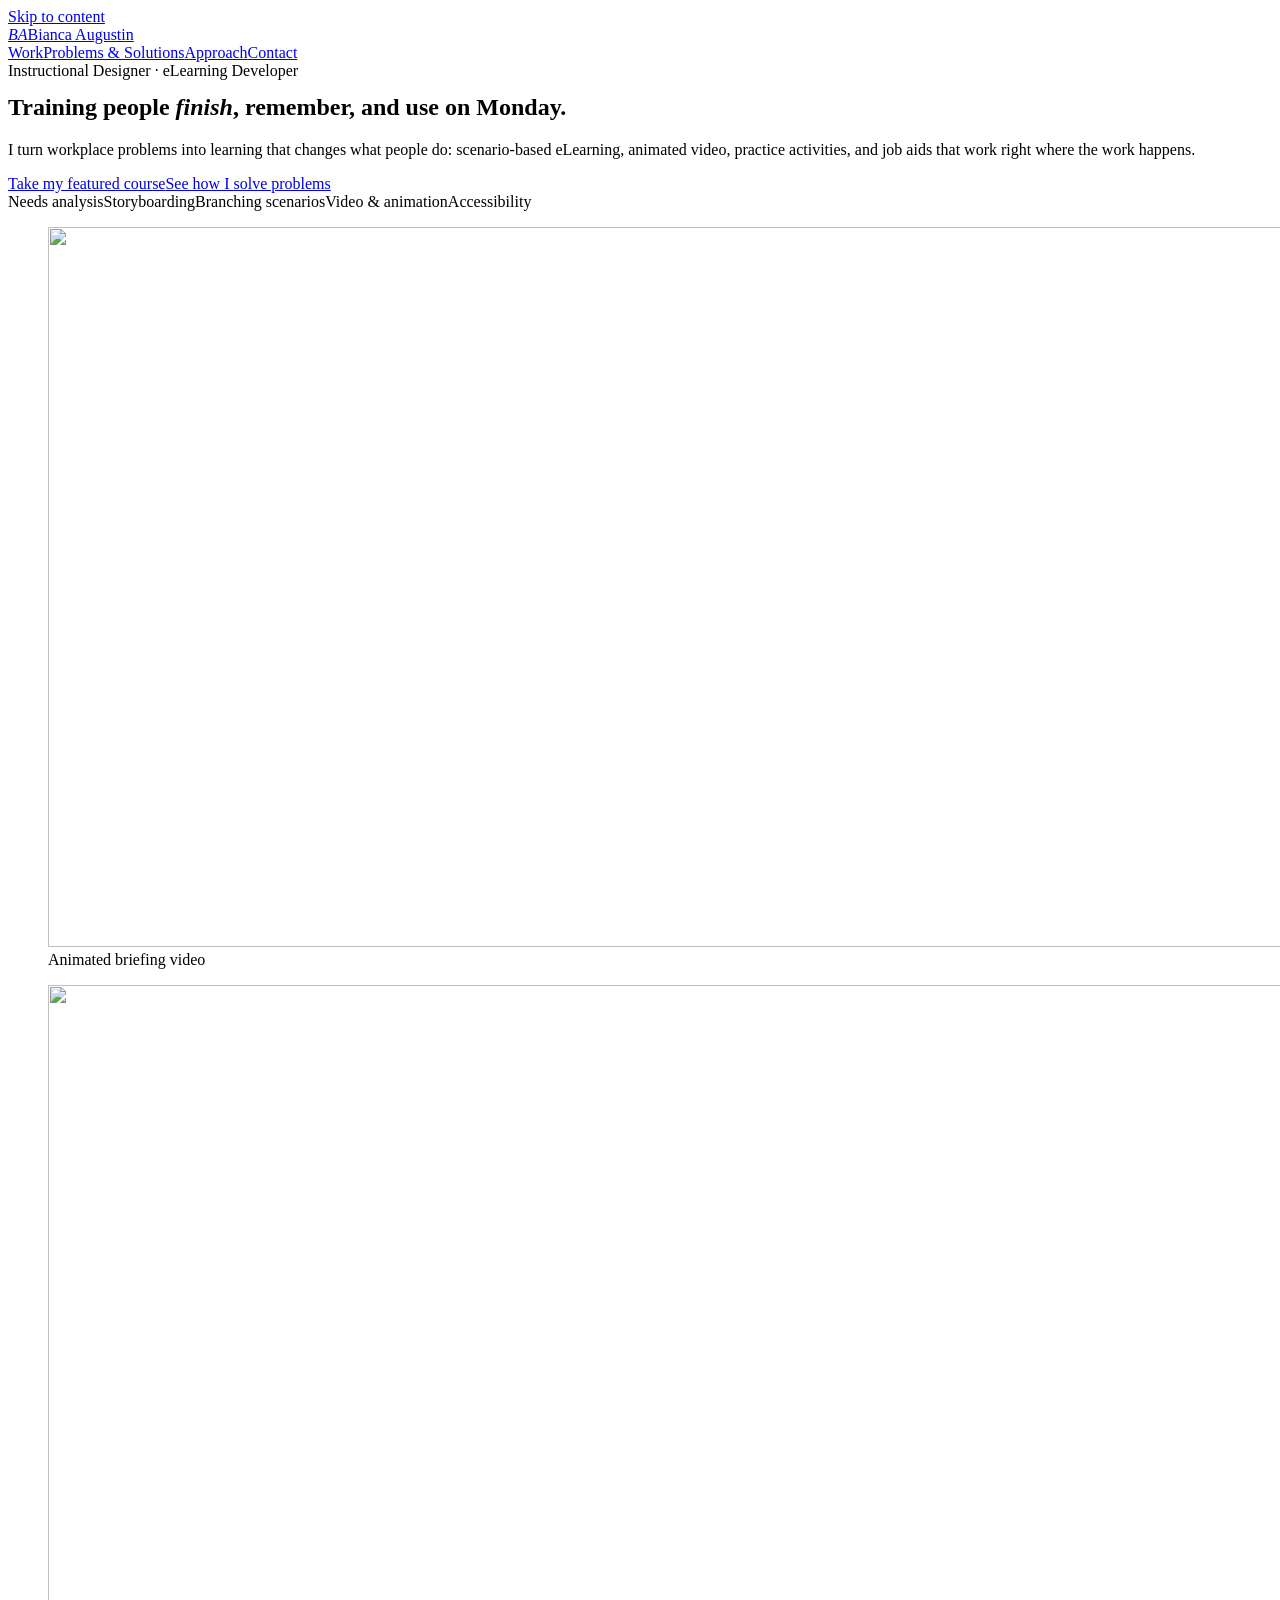
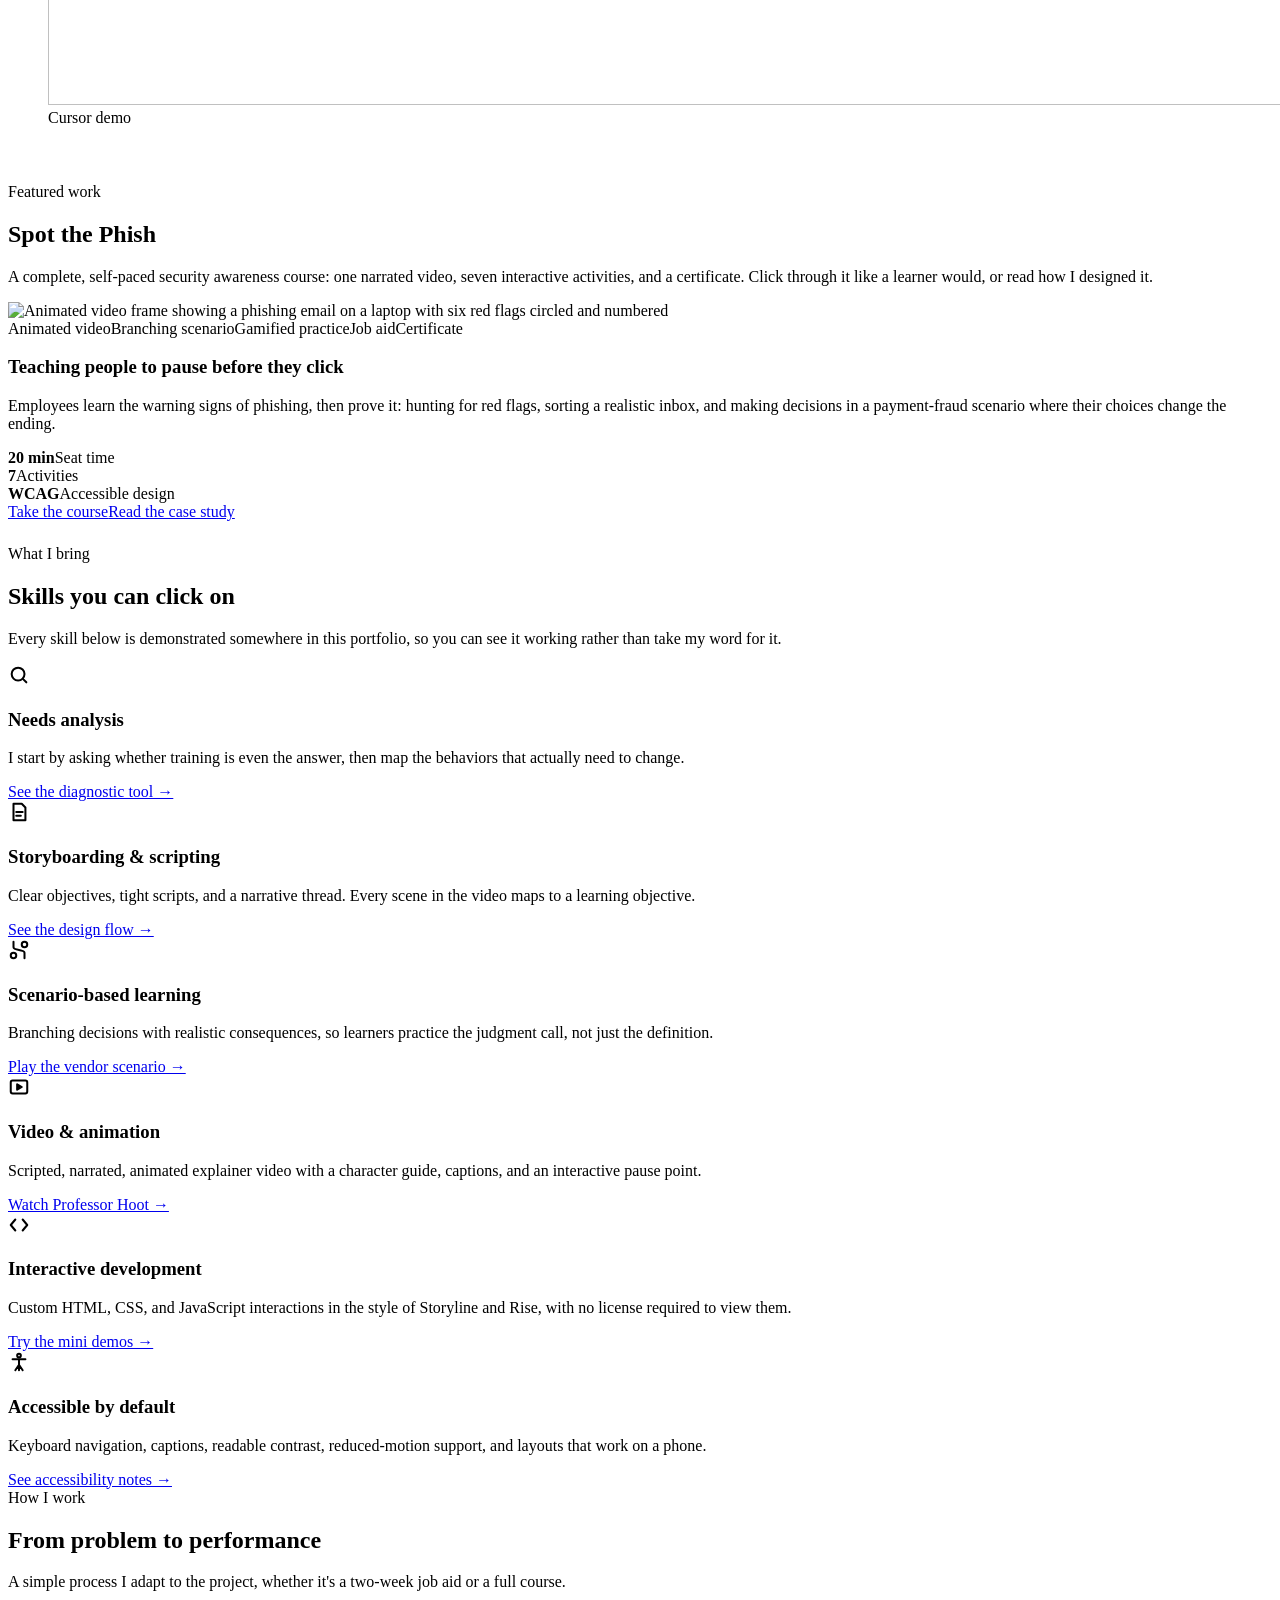
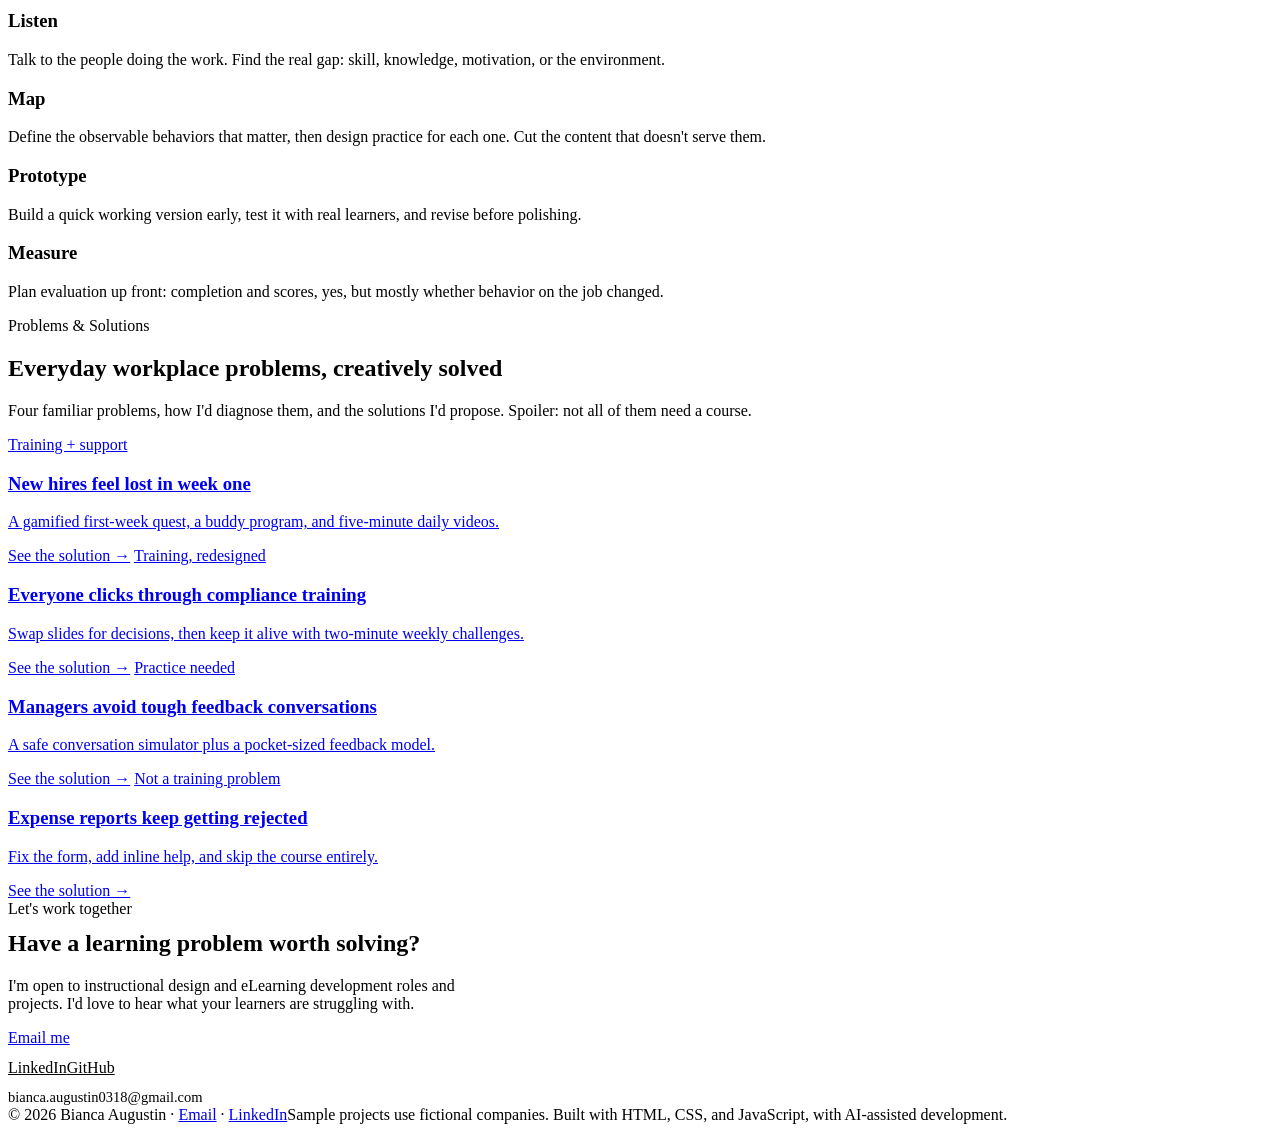
==== index.html @ 1ce639c1 "Add portfolio home page" ====
<!doctype html>
<html lang="en">
<head>
<meta charset="utf-8">
<meta name="viewport" content="width=device-width,initial-scale=1,viewport-fit=cover">
<title>Bianca Augustin · Instructional Designer</title>
<meta name="description" content="Instructional design portfolio of Bianca Augustin: scenario-based eLearning, animated video, job aids, and practical solutions to everyday workplace problems.">
<meta property="og:title" content="Bianca Augustin · Instructional Designer">
<meta property="og:description" content="Scenario-based eLearning, animated video, and practical solutions to everyday workplace problems.">
<meta property="og:image" content="https://bianca-augustin.github.io/assets/phish-title.jpg">
<link rel="preconnect" href="https://fonts.googleapis.com">
<link rel="stylesheet" href="https://fonts.googleapis.com/css2?family=Bitter:wght@500;600;700&family=Figtree:wght@400;500;600;700&family=IBM+Plex+Mono:wght@500&display=swap">
<link rel="stylesheet" href="assets/style.css">
</head>
<body>
<a class="skip" href="#main">Skip to content</a>
<header class="site-head"><div class="wrap">
  <a class="logo" href="./"><i>BA</i>Bianca Augustin</a>
  <nav class="nav" aria-label="Main">
    <a href="#work">Work</a><a href="solutions/">Problems &amp; Solutions</a><a href="#approach">Approach</a><a href="#contact">Contact</a>
  </nav>
</div></header>

<main id="main">
<section class="hero"><div class="wrap">
  <div>
    <span class="eyebrow">Instructional Designer · eLearning Developer</span>
    <h1 style="margin-top:14px">Training people <em>finish</em>, remember, and use on Monday.</h1>
    <p class="lede">I turn workplace problems into learning that changes what people do: scenario-based eLearning, animated video, practice activities, and job aids that work right where the work happens.</p>
    <div class="btns"><a class="btn" href="lessons/spot-the-phish/">Take my featured course</a><a class="btn ghost" href="solutions/">See how I solve problems</a></div>
    <div class="hero-meta"><span class="pill">Needs analysis</span><span class="pill">Storyboarding</span><span class="pill">Branching scenarios</span><span class="pill">Video &amp; animation</span><span class="pill">Accessibility</span></div>
  </div>
  <div class="stack" aria-hidden="true">
    <figure class="s1"><img src="assets/phish-title.jpg" alt="" width="1280" height="720"><figcaption>Animated briefing video</figcaption></figure>
    <figure class="s2"><img src="assets/phish-hover.jpg" alt="" width="1280" height="720"><figcaption>Cursor demo</figcaption></figure>
  </div>
</div></section>

<section class="section" id="work" style="padding-top:40px"><div class="wrap">
  <div class="section-head"><span class="eyebrow">Featured work</span><h2>Spot the Phish</h2><p>A complete, self-paced security awareness course: one narrated video, seven interactive activities, and a certificate. Click through it like a learner would, or read how I designed it.</p></div>
  <article class="feature">
    <div class="media"><img src="assets/phish-overview.jpg" alt="Animated video frame showing a phishing email on a laptop with six red flags circled and numbered" width="1280" height="720"></div>
    <div class="body">
      <div class="tags"><span class="tag">Animated video</span><span class="tag">Branching scenario</span><span class="tag">Gamified practice</span><span class="tag">Job aid</span><span class="tag">Certificate</span></div>
      <h3>Teaching people to pause before they click</h3>
      <p class="muted">Employees learn the warning signs of phishing, then prove it: hunting for red flags, sorting a realistic inbox, and making decisions in a payment-fraud scenario where their choices change the ending.</p>
      <div class="facts"><div><b>20 min</b><span>Seat time</span></div><div><b>7</b><span>Activities</span></div><div><b>WCAG</b><span>Accessible design</span></div></div>
      <div class="btns"><a class="btn" href="lessons/spot-the-phish/">Take the course</a><a class="btn ghost" href="work/spot-the-phish.html">Read the case study</a></div>
    </div>
  </article>
</div></section>

<section class="section" style="padding-top:24px"><div class="wrap">
  <div class="section-head"><span class="eyebrow">What I bring</span><h2>Skills you can click on</h2><p>Every skill below is demonstrated somewhere in this portfolio, so you can see it working rather than take my word for it.</p></div>
  <div class="grid3">
    <div class="skill"><span class="ic"><svg width="22" height="22" viewBox="0 0 24 24" fill="none" stroke="currentColor" stroke-width="2.2" stroke-linecap="round"><circle cx="11" cy="11" r="7"/><path d="m20 20-3.5-3.5"/></svg></span><h3>Needs analysis</h3><p>I start by asking whether training is even the answer, then map the behaviors that actually need to change.</p><a class="where" href="solutions/#diagnose">See the diagnostic tool →</a></div>
    <div class="skill"><span class="ic"><svg width="22" height="22" viewBox="0 0 24 24" fill="none" stroke="currentColor" stroke-width="2.2" stroke-linecap="round" stroke-linejoin="round"><path d="M6 3h9l4 4v14H6z"/><path d="M9 12h7M9 16h5"/></svg></span><h3>Storyboarding &amp; scripting</h3><p>Clear objectives, tight scripts, and a narrative thread. Every scene in the video maps to a learning objective.</p><a class="where" href="work/spot-the-phish.html#design">See the design flow →</a></div>
    <div class="skill"><span class="ic"><svg width="22" height="22" viewBox="0 0 24 24" fill="none" stroke="currentColor" stroke-width="2.2" stroke-linecap="round" stroke-linejoin="round"><path d="M6 3v6M18 15v6M6 15a3 3 0 1 0 0 6 3 3 0 0 0 0-6zM18 3a3 3 0 1 0 0 6 3 3 0 0 0 0-6zM6 9c0 4 12 2 12 6"/></svg></span><h3>Scenario-based learning</h3><p>Branching decisions with realistic consequences, so learners practice the judgment call, not just the definition.</p><a class="where" href="lessons/spot-the-phish/">Play the vendor scenario →</a></div>
    <div class="skill"><span class="ic"><svg width="22" height="22" viewBox="0 0 24 24" fill="none" stroke="currentColor" stroke-width="2.2" stroke-linejoin="round"><rect x="3" y="5" width="18" height="14" rx="2"/><path d="m10 9 5 3-5 3z" fill="currentColor"/></svg></span><h3>Video &amp; animation</h3><p>Scripted, narrated, animated explainer video with a character guide, captions, and an interactive pause point.</p><a class="where" href="lessons/spot-the-phish/">Watch Professor Hoot →</a></div>
    <div class="skill"><span class="ic"><svg width="22" height="22" viewBox="0 0 24 24" fill="none" stroke="currentColor" stroke-width="2.2" stroke-linecap="round" stroke-linejoin="round"><path d="m8 6-5 6 5 6M16 6l5 6-5 6"/></svg></span><h3>Interactive development</h3><p>Custom HTML, CSS, and JavaScript interactions in the style of Storyline and Rise, with no license required to view them.</p><a class="where" href="solutions/">Try the mini demos →</a></div>
    <div class="skill"><span class="ic"><svg width="22" height="22" viewBox="0 0 24 24" fill="none" stroke="currentColor" stroke-width="2.2" stroke-linecap="round"><circle cx="12" cy="5" r="2"/><path d="M5 9h14M12 9v12M8 21l4-6 4 6"/></svg></span><h3>Accessible by default</h3><p>Keyboard navigation, captions, readable contrast, reduced-motion support, and layouts that work on a phone.</p><a class="where" href="work/spot-the-phish.html#access">See accessibility notes →</a></div>
  </div>
</div></section>

<section class="section band" id="approach"><div class="wrap">
  <div class="section-head"><span class="eyebrow">How I work</span><h2>From problem to performance</h2><p>A simple process I adapt to the project, whether it's a two-week job aid or a full course.</p></div>
  <div class="steps">
    <div class="step"><h3>Listen</h3><p>Talk to the people doing the work. Find the real gap: skill, knowledge, motivation, or the environment.</p></div>
    <div class="step"><h3>Map</h3><p>Define the observable behaviors that matter, then design practice for each one. Cut the content that doesn't serve them.</p></div>
    <div class="step"><h3>Prototype</h3><p>Build a quick working version early, test it with real learners, and revise before polishing.</p></div>
    <div class="step"><h3>Measure</h3><p>Plan evaluation up front: completion and scores, yes, but mostly whether behavior on the job changed.</p></div>
  </div>
</div></section>

<section class="section"><div class="wrap">
  <div class="section-head"><span class="eyebrow">Problems &amp; Solutions</span><h2>Everyday workplace problems, creatively solved</h2><p>Four familiar problems, how I'd diagnose them, and the solutions I'd propose. Spoiler: not all of them need a course.</p></div>
  <div class="grid2">
    <a class="pcard" href="solutions/#onboarding"><span class="verdict v-mix">Training + support</span><h3>New hires feel lost in week one</h3><p>A gamified first-week quest, a buddy program, and five-minute daily videos.</p><span class="more">See the solution →</span></a>
    <a class="pcard" href="solutions/#compliance"><span class="verdict v-train">Training, redesigned</span><h3>Everyone clicks through compliance training</h3><p>Swap slides for decisions, then keep it alive with two-minute weekly challenges.</p><span class="more">See the solution →</span></a>
    <a class="pcard" href="solutions/#feedback"><span class="verdict v-train">Practice needed</span><h3>Managers avoid tough feedback conversations</h3><p>A safe conversation simulator plus a pocket-sized feedback model.</p><span class="more">See the solution →</span></a>
    <a class="pcard" href="solutions/#expenses"><span class="verdict v-no">Not a training problem</span><h3>Expense reports keep getting rejected</h3><p>Fix the form, add inline help, and skip the course entirely.</p><span class="more">See the solution →</span></a>
  </div>
</div></section>

<section class="section band" id="contact"><div class="wrap contact">
  <div><span class="eyebrow">Let's work together</span><h2 style="margin-top:12px">Have a learning problem worth solving?</h2><p class="muted" style="margin-top:12px;max-width:56ch">I'm open to instructional design and eLearning development roles and projects. I'd love to hear what your learners are struggling with.</p></div>
  <div style="display:grid;gap:12px;justify-items:start">
    <a class="btn gold" href="mailto:bianca.augustin0318@gmail.com">Email me</a>
    <div class="btns"><a class="btn ghost" style="color:var(--band-fg);border-color:rgba(255,255,255,.35)" href="https://www.linkedin.com/in/bianca-augustin-6a15b3177/">LinkedIn</a><a class="btn ghost" style="color:var(--band-fg);border-color:rgba(255,255,255,.35)" href="https://github.com/bianca-augustin">GitHub</a></div>
    <span class="muted" style="font-size:14.5px">bianca.augustin0318@gmail.com</span>
  </div>
</div></section>
</main>

<footer class="site-foot"><div class="wrap"><span>© 2026 Bianca Augustin · <a href="mailto:bianca.augustin0318@gmail.com">Email</a> · <a href="https://www.linkedin.com/in/bianca-augustin-6a15b3177/">LinkedIn</a></span><span>Sample projects use fictional companies. Built with HTML, CSS, and JavaScript, with AI-assisted development.</span></div></footer>
</body>
</html>
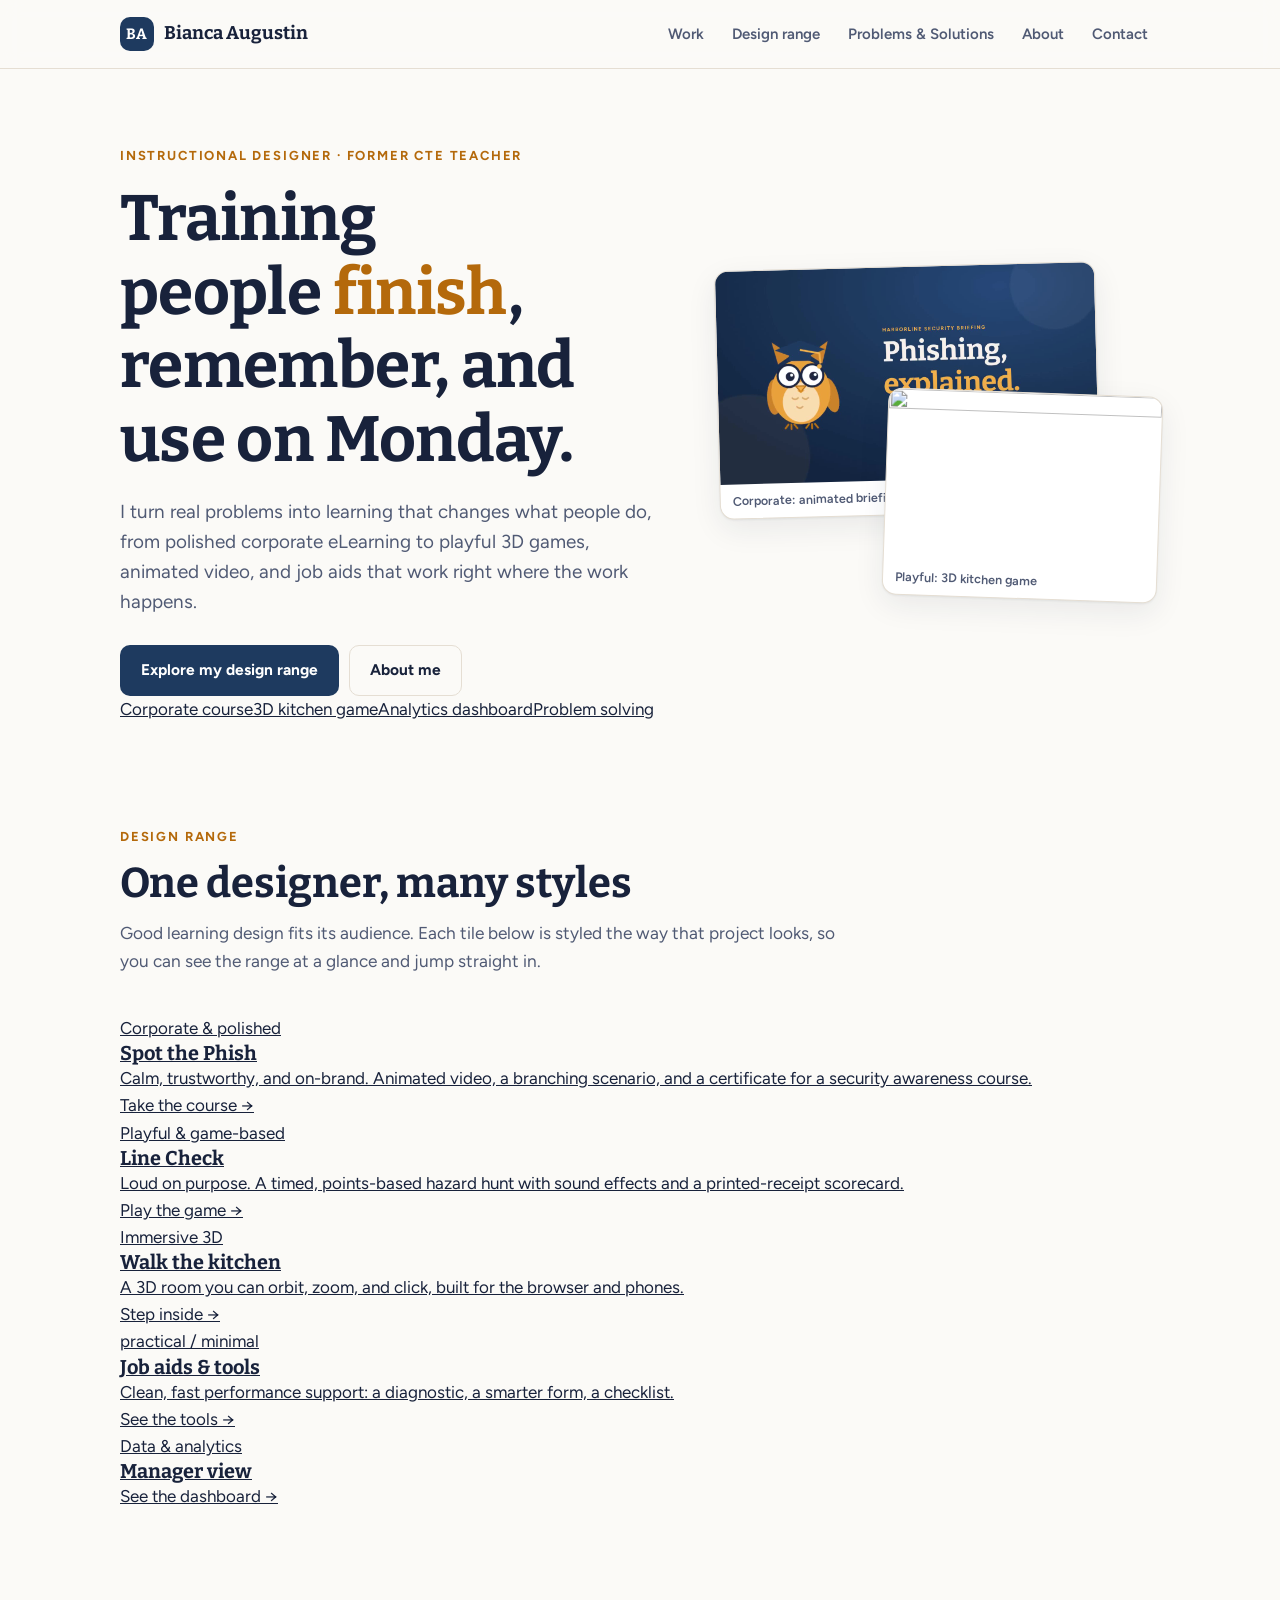
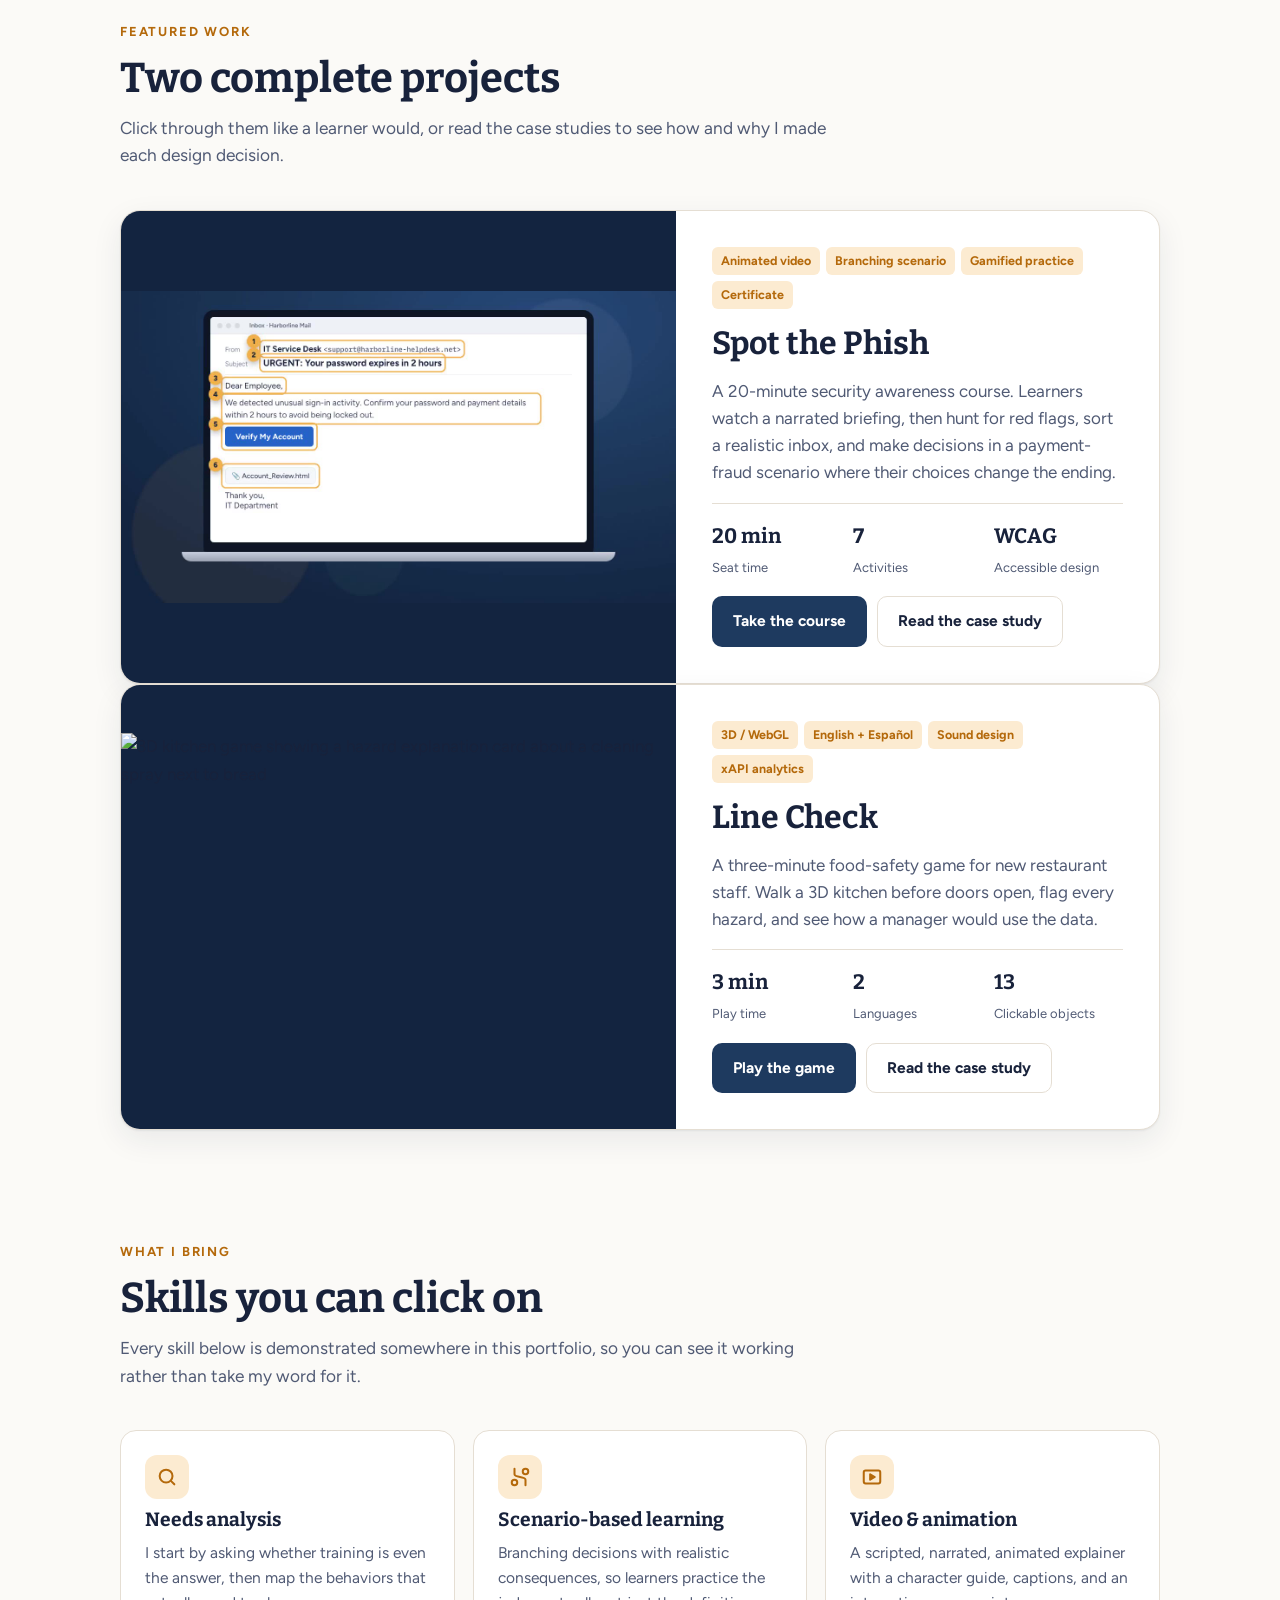
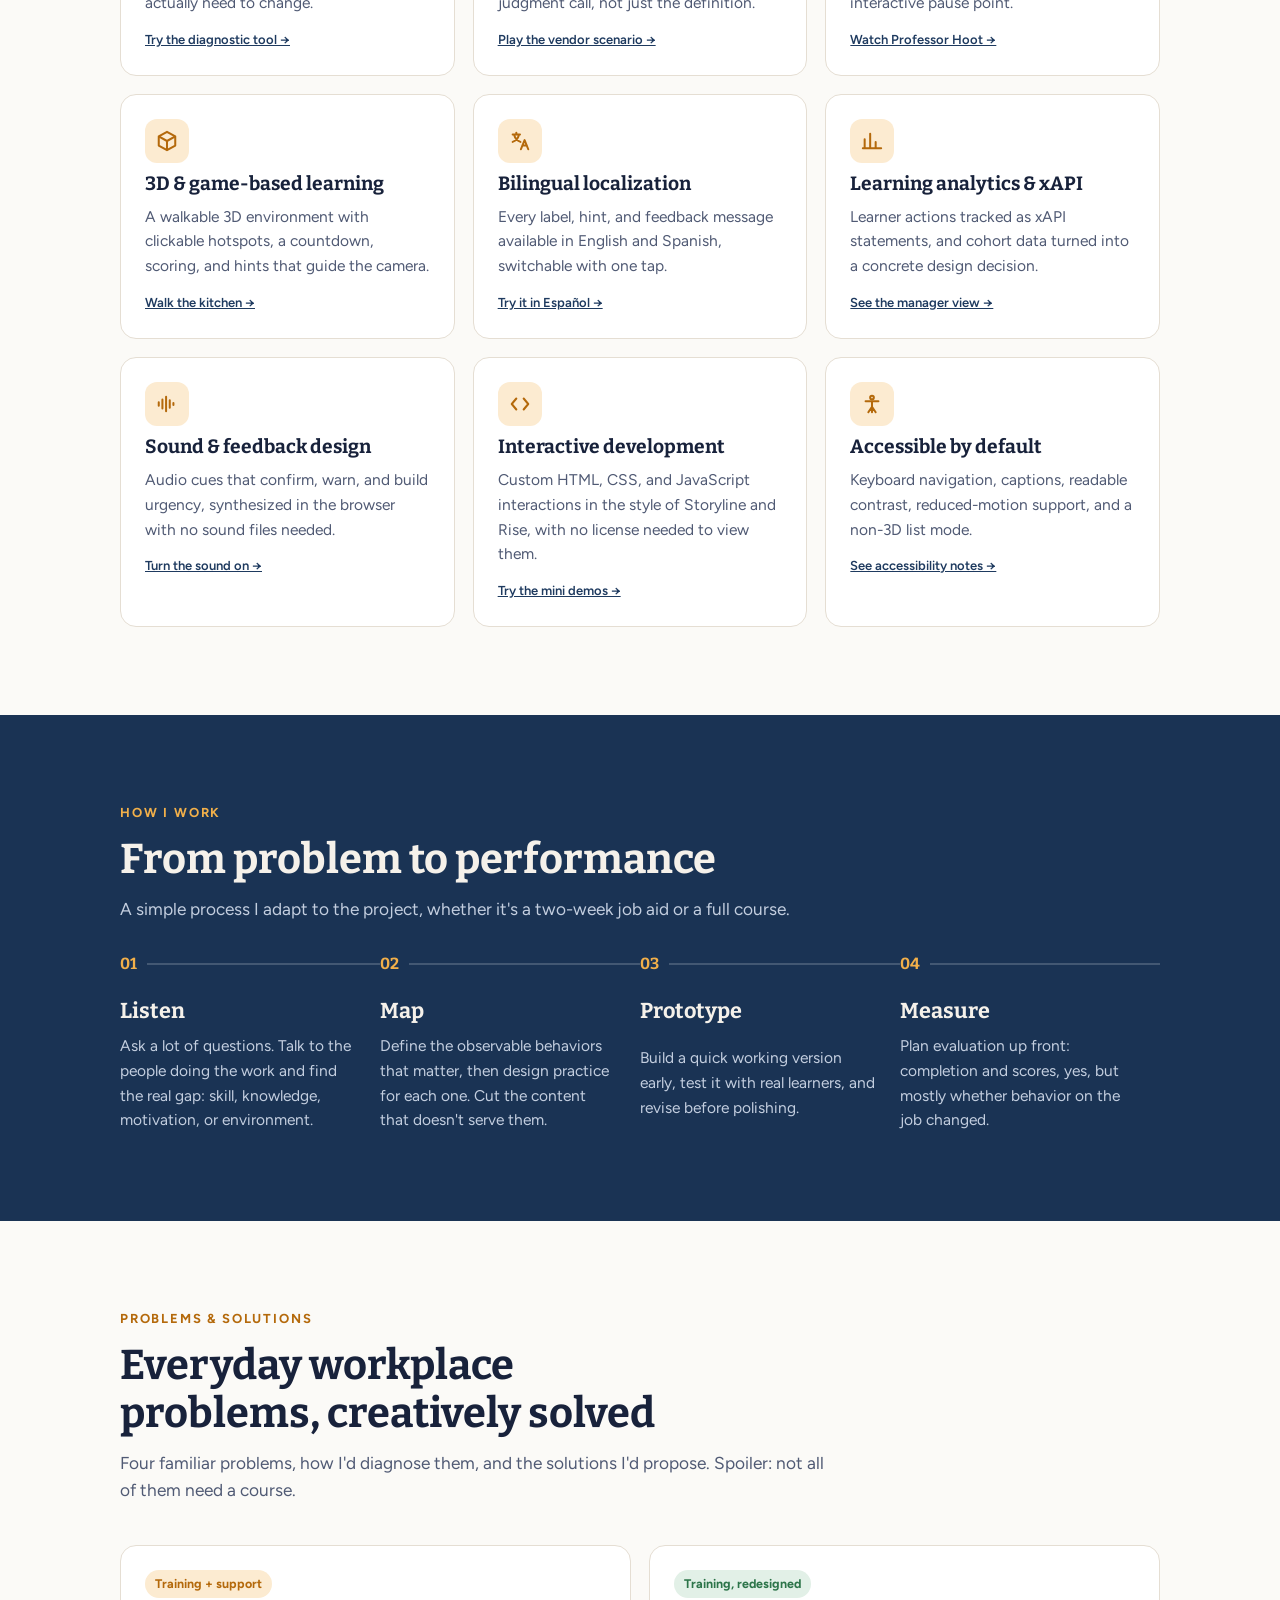
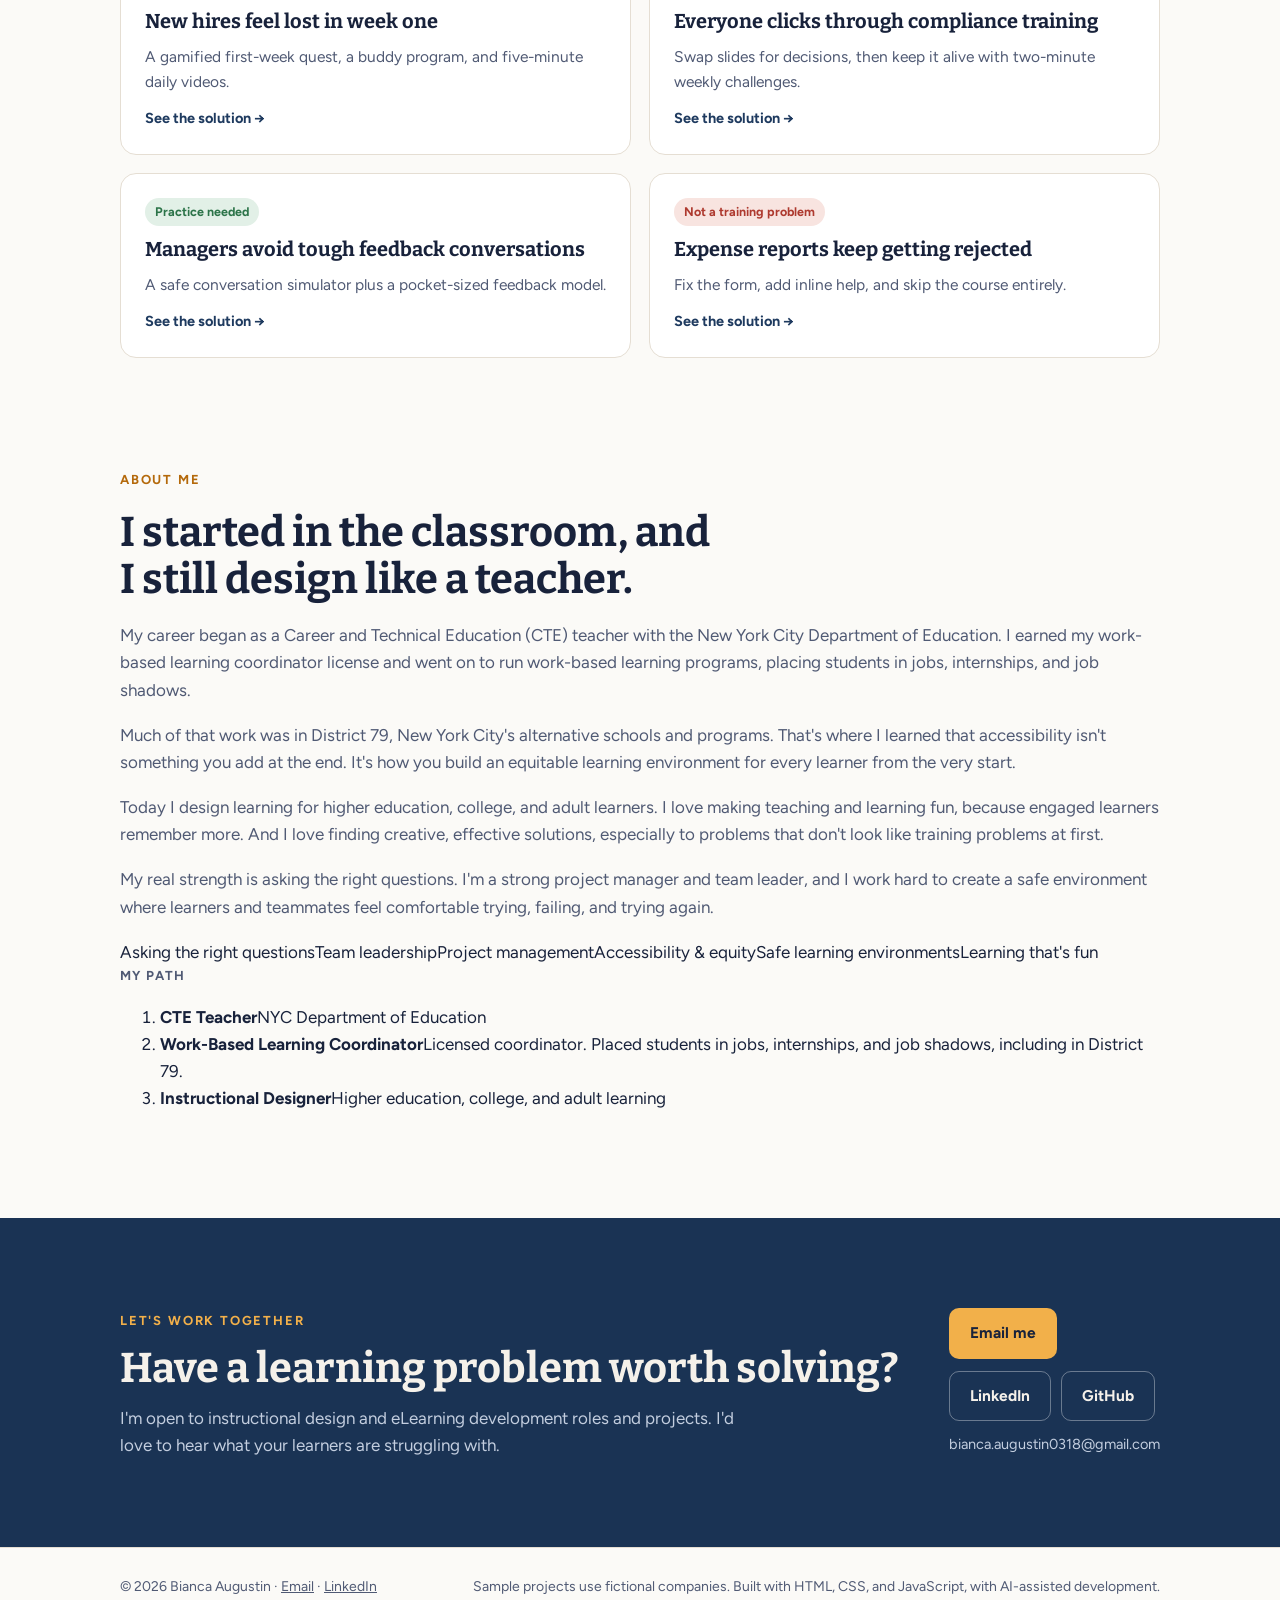
==== commit 7634dfb0: "Add design range, About section, and Line Check to home page" ====
--- a/index.html
+++ b/index.html
@@ -4,12 +4,12 @@
 <meta charset="utf-8">
 <meta name="viewport" content="width=device-width,initial-scale=1,viewport-fit=cover">
 <title>Bianca Augustin · Instructional Designer</title>
-<meta name="description" content="Instructional design portfolio of Bianca Augustin: scenario-based eLearning, animated video, job aids, and practical solutions to everyday workplace problems.">
+<meta name="description" content="Instructional design portfolio of Bianca Augustin: corporate eLearning, playful 3D games, animated video, learning analytics, and practical solutions to everyday workplace problems.">
 <meta property="og:title" content="Bianca Augustin · Instructional Designer">
-<meta property="og:description" content="Scenario-based eLearning, animated video, and practical solutions to everyday workplace problems.">
+<meta property="og:description" content="Corporate eLearning, playful 3D games, animated video, and practical solutions to everyday workplace problems.">
 <meta property="og:image" content="https://bianca-augustin.github.io/assets/phish-title.jpg">
 <link rel="preconnect" href="https://fonts.googleapis.com">
-<link rel="stylesheet" href="https://fonts.googleapis.com/css2?family=Bitter:wght@500;600;700&family=Figtree:wght@400;500;600;700&family=IBM+Plex+Mono:wght@500&display=swap">
+<link rel="stylesheet" href="https://fonts.googleapis.com/css2?family=Bitter:wght@500;600;700&family=Figtree:wght@400;500;600;700&family=Bagel+Fat+One&family=IBM+Plex+Mono:wght@500&display=swap">
 <link rel="stylesheet" href="assets/style.css">
 </head>
 <body>
@@ -17,55 +17,83 @@
 <header class="site-head"><div class="wrap">
   <a class="logo" href="./"><i>BA</i>Bianca Augustin</a>
   <nav class="nav" aria-label="Main">
-    <a href="#work">Work</a><a href="solutions/">Problems &amp; Solutions</a><a href="#approach">Approach</a><a href="#contact">Contact</a>
+    <a href="#work">Work</a><a href="#range">Design range</a><a href="solutions/">Problems &amp; Solutions</a><a href="#about">About</a><a href="#contact">Contact</a>
   </nav>
 </div></header>
 
 <main id="main">
 <section class="hero"><div class="wrap">
   <div>
-    <span class="eyebrow">Instructional Designer · eLearning Developer</span>
+    <span class="eyebrow">Instructional Designer · Former CTE Teacher</span>
     <h1 style="margin-top:14px">Training people <em>finish</em>, remember, and use on Monday.</h1>
-    <p class="lede">I turn workplace problems into learning that changes what people do: scenario-based eLearning, animated video, practice activities, and job aids that work right where the work happens.</p>
-    <div class="btns"><a class="btn" href="lessons/spot-the-phish/">Take my featured course</a><a class="btn ghost" href="solutions/">See how I solve problems</a></div>
-    <div class="hero-meta"><span class="pill">Needs analysis</span><span class="pill">Storyboarding</span><span class="pill">Branching scenarios</span><span class="pill">Video &amp; animation</span><span class="pill">Accessibility</span></div>
+    <p class="lede">I turn real problems into learning that changes what people do, from polished corporate eLearning to playful 3D games, animated video, and job aids that work right where the work happens.</p>
+    <div class="btns"><a class="btn" href="#range">Explore my design range</a><a class="btn ghost" href="#about">About me</a></div>
+    <nav class="quickjump" aria-label="Jump to a project">
+      <a href="lessons/spot-the-phish/">Corporate course</a><a href="lessons/line-check/">3D kitchen game</a><a href="lessons/line-check/#manager">Analytics dashboard</a><a href="solutions/">Problem solving</a>
+    </nav>
   </div>
   <div class="stack" aria-hidden="true">
-    <figure class="s1"><img src="assets/phish-title.jpg" alt="" width="1280" height="720"><figcaption>Animated briefing video</figcaption></figure>
-    <figure class="s2"><img src="assets/phish-hover.jpg" alt="" width="1280" height="720"><figcaption>Cursor demo</figcaption></figure>
+    <figure class="s1"><img src="assets/phish-title.jpg" alt="" width="1280" height="720"><figcaption>Corporate: animated briefing video</figcaption></figure>
+    <figure class="s2"><img src="assets/linecheck-kitchen.jpg" alt="" width="922" height="577"><figcaption>Playful: 3D kitchen game</figcaption></figure>
   </div>
 </div></section>
 
-<section class="section" id="work" style="padding-top:40px"><div class="wrap">
-  <div class="section-head"><span class="eyebrow">Featured work</span><h2>Spot the Phish</h2><p>A complete, self-paced security awareness course: one narrated video, seven interactive activities, and a certificate. Click through it like a learner would, or read how I designed it.</p></div>
-  <article class="feature">
-    <div class="media"><img src="assets/phish-overview.jpg" alt="Animated video frame showing a phishing email on a laptop with six red flags circled and numbered" width="1280" height="720"></div>
-    <div class="body">
-      <div class="tags"><span class="tag">Animated video</span><span class="tag">Branching scenario</span><span class="tag">Gamified practice</span><span class="tag">Job aid</span><span class="tag">Certificate</span></div>
-      <h3>Teaching people to pause before they click</h3>
-      <p class="muted">Employees learn the warning signs of phishing, then prove it: hunting for red flags, sorting a realistic inbox, and making decisions in a payment-fraud scenario where their choices change the ending.</p>
-      <div class="facts"><div><b>20 min</b><span>Seat time</span></div><div><b>7</b><span>Activities</span></div><div><b>WCAG</b><span>Accessible design</span></div></div>
-      <div class="btns"><a class="btn" href="lessons/spot-the-phish/">Take the course</a><a class="btn ghost" href="work/spot-the-phish.html">Read the case study</a></div>
-    </div>
-  </article>
+<section class="section" id="range" style="padding-top:40px"><div class="wrap">
+  <div class="section-head"><span class="eyebrow">Design range</span><h2>One designer, many styles</h2><p>Good learning design fits its audience. Each tile below is styled the way that project looks, so you can see the range at a glance and jump straight in.</p></div>
+  <div class="range">
+    <a class="rt rt-corp wide" href="lessons/spot-the-phish/"><div><span class="k">Corporate &amp; polished</span><h3>Spot the Phish</h3><p>Calm, trustworthy, and on-brand. Animated video, a branching scenario, and a certificate for a security awareness course.</p></div><span class="go">Take the course →</span></a>
+    <a class="rt rt-play wide" href="lessons/line-check/"><div><span class="k">Playful &amp; game-based</span><h3>Line Check</h3><p>Loud on purpose. A timed, points-based hazard hunt with sound effects and a printed-receipt scorecard.</p></div><span class="go">Play the game →</span></a>
+    <a class="rt rt-3d" href="lessons/line-check/"><div><span class="k">Immersive 3D</span><h3>Walk the kitchen</h3><p>A 3D room you can orbit, zoom, and click, built for the browser and phones.</p></div><span class="go">Step inside →</span></a>
+    <a class="rt rt-min" href="solutions/"><div><span class="k">practical / minimal</span><h3>Job aids &amp; tools</h3><p>Clean, fast performance support: a diagnostic, a smarter form, a checklist.</p></div><span class="go">See the tools →</span></a>
+    <a class="rt rt-data" href="lessons/line-check/#manager"><div><span class="k">Data &amp; analytics</span><h3>Manager view</h3><div class="mini" aria-hidden="true"><i style="height:38%"></i><i style="height:46%"></i><i style="height:54%"></i><i style="height:71%"></i><i style="height:79%"></i><i style="height:88%"></i><i style="height:96%"></i></div></div><span class="go">See the dashboard →</span></a>
+  </div>
+</div></section>
+
+<section class="section" id="work" style="padding-top:24px"><div class="wrap">
+  <div class="section-head"><span class="eyebrow">Featured work</span><h2>Two complete projects</h2><p>Click through them like a learner would, or read the case studies to see how and why I made each design decision.</p></div>
+  <div class="stack-feat">
+    <article class="feature">
+      <div class="media"><img src="assets/phish-overview.jpg" alt="Animated video frame: a phishing email on a laptop with six red flags circled and numbered" width="1280" height="720"></div>
+      <div class="body">
+        <div class="tags"><span class="tag">Animated video</span><span class="tag">Branching scenario</span><span class="tag">Gamified practice</span><span class="tag">Certificate</span></div>
+        <h3>Spot the Phish</h3>
+        <p class="muted">A 20-minute security awareness course. Learners watch a narrated briefing, then hunt for red flags, sort a realistic inbox, and make decisions in a payment-fraud scenario where their choices change the ending.</p>
+        <div class="facts"><div><b>20 min</b><span>Seat time</span></div><div><b>7</b><span>Activities</span></div><div><b>WCAG</b><span>Accessible design</span></div></div>
+        <div class="btns"><a class="btn" href="lessons/spot-the-phish/">Take the course</a><a class="btn ghost" href="work/spot-the-phish.html">Read the case study</a></div>
+      </div>
+    </article>
+    <article class="feature alt">
+      <div class="media"><img src="assets/linecheck-hazard.jpg" alt="3D kitchen game showing a hazard explanation card about a cleaning spray next to bread" width="922" height="577"></div>
+      <div class="body">
+        <div class="tags"><span class="tag">3D / WebGL</span><span class="tag">English + Español</span><span class="tag">Sound design</span><span class="tag">xAPI analytics</span></div>
+        <h3>Line Check</h3>
+        <p class="muted">A three-minute food-safety game for new restaurant staff. Walk a 3D kitchen before doors open, flag every hazard, and see how a manager would use the data.</p>
+        <div class="facts"><div><b>3 min</b><span>Play time</span></div><div><b>2</b><span>Languages</span></div><div><b>13</b><span>Clickable objects</span></div></div>
+        <div class="btns"><a class="btn" href="lessons/line-check/">Play the game</a><a class="btn ghost" href="work/line-check.html">Read the case study</a></div>
+      </div>
+    </article>
+  </div>
 </div></section>
 
 <section class="section" style="padding-top:24px"><div class="wrap">
   <div class="section-head"><span class="eyebrow">What I bring</span><h2>Skills you can click on</h2><p>Every skill below is demonstrated somewhere in this portfolio, so you can see it working rather than take my word for it.</p></div>
   <div class="grid3">
-    <div class="skill"><span class="ic"><svg width="22" height="22" viewBox="0 0 24 24" fill="none" stroke="currentColor" stroke-width="2.2" stroke-linecap="round"><circle cx="11" cy="11" r="7"/><path d="m20 20-3.5-3.5"/></svg></span><h3>Needs analysis</h3><p>I start by asking whether training is even the answer, then map the behaviors that actually need to change.</p><a class="where" href="solutions/#diagnose">See the diagnostic tool →</a></div>
-    <div class="skill"><span class="ic"><svg width="22" height="22" viewBox="0 0 24 24" fill="none" stroke="currentColor" stroke-width="2.2" stroke-linecap="round" stroke-linejoin="round"><path d="M6 3h9l4 4v14H6z"/><path d="M9 12h7M9 16h5"/></svg></span><h3>Storyboarding &amp; scripting</h3><p>Clear objectives, tight scripts, and a narrative thread. Every scene in the video maps to a learning objective.</p><a class="where" href="work/spot-the-phish.html#design">See the design flow →</a></div>
+    <div class="skill"><span class="ic"><svg width="22" height="22" viewBox="0 0 24 24" fill="none" stroke="currentColor" stroke-width="2.2" stroke-linecap="round"><circle cx="11" cy="11" r="7"/><path d="m20 20-3.5-3.5"/></svg></span><h3>Needs analysis</h3><p>I start by asking whether training is even the answer, then map the behaviors that actually need to change.</p><a class="where" href="solutions/#diagnose">Try the diagnostic tool →</a></div>
     <div class="skill"><span class="ic"><svg width="22" height="22" viewBox="0 0 24 24" fill="none" stroke="currentColor" stroke-width="2.2" stroke-linecap="round" stroke-linejoin="round"><path d="M6 3v6M18 15v6M6 15a3 3 0 1 0 0 6 3 3 0 0 0 0-6zM18 3a3 3 0 1 0 0 6 3 3 0 0 0 0-6zM6 9c0 4 12 2 12 6"/></svg></span><h3>Scenario-based learning</h3><p>Branching decisions with realistic consequences, so learners practice the judgment call, not just the definition.</p><a class="where" href="lessons/spot-the-phish/">Play the vendor scenario →</a></div>
-    <div class="skill"><span class="ic"><svg width="22" height="22" viewBox="0 0 24 24" fill="none" stroke="currentColor" stroke-width="2.2" stroke-linejoin="round"><rect x="3" y="5" width="18" height="14" rx="2"/><path d="m10 9 5 3-5 3z" fill="currentColor"/></svg></span><h3>Video &amp; animation</h3><p>Scripted, narrated, animated explainer video with a character guide, captions, and an interactive pause point.</p><a class="where" href="lessons/spot-the-phish/">Watch Professor Hoot →</a></div>
-    <div class="skill"><span class="ic"><svg width="22" height="22" viewBox="0 0 24 24" fill="none" stroke="currentColor" stroke-width="2.2" stroke-linecap="round" stroke-linejoin="round"><path d="m8 6-5 6 5 6M16 6l5 6-5 6"/></svg></span><h3>Interactive development</h3><p>Custom HTML, CSS, and JavaScript interactions in the style of Storyline and Rise, with no license required to view them.</p><a class="where" href="solutions/">Try the mini demos →</a></div>
-    <div class="skill"><span class="ic"><svg width="22" height="22" viewBox="0 0 24 24" fill="none" stroke="currentColor" stroke-width="2.2" stroke-linecap="round"><circle cx="12" cy="5" r="2"/><path d="M5 9h14M12 9v12M8 21l4-6 4 6"/></svg></span><h3>Accessible by default</h3><p>Keyboard navigation, captions, readable contrast, reduced-motion support, and layouts that work on a phone.</p><a class="where" href="work/spot-the-phish.html#access">See accessibility notes →</a></div>
+    <div class="skill"><span class="ic"><svg width="22" height="22" viewBox="0 0 24 24" fill="none" stroke="currentColor" stroke-width="2.2" stroke-linejoin="round"><rect x="3" y="5" width="18" height="14" rx="2"/><path d="m10 9 5 3-5 3z" fill="currentColor"/></svg></span><h3>Video &amp; animation</h3><p>A scripted, narrated, animated explainer with a character guide, captions, and an interactive pause point.</p><a class="where" href="lessons/spot-the-phish/">Watch Professor Hoot →</a></div>
+    <div class="skill"><span class="ic"><svg width="22" height="22" viewBox="0 0 24 24" fill="none" stroke="currentColor" stroke-width="2.2" stroke-linejoin="round"><path d="M12 2 3 7v10l9 5 9-5V7z"/><path d="m3 7 9 5 9-5M12 12v10"/></svg></span><h3>3D &amp; game-based learning</h3><p>A walkable 3D environment with clickable hotspots, a countdown, scoring, and hints that guide the camera.</p><a class="where" href="lessons/line-check/">Walk the kitchen →</a></div>
+    <div class="skill"><span class="ic"><svg width="22" height="22" viewBox="0 0 24 24" fill="none" stroke="currentColor" stroke-width="2.2" stroke-linecap="round" stroke-linejoin="round"><path d="M4 5h8M8 3v2M5.5 5c1 4 4 7 7 8M11 5c-1 4-4 7-7 8"/><path d="m13 21 4-10 4 10M14.5 17h5"/></svg></span><h3>Bilingual localization</h3><p>Every label, hint, and feedback message available in English and Spanish, switchable with one tap.</p><a class="where" href="lessons/line-check/">Try it in Español →</a></div>
+    <div class="skill"><span class="ic"><svg width="22" height="22" viewBox="0 0 24 24" fill="none" stroke="currentColor" stroke-width="2.2" stroke-linecap="round"><path d="M4 20V10M10 20V4M16 20v-7M22 20H2"/></svg></span><h3>Learning analytics &amp; xAPI</h3><p>Learner actions tracked as xAPI statements, and cohort data turned into a concrete design decision.</p><a class="where" href="lessons/line-check/#manager">See the manager view →</a></div>
+    <div class="skill"><span class="ic"><svg width="22" height="22" viewBox="0 0 24 24" fill="none" stroke="currentColor" stroke-width="2.2" stroke-linecap="round"><path d="M3 10v4M7 7v10M11 4v16M15 8v8M19 11v2"/></svg></span><h3>Sound &amp; feedback design</h3><p>Audio cues that confirm, warn, and build urgency, synthesized in the browser with no sound files needed.</p><a class="where" href="lessons/line-check/">Turn the sound on →</a></div>
+    <div class="skill"><span class="ic"><svg width="22" height="22" viewBox="0 0 24 24" fill="none" stroke="currentColor" stroke-width="2.2" stroke-linecap="round" stroke-linejoin="round"><path d="m8 6-5 6 5 6M16 6l5 6-5 6"/></svg></span><h3>Interactive development</h3><p>Custom HTML, CSS, and JavaScript interactions in the style of Storyline and Rise, with no license needed to view them.</p><a class="where" href="solutions/">Try the mini demos →</a></div>
+    <div class="skill"><span class="ic"><svg width="22" height="22" viewBox="0 0 24 24" fill="none" stroke="currentColor" stroke-width="2.2" stroke-linecap="round"><circle cx="12" cy="5" r="2"/><path d="M5 9h14M12 9v12M8 21l4-6 4 6"/></svg></span><h3>Accessible by default</h3><p>Keyboard navigation, captions, readable contrast, reduced-motion support, and a non-3D list mode.</p><a class="where" href="work/spot-the-phish.html#access">See accessibility notes →</a></div>
   </div>
 </div></section>
 
 <section class="section band" id="approach"><div class="wrap">
   <div class="section-head"><span class="eyebrow">How I work</span><h2>From problem to performance</h2><p>A simple process I adapt to the project, whether it's a two-week job aid or a full course.</p></div>
   <div class="steps">
-    <div class="step"><h3>Listen</h3><p>Talk to the people doing the work. Find the real gap: skill, knowledge, motivation, or the environment.</p></div>
+    <div class="step"><h3>Listen</h3><p>Ask a lot of questions. Talk to the people doing the work and find the real gap: skill, knowledge, motivation, or environment.</p></div>
     <div class="step"><h3>Map</h3><p>Define the observable behaviors that matter, then design practice for each one. Cut the content that doesn't serve them.</p></div>
     <div class="step"><h3>Prototype</h3><p>Build a quick working version early, test it with real learners, and revise before polishing.</p></div>
     <div class="step"><h3>Measure</h3><p>Plan evaluation up front: completion and scores, yes, but mostly whether behavior on the job changed.</p></div>
@@ -82,6 +110,26 @@
   </div>
 </div></section>
 
+<section class="section" id="about" style="padding-top:24px"><div class="wrap about">
+  <div class="prose" style="max-width:none">
+    <span class="eyebrow">About me</span>
+    <h2 style="margin-top:0;font-size:clamp(1.9rem,4vw,2.6rem)">I started in the classroom, and I still design like a teacher.</h2>
+    <p>My career began as a Career and Technical Education (CTE) teacher with the New York City Department of Education. I earned my work-based learning coordinator license and went on to run work-based learning programs, placing students in jobs, internships, and job shadows.</p>
+    <p>Much of that work was in District 79, New York City's alternative schools and programs. That's where I learned that accessibility isn't something you add at the end. It's how you build an equitable learning environment for every learner from the very start.</p>
+    <p>Today I design learning for higher education, college, and adult learners. I love making teaching and learning fun, because engaged learners remember more. And I love finding creative, effective solutions, especially to problems that don't look like training problems at first.</p>
+    <p>My real strength is asking the right questions. I'm a strong project manager and team leader, and I work hard to create a safe environment where learners and teammates feel comfortable trying, failing, and trying again.</p>
+    <div class="strengths"><span>Asking the right questions</span><span>Team leadership</span><span>Project management</span><span>Accessibility &amp; equity</span><span>Safe learning environments</span><span>Learning that's fun</span></div>
+  </div>
+  <div>
+    <p style="font-size:13px;font-weight:700;letter-spacing:.1em;text-transform:uppercase;color:var(--ink-soft);margin-bottom:16px">My path</p>
+    <ol class="path">
+      <li><b>CTE Teacher</b><span>NYC Department of Education</span></li>
+      <li><b>Work-Based Learning Coordinator</b><span>Licensed coordinator. Placed students in jobs, internships, and job shadows, including in District 79.</span></li>
+      <li><b>Instructional Designer</b><span>Higher education, college, and adult learning</span></li>
+    </ol>
+  </div>
+</div></section>
+
 <section class="section band" id="contact"><div class="wrap contact">
   <div><span class="eyebrow">Let's work together</span><h2 style="margin-top:12px">Have a learning problem worth solving?</h2><p class="muted" style="margin-top:12px;max-width:56ch">I'm open to instructional design and eLearning development roles and projects. I'd love to hear what your learners are struggling with.</p></div>
   <div style="display:grid;gap:12px;justify-items:start">
--- a/assets/style.css
+++ b/assets/style.css
@@ -0,0 +1,233 @@
+/* Bianca Augustin · Instructional Design Portfolio
+   Layout: single centered column (1080px) with full-bleed bands; editorial type, navy + amber */
+:root{
+  --bg:#FBFAF7; --surface:#FFFFFF; --sand:#F3EDE4; --ink:#18223B; --ink-soft:#505A74; --line:#E5DED3;
+  --navy:#1E3A5F; --on-navy:#FFFFFF; --amber:#B4690B; --amber-soft:#FCEBD1; --gold:#F2B04A;
+  --good:#2C7449; --good-soft:#E2F0E7; --bad:#AE3A2F; --bad-soft:#F8E4E0;
+  --band:#1A3354; --band-fg:#F5F1EA; --band-soft:#C3CEDF;
+  --shadow:0 1px 2px rgba(24,34,59,.06),0 10px 30px rgba(24,34,59,.08);
+  --f-display:"Bitter",Georgia,"Times New Roman",serif;
+  --f-body:"Figtree",system-ui,-apple-system,"Segoe UI",sans-serif;
+  --f-mono:"IBM Plex Mono",ui-monospace,Menlo,Consolas,monospace;
+}
+@media (prefers-color-scheme:dark){:root{
+  --bg:#10161F; --surface:#18202D; --sand:#202A3A; --ink:#ECEFF5; --ink-soft:#A8B1C5; --line:#2C3649;
+  --navy:#A9C2E6; --on-navy:#10161F; --amber:#F0A93B; --amber-soft:#3A2C13; --gold:#F2B04A;
+  --good:#6FC597; --good-soft:#15301F; --bad:#F2918A; --bad-soft:#3B1D1A;
+  --band:#152238; --band-fg:#F2EEE6; --band-soft:#AAB5CA;
+  --shadow:0 1px 2px rgba(0,0,0,.3),0 10px 30px rgba(0,0,0,.3); color-scheme:dark}}
+*{box-sizing:border-box}
+[hidden]{display:none!important}
+html{scroll-behavior:smooth}
+@media (prefers-reduced-motion:reduce){html{scroll-behavior:auto}*{transition:none!important;animation:none!important}}
+body{margin:0;background:var(--bg);color:var(--ink);font-family:var(--f-body);font-size:17px;line-height:1.6}
+img{max-width:100%;display:block}
+a{color:inherit}
+h1,h2,h3,h4{font-family:var(--f-display);line-height:1.15;margin:0;text-wrap:balance}
+p{margin:0}
+:focus-visible{outline:3px solid var(--gold);outline-offset:3px;border-radius:6px}
+.wrap{max-width:1080px;margin:0 auto;padding-left:max(20px,env(safe-area-inset-left,0px));padding-right:max(20px,env(safe-area-inset-right,0px))}
+.narrow{max-width:760px}
+.eyebrow{font-size:13px;font-weight:700;letter-spacing:.14em;text-transform:uppercase;color:var(--amber)}
+.muted{color:var(--ink-soft)}
+.skip{position:absolute;left:-9999px}.skip:focus{left:16px;top:16px;z-index:99;background:var(--surface);padding:8px 14px;border-radius:8px}
+
+/* header */
+.site-head{position:sticky;top:0;z-index:20;background:color-mix(in srgb,var(--bg) 88%,transparent);backdrop-filter:blur(10px);border-bottom:1px solid var(--line)}
+.site-head .wrap{display:flex;align-items:center;justify-content:space-between;gap:16px;padding-block:14px;flex-wrap:wrap}
+.logo{display:flex;align-items:center;gap:10px;text-decoration:none;font-family:var(--f-display);font-weight:700;font-size:1.15rem}
+.logo i{width:34px;height:34px;border-radius:10px;background:var(--navy);color:var(--on-navy);display:grid;place-items:center;font-style:normal;font-size:15px;letter-spacing:.02em}
+.nav{display:flex;gap:4px;flex-wrap:wrap}
+.nav a{text-decoration:none;font-weight:600;font-size:15px;padding:8px 12px;border-radius:8px;color:var(--ink-soft)}
+.nav a:hover,.nav a[aria-current="page"]{color:var(--ink);background:var(--sand)}
+
+/* buttons */
+.btn{display:inline-flex;align-items:center;gap:8px;text-decoration:none;font-weight:700;font-size:15.5px;padding:12px 20px;border-radius:10px;border:1.5px solid transparent;background:var(--navy);color:var(--on-navy);cursor:pointer;font-family:inherit}
+.btn:hover{filter:brightness(1.08)}
+.btn.ghost{background:transparent;color:var(--ink);border-color:var(--line)}
+.btn.ghost:hover{background:var(--sand)}
+.btn.gold{background:var(--gold);color:#18223B}
+.btns{display:flex;gap:10px;flex-wrap:wrap}
+
+/* sections */
+.section{padding-block:88px}
+.section-head{display:grid;gap:12px;margin-bottom:40px;max-width:720px}
+.section-head h2{font-size:clamp(1.9rem,4vw,2.6rem)}
+.section-head p{color:var(--ink-soft);font-size:1.08rem}
+.band{background:var(--band);color:var(--band-fg)}
+.band .eyebrow{color:var(--gold)}
+.band .muted,.band .section-head p{color:var(--band-soft)}
+
+/* hero */
+.hero{padding-block:72px 64px}
+.hero .wrap{display:grid;grid-template-columns:minmax(0,1.1fr) minmax(0,.9fr);gap:56px;align-items:center}
+.hero h1{font-size:clamp(2.4rem,5.6vw,4rem);font-weight:700;letter-spacing:-.01em}
+.hero h1 em{font-style:normal;color:var(--amber)}
+.hero .lede{font-size:1.18rem;color:var(--ink-soft);max-width:54ch;margin-top:20px}
+.hero .btns{margin-top:28px}
+.hero-meta{display:flex;flex-wrap:wrap;gap:8px;margin-top:28px}
+.pill{font-size:13.5px;font-weight:600;background:var(--surface);border:1px solid var(--line);border-radius:99px;padding:6px 12px;color:var(--ink-soft)}
+.stack{position:relative;aspect-ratio:4/3}
+.stack figure{position:absolute;margin:0;border-radius:14px;overflow:hidden;box-shadow:var(--shadow);border:1px solid var(--line);background:var(--surface)}
+.stack figure img{width:100%;height:auto}
+.stack .s1{left:0;top:0;width:86%;transform:rotate(-1.5deg)}
+.stack .s2{right:0;bottom:0;width:62%;transform:rotate(2deg)}
+.stack figcaption{font-size:12.5px;font-weight:600;padding:7px 12px;color:var(--ink-soft)}
+
+/* featured */
+.feature{display:grid;grid-template-columns:minmax(0,1.15fr) minmax(0,1fr);gap:0;background:var(--surface);border:1px solid var(--line);border-radius:20px;overflow:hidden;box-shadow:var(--shadow)}
+.feature .media{background:#132440;display:grid;place-items:center}
+.feature .media img{width:100%;height:auto}
+.feature .body{padding:36px;display:grid;gap:16px;align-content:center}
+.feature h3{font-size:2rem}
+.tags{display:flex;flex-wrap:wrap;gap:6px}
+.tag{font-size:12.5px;font-weight:700;background:var(--amber-soft);color:var(--amber);border-radius:6px;padding:4px 9px}
+.facts{display:grid;grid-template-columns:repeat(3,1fr);gap:12px;border-top:1px solid var(--line);padding-top:16px}
+.facts b{display:block;font-family:var(--f-display);font-size:1.3rem}
+.facts span{font-size:13px;color:var(--ink-soft)}
+
+/* skills */
+.grid3{display:grid;grid-template-columns:repeat(3,minmax(0,1fr));gap:18px}
+.grid2{display:grid;grid-template-columns:repeat(2,minmax(0,1fr));gap:18px}
+.skill{background:var(--surface);border:1px solid var(--line);border-radius:16px;padding:24px;display:grid;gap:10px;align-content:start}
+.skill .ic{width:44px;height:44px;border-radius:12px;background:var(--amber-soft);color:var(--amber);display:grid;place-items:center}
+.skill h3{font-size:1.2rem}
+.skill p{color:var(--ink-soft);font-size:15.5px}
+.skill .where{font-size:13px;font-weight:600;color:var(--navy);margin-top:4px}
+
+/* process */
+.steps{display:grid;grid-template-columns:repeat(4,minmax(0,1fr));gap:0;counter-reset:s;border-top:2px solid rgba(255,255,255,.18)}
+.step{padding:26px 24px 0 0;display:grid;gap:10px;position:relative}
+.step::before{counter-increment:s;content:counter(s,decimal-leading-zero);font-family:var(--f-display);font-weight:700;font-size:1rem;color:var(--gold);position:absolute;top:-14px;left:0;background:var(--band);padding-right:10px}
+.step h3{font-size:1.35rem;margin-top:8px}
+.step p{color:var(--band-soft);font-size:15.5px}
+
+/* problem cards */
+.pcard{display:grid;gap:12px;background:var(--surface);border:1px solid var(--line);border-radius:16px;padding:24px;text-decoration:none;transition:transform .15s,box-shadow .15s}
+.pcard:hover{transform:translateY(-3px);box-shadow:var(--shadow)}
+.pcard h3{font-size:1.25rem}
+.pcard p{color:var(--ink-soft);font-size:15.5px}
+.verdict{justify-self:start;font-size:12.5px;font-weight:700;border-radius:99px;padding:4px 10px}
+.v-train{background:var(--good-soft);color:var(--good)}
+.v-mix{background:var(--amber-soft);color:var(--amber)}
+.v-no{background:var(--bad-soft);color:var(--bad)}
+.more{font-weight:700;font-size:14.5px;color:var(--navy)}
+
+/* contact */
+.contact{display:grid;grid-template-columns:minmax(0,1fr) auto;gap:32px;align-items:center}
+.contact h2{font-size:clamp(1.9rem,4vw,2.6rem)}
+.site-foot{border-top:1px solid var(--line);padding-block:28px;font-size:14px;color:var(--ink-soft)}
+.site-foot .wrap{display:flex;justify-content:space-between;gap:12px;flex-wrap:wrap}
+
+/* case study */
+.cs-hero{padding-block:64px 40px;display:grid;gap:18px}
+.cs-hero h1{font-size:clamp(2.3rem,5vw,3.6rem)}
+.cs-hero .lede{font-size:1.18rem;color:var(--ink-soft);max-width:62ch}
+.cs-shot{border-radius:18px;overflow:hidden;border:1px solid var(--line);box-shadow:var(--shadow)}
+.meta-grid{display:grid;grid-template-columns:repeat(4,minmax(0,1fr));gap:18px;padding-block:28px;border-block:1px solid var(--line);margin-block:40px}
+.meta-grid b{display:block;font-size:13px;letter-spacing:.1em;text-transform:uppercase;color:var(--amber);margin-bottom:4px}
+.meta-grid span{font-size:15.5px}
+.prose{display:grid;gap:18px;max-width:700px}
+.prose h2{font-size:clamp(1.6rem,3.4vw,2.1rem);margin-top:28px}
+.prose h3{font-size:1.25rem;margin-top:10px}
+.prose p,.prose li{color:var(--ink-soft)}
+.prose strong{color:var(--ink)}
+.prose ul{margin:0;padding-left:1.2em;display:grid;gap:8px}
+.callout{background:var(--amber-soft);border-radius:14px;padding:20px 22px;color:var(--ink)}
+.callout b{font-family:var(--f-display)}
+.flow{display:flex;flex-wrap:wrap;gap:8px;align-items:center}
+.flow span{background:var(--surface);border:1px solid var(--line);border-radius:10px;padding:8px 12px;font-size:14px;font-weight:600}
+.flow i{font-style:normal;color:var(--amber);font-weight:700}
+.decision{display:grid;grid-template-columns:200px minmax(0,1fr);gap:20px;padding:22px 0;border-top:1px solid var(--line)}
+.decision h3{font-size:1.15rem;margin:0}
+.decision p{color:var(--ink-soft)}
+.decision .why{color:var(--ink);font-weight:600;font-size:14px;margin-top:6px}
+.kirk{display:grid;gap:10px}
+.kirk div{display:grid;grid-template-columns:110px minmax(0,1fr);gap:16px;background:var(--surface);border:1px solid var(--line);border-radius:12px;padding:14px 18px}
+.kirk b{font-family:var(--f-display);color:var(--amber)}
+.kirk span{color:var(--ink-soft);font-size:15.5px}
+.shots{display:grid;grid-template-columns:repeat(2,minmax(0,1fr));gap:16px;margin-block:12px}
+.shots figure{margin:0;border-radius:12px;overflow:hidden;border:1px solid var(--line)}
+.shots figcaption{font-size:13px;color:var(--ink-soft);padding:8px 12px;background:var(--surface)}
+
+/* problems & solutions */
+.ps-hero{padding-block:64px 24px;display:grid;gap:16px;max-width:780px}
+.ps-hero h1{font-size:clamp(2.3rem,5vw,3.6rem)}
+.ps-hero p{font-size:1.15rem;color:var(--ink-soft)}
+.toc{display:flex;flex-wrap:wrap;gap:8px;margin-top:10px}
+.toc a{text-decoration:none;font-weight:600;font-size:14.5px;border:1px solid var(--line);border-radius:99px;padding:7px 14px;background:var(--surface)}
+.toc a:hover{background:var(--sand)}
+.case{padding-block:72px;border-top:1px solid var(--line);scroll-margin-top:70px}
+.case-head{display:grid;gap:12px;max-width:760px;margin-bottom:32px}
+.case-head h2{font-size:clamp(1.8rem,4vw,2.5rem)}
+.case-num{font-family:var(--f-display);font-weight:700;color:var(--amber);font-size:1rem}
+.scenario-box{background:var(--surface);border:1px solid var(--line);border-left:4px solid var(--amber);border-radius:12px;padding:18px 22px;font-size:1.05rem}
+.scenario-box b{display:block;font-size:13px;letter-spacing:.1em;text-transform:uppercase;color:var(--amber);margin-bottom:4px}
+.cols{display:grid;grid-template-columns:minmax(0,1fr) minmax(0,1.3fr);gap:32px;align-items:start}
+.causes{display:grid;gap:10px;margin:0;padding:0;list-style:none}
+.causes li{display:flex;gap:12px;align-items:flex-start;color:var(--ink-soft);font-size:15.5px}
+.causes li::before{content:"";flex:none;width:8px;height:8px;border-radius:2px;background:var(--amber);margin-top:9px}
+.sol{display:grid;gap:12px}
+.sol-item{background:var(--surface);border:1px solid var(--line);border-radius:14px;padding:18px 20px;display:grid;grid-template-columns:44px minmax(0,1fr);gap:14px}
+.sol-item .ic{width:44px;height:44px;border-radius:12px;background:var(--navy);color:var(--on-navy);display:grid;place-items:center}
+.sol-item h4{font-size:1.08rem;margin-bottom:4px}
+.sol-item p{color:var(--ink-soft);font-size:15px}
+.sol-item .fmt{font-size:12.5px;font-weight:700;color:var(--amber);margin-top:6px;letter-spacing:.04em}
+.measure{display:flex;flex-wrap:wrap;gap:8px;margin-top:20px}
+.measure span{font-size:13.5px;background:var(--good-soft);color:var(--good);font-weight:600;border-radius:8px;padding:6px 10px}
+.label{font-size:13px;font-weight:700;letter-spacing:.1em;text-transform:uppercase;color:var(--ink-soft);margin-bottom:10px}
+.demo{margin-top:28px;background:var(--band);color:var(--band-fg);border-radius:18px;padding:28px;display:grid;gap:16px}
+.demo .eyebrow{color:var(--gold)}
+.demo h3{font-size:1.4rem}
+.demo .muted{color:var(--band-soft)}
+.demo-card{background:var(--surface);color:var(--ink);border-radius:14px;padding:22px;display:grid;gap:14px}
+.choice{display:flex;gap:12px;align-items:center;text-align:left;width:100%;padding:13px 16px;border-radius:10px;border:1.5px solid var(--line);background:var(--bg);cursor:pointer;font:inherit;color:inherit;font-weight:500}
+.choice:hover{border-color:var(--navy)}
+.choice:disabled{cursor:default}
+.choice.right{border-color:var(--good);background:var(--good-soft)}
+.choice.wrong{border-color:var(--bad);background:var(--bad-soft)}
+.fb{border-radius:10px;padding:12px 16px;font-size:15.5px}
+.fb.good{background:var(--good-soft)}.fb.bad{background:var(--bad-soft)}.fb.mid{background:var(--amber-soft)}
+.bubble-row{display:flex;gap:12px;align-items:flex-start}
+.avatar{flex:none;width:40px;height:40px;border-radius:50%;display:grid;place-items:center;font-weight:700;font-size:14px;color:#fff}
+.bubble{background:var(--sand);border-radius:4px 14px 14px 14px;padding:12px 14px;font-size:15.5px}
+.bubble.me{background:var(--amber-soft)}
+.quest{display:grid;gap:8px}
+.qrow{display:flex;gap:12px;align-items:center;padding:12px 14px;border:1.5px solid var(--line);border-radius:10px;background:var(--bg);cursor:pointer}
+.qrow input{width:18px;height:18px;accent-color:var(--amber);flex:none}
+.qrow .xp{margin-left:auto;font-size:13px;font-weight:700;color:var(--amber);white-space:nowrap}
+.qrow.done{background:var(--good-soft);border-color:var(--good)}
+.xpbar{height:10px;border-radius:99px;background:var(--sand);overflow:hidden}
+.xpbar i{display:block;height:100%;width:0;background:var(--gold);transition:width .4s}
+.xprow{display:flex;justify-content:space-between;font-weight:700;font-size:14px}
+.diag{display:grid;gap:14px}
+.diag-q{font-family:var(--f-display);font-size:1.25rem;font-weight:600}
+.diag-btns{display:flex;gap:10px;flex-wrap:wrap}
+.diag-path{display:flex;flex-wrap:wrap;gap:6px;font-size:13px}
+.diag-path span{background:var(--sand);border-radius:99px;padding:3px 10px;color:var(--ink-soft)}
+.result{border-radius:12px;padding:16px 18px;display:grid;gap:6px}
+.result b{font-family:var(--f-display);font-size:1.15rem}
+.form-mock{display:grid;gap:10px;font-size:15px}
+.form-mock .frow{display:grid;grid-template-columns:150px minmax(0,1fr);gap:12px;align-items:center}
+.form-mock .field{border:1.5px solid var(--line);border-radius:8px;padding:8px 12px;background:var(--bg);min-height:40px;display:flex;align-items:center;gap:8px}
+.hintchip{font-size:12.5px;background:var(--amber-soft);color:var(--amber);font-weight:700;border-radius:6px;padding:3px 8px}
+.ok{color:var(--good);font-weight:700}
+
+@media (max-width:860px){
+  .hero .wrap,.feature,.cols,.contact{grid-template-columns:1fr}
+  .grid3{grid-template-columns:1fr 1fr}
+  .steps{grid-template-columns:1fr 1fr;row-gap:36px}
+  .meta-grid{grid-template-columns:1fr 1fr}
+  .decision{grid-template-columns:1fr;gap:6px}
+  .stack{max-width:520px}
+}
+@media (max-width:560px){
+  .section{padding-block:64px}
+  .grid3,.grid2,.shots{grid-template-columns:1fr}
+  .steps{grid-template-columns:1fr}
+  .facts{grid-template-columns:1fr 1fr 1fr}
+  .feature .body{padding:24px}
+  .kirk div{grid-template-columns:1fr;gap:4px}
+  .form-mock .frow{grid-template-columns:1fr;gap:4px}
+  .nav a{padding:6px 9px;font-size:14px}
+}
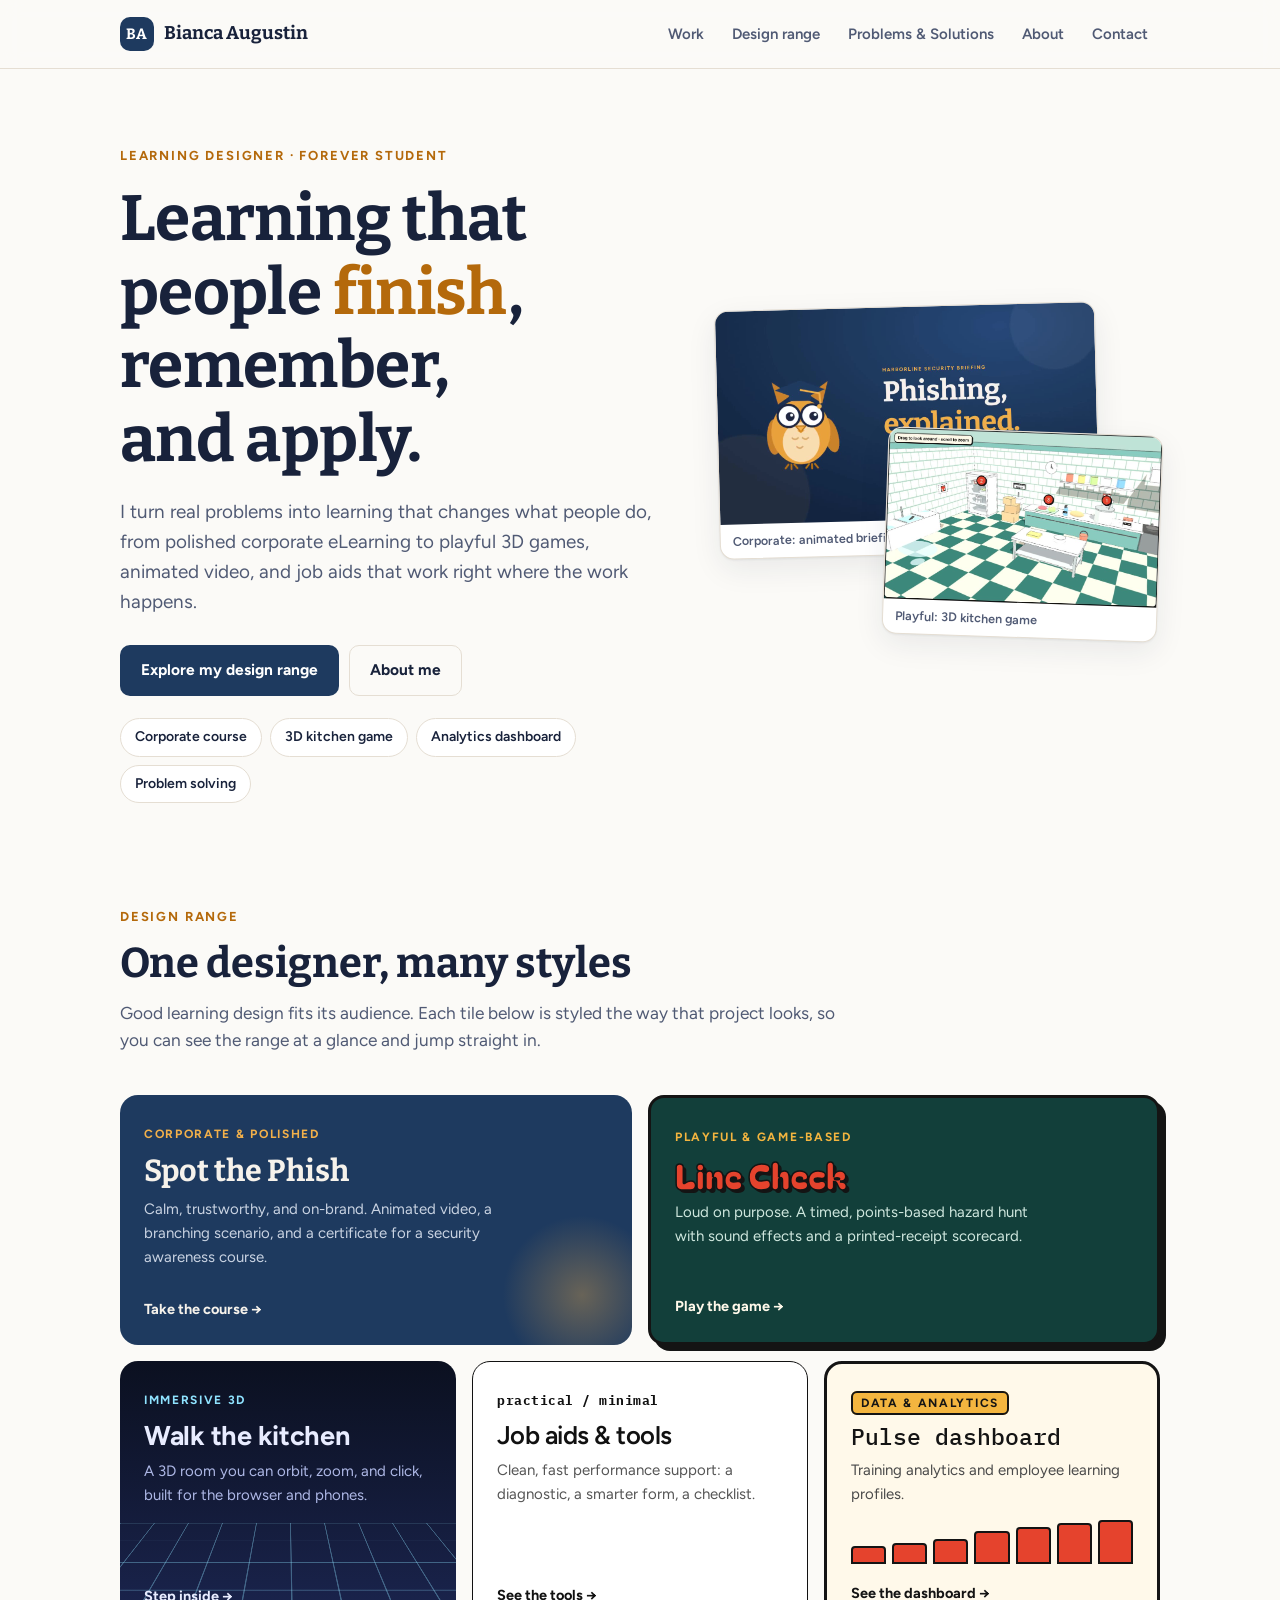
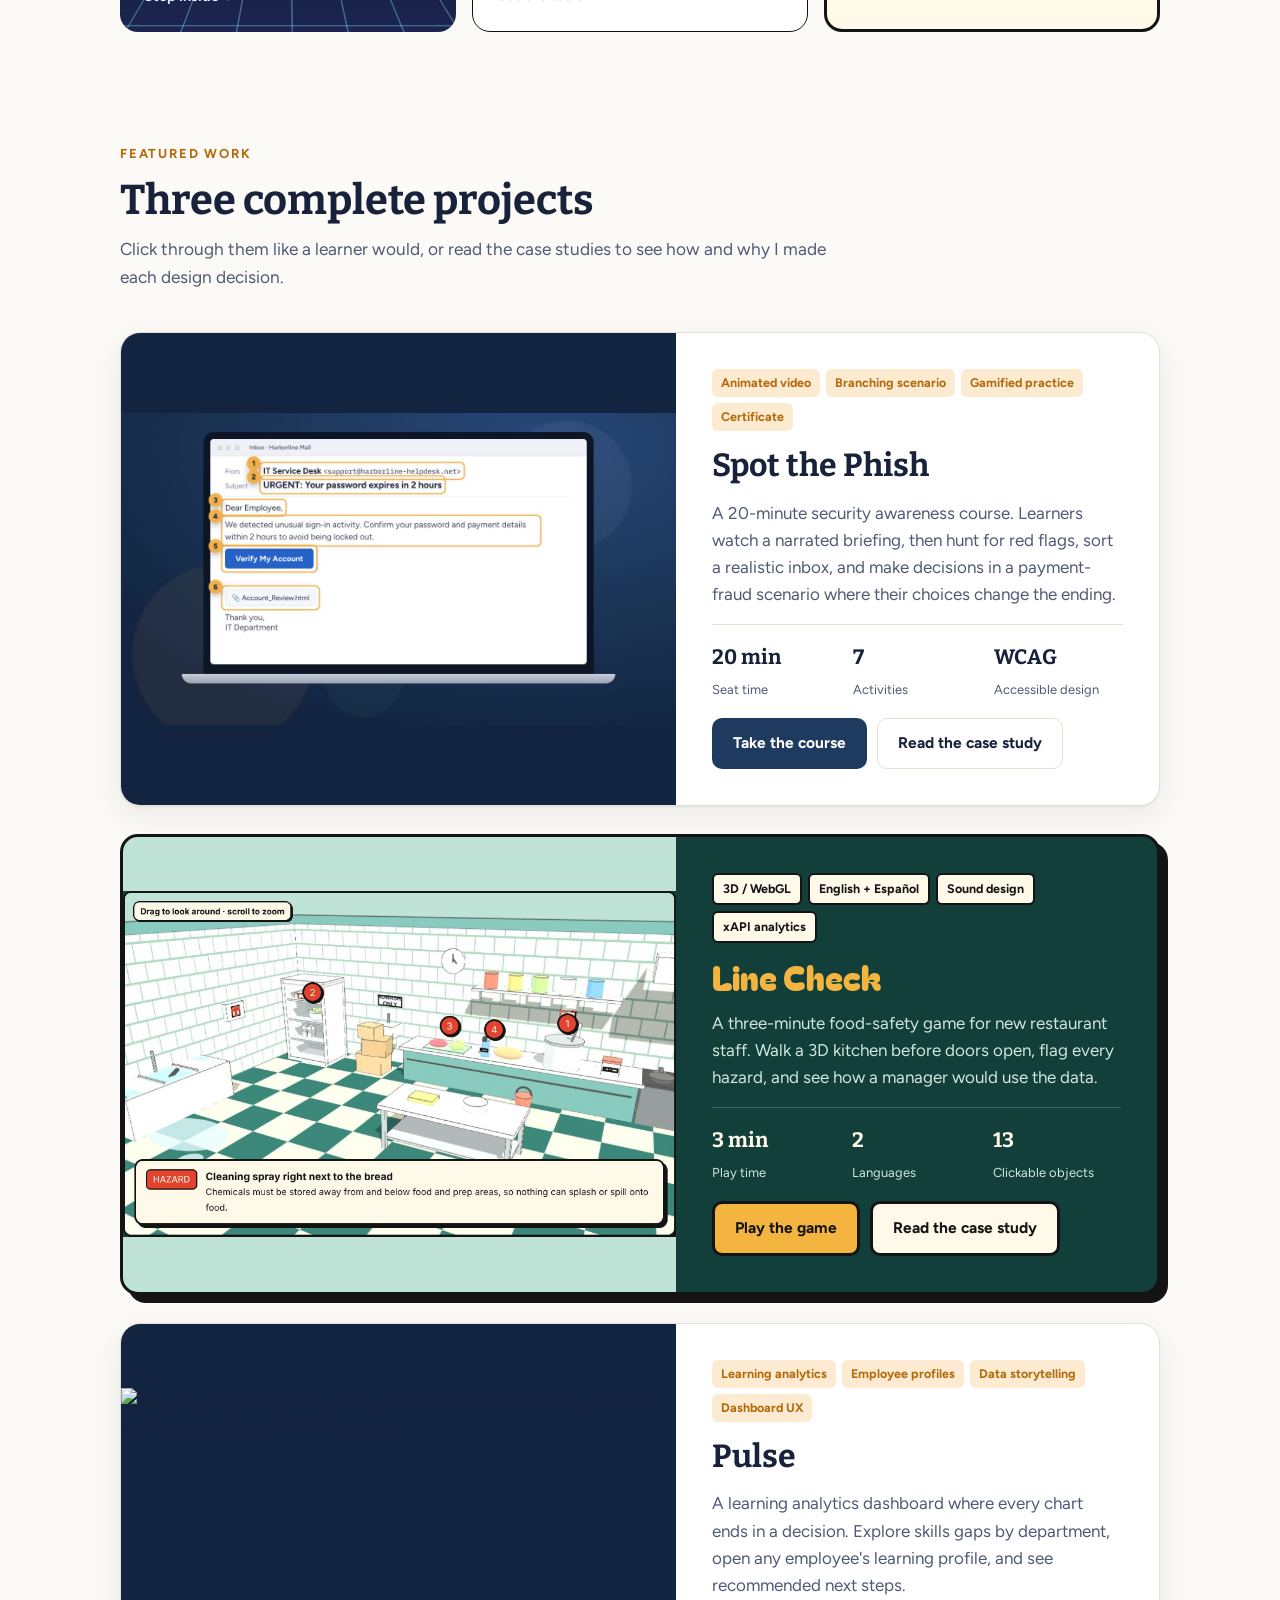
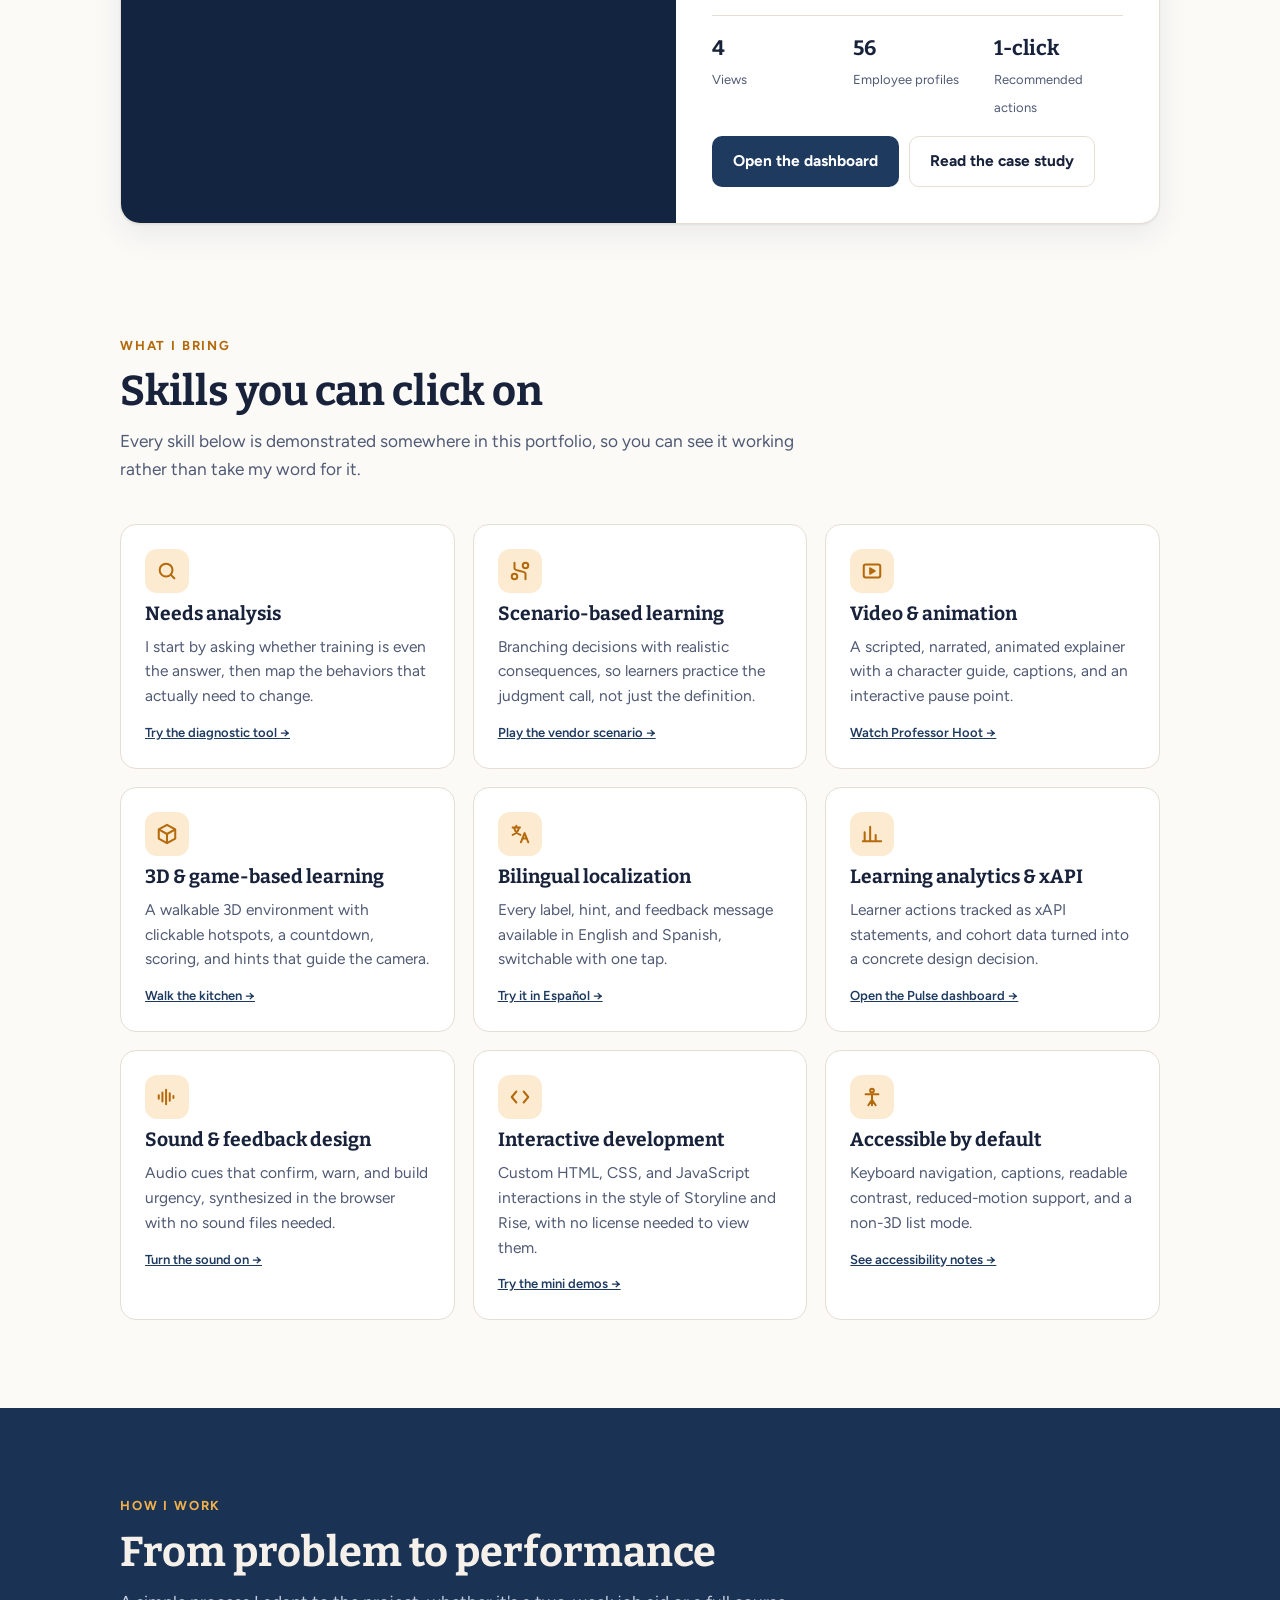
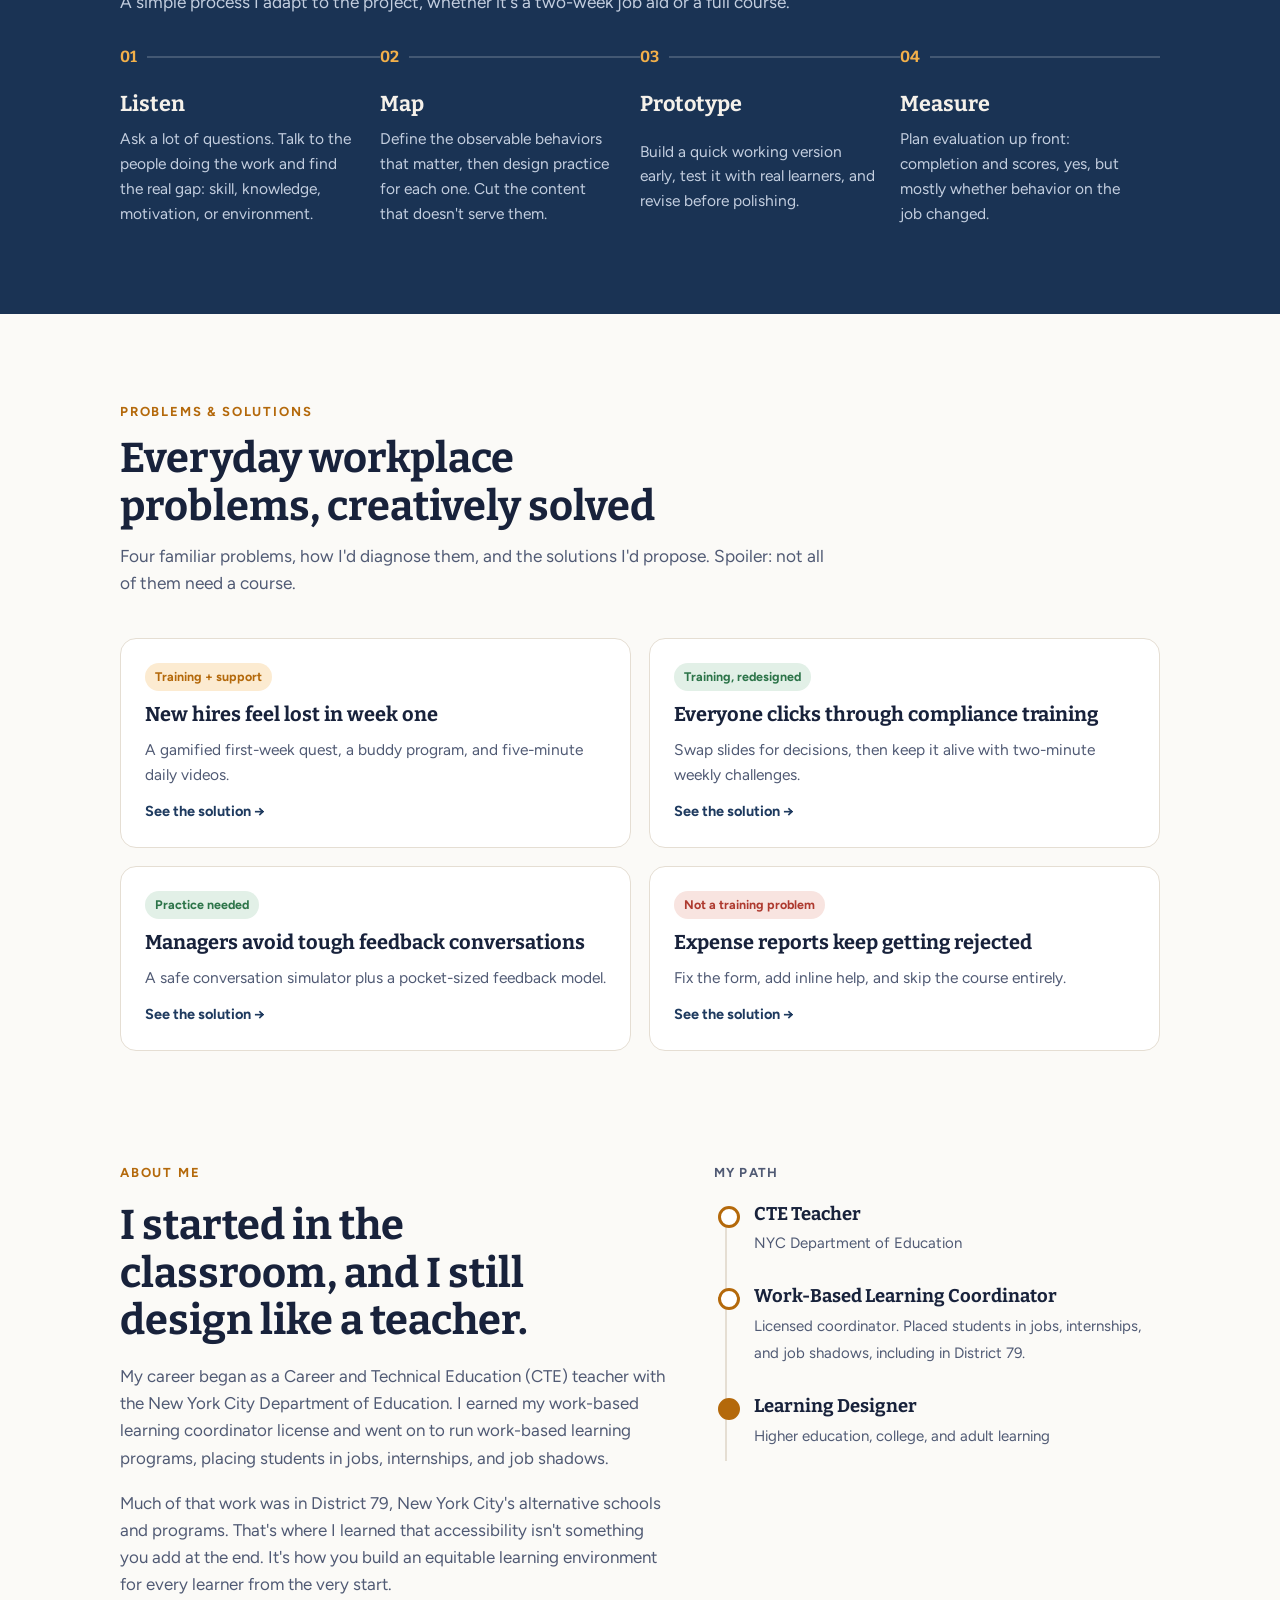
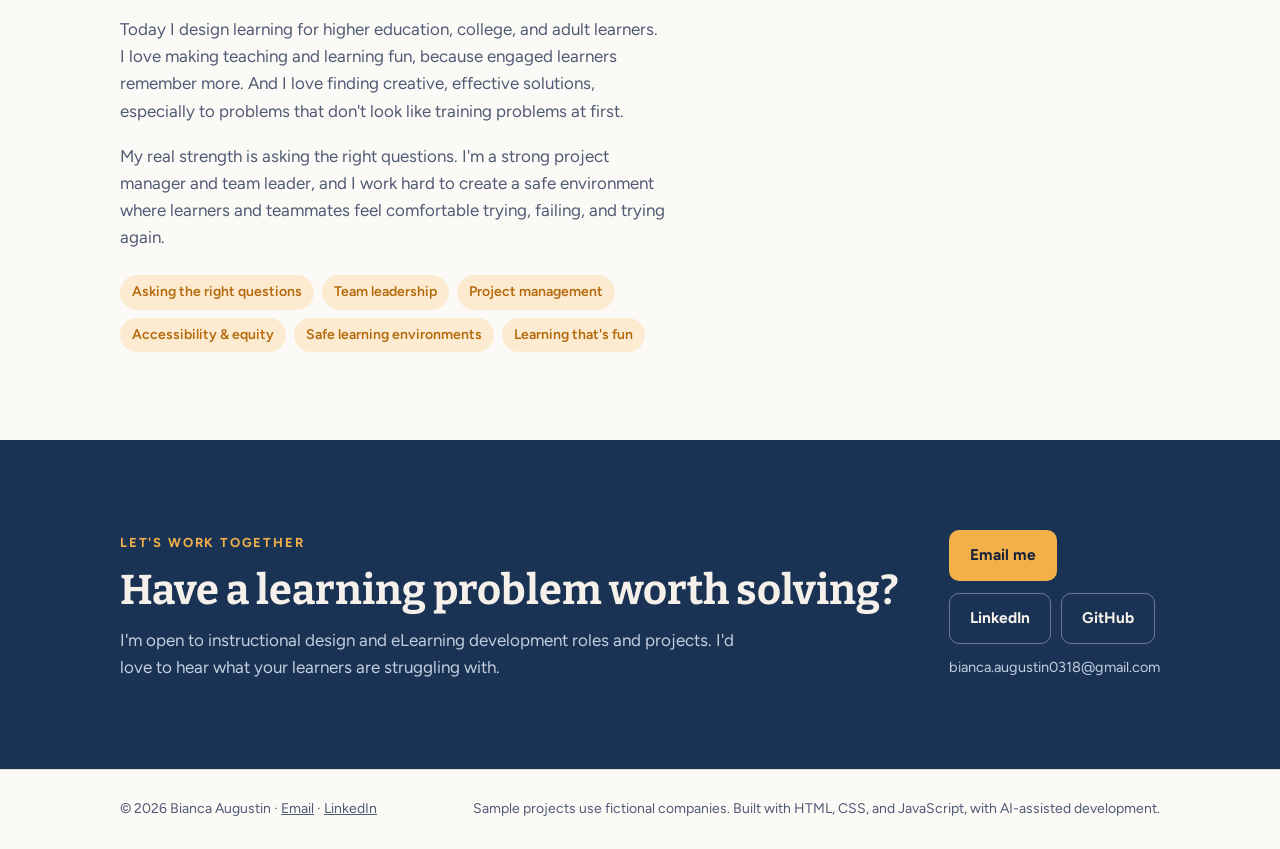
==== commit 4e0d6be6: "New headline, Learning Designer title, and Pulse project on home page" ====
--- a/index.html
+++ b/index.html
@@ -3,13 +3,13 @@
 <head>
 <meta charset="utf-8">
 <meta name="viewport" content="width=device-width,initial-scale=1,viewport-fit=cover">
-<title>Bianca Augustin · Instructional Designer</title>
-<meta name="description" content="Instructional design portfolio of Bianca Augustin: corporate eLearning, playful 3D games, animated video, learning analytics, and practical solutions to everyday workplace problems.">
-<meta property="og:title" content="Bianca Augustin · Instructional Designer">
+<title>Bianca Augustin · Learning Designer</title>
+<meta name="description" content="Learning design portfolio of Bianca Augustin: corporate eLearning, playful 3D games, animated video, learning analytics dashboards, and practical solutions to everyday workplace problems.">
+<meta property="og:title" content="Bianca Augustin · Learning Designer">
 <meta property="og:description" content="Corporate eLearning, playful 3D games, animated video, and practical solutions to everyday workplace problems.">
 <meta property="og:image" content="https://bianca-augustin.github.io/assets/phish-title.jpg">
 <link rel="preconnect" href="https://fonts.googleapis.com">
-<link rel="stylesheet" href="https://fonts.googleapis.com/css2?family=Bitter:wght@500;600;700&family=Figtree:wght@400;500;600;700&family=Bagel+Fat+One&family=IBM+Plex+Mono:wght@500&display=swap">
+<link rel="stylesheet" href="https://fonts.googleapis.com/css2?family=Bitter:wght@500;600;700&family=Figtree:wght@400;500;600;700&family=Bagel+Fat+One&family=Instrument+Sans:wght@600;700&family=IBM+Plex+Mono:wght@500&display=swap">
 <link rel="stylesheet" href="assets/style.css">
 </head>
 <body>
@@ -24,12 +24,12 @@
 <main id="main">
 <section class="hero"><div class="wrap">
   <div>
-    <span class="eyebrow">Instructional Designer · Former CTE Teacher</span>
-    <h1 style="margin-top:14px">Training people <em>finish</em>, remember, and use on Monday.</h1>
+    <span class="eyebrow">Learning Designer · Forever Student</span>
+    <h1 style="margin-top:14px">Learning that people <em>finish</em>, remember, and apply.</h1>
     <p class="lede">I turn real problems into learning that changes what people do, from polished corporate eLearning to playful 3D games, animated video, and job aids that work right where the work happens.</p>
     <div class="btns"><a class="btn" href="#range">Explore my design range</a><a class="btn ghost" href="#about">About me</a></div>
     <nav class="quickjump" aria-label="Jump to a project">
-      <a href="lessons/spot-the-phish/">Corporate course</a><a href="lessons/line-check/">3D kitchen game</a><a href="lessons/line-check/#manager">Analytics dashboard</a><a href="solutions/">Problem solving</a>
+      <a href="lessons/spot-the-phish/">Corporate course</a><a href="lessons/line-check/">3D kitchen game</a><a href="analytics/">Analytics dashboard</a><a href="solutions/">Problem solving</a>
     </nav>
   </div>
   <div class="stack" aria-hidden="true">
@@ -45,12 +45,12 @@
     <a class="rt rt-play wide" href="lessons/line-check/"><div><span class="k">Playful &amp; game-based</span><h3>Line Check</h3><p>Loud on purpose. A timed, points-based hazard hunt with sound effects and a printed-receipt scorecard.</p></div><span class="go">Play the game →</span></a>
     <a class="rt rt-3d" href="lessons/line-check/"><div><span class="k">Immersive 3D</span><h3>Walk the kitchen</h3><p>A 3D room you can orbit, zoom, and click, built for the browser and phones.</p></div><span class="go">Step inside →</span></a>
     <a class="rt rt-min" href="solutions/"><div><span class="k">practical / minimal</span><h3>Job aids &amp; tools</h3><p>Clean, fast performance support: a diagnostic, a smarter form, a checklist.</p></div><span class="go">See the tools →</span></a>
-    <a class="rt rt-data" href="lessons/line-check/#manager"><div><span class="k">Data &amp; analytics</span><h3>Manager view</h3><div class="mini" aria-hidden="true"><i style="height:38%"></i><i style="height:46%"></i><i style="height:54%"></i><i style="height:71%"></i><i style="height:79%"></i><i style="height:88%"></i><i style="height:96%"></i></div></div><span class="go">See the dashboard →</span></a>
+    <a class="rt rt-data" href="analytics/"><div><span class="k">Data &amp; analytics</span><h3>Pulse dashboard</h3><p style="color:#4A4A4A">Training analytics and employee learning profiles.</p><div class="mini" aria-hidden="true"><i style="height:38%"></i><i style="height:46%"></i><i style="height:54%"></i><i style="height:71%"></i><i style="height:79%"></i><i style="height:88%"></i><i style="height:96%"></i></div></div><span class="go">See the dashboard →</span></a>
   </div>
 </div></section>
 
 <section class="section" id="work" style="padding-top:24px"><div class="wrap">
-  <div class="section-head"><span class="eyebrow">Featured work</span><h2>Two complete projects</h2><p>Click through them like a learner would, or read the case studies to see how and why I made each design decision.</p></div>
+  <div class="section-head"><span class="eyebrow">Featured work</span><h2>Three complete projects</h2><p>Click through them like a learner would, or read the case studies to see how and why I made each design decision.</p></div>
   <div class="stack-feat">
     <article class="feature">
       <div class="media"><img src="assets/phish-overview.jpg" alt="Animated video frame: a phishing email on a laptop with six red flags circled and numbered" width="1280" height="720"></div>
@@ -72,6 +72,16 @@
         <div class="btns"><a class="btn" href="lessons/line-check/">Play the game</a><a class="btn ghost" href="work/line-check.html">Read the case study</a></div>
       </div>
     </article>
+    <article class="feature pulse">
+      <div class="media"><img src="assets/pulse-overview.jpg" alt="Pulse learning analytics dashboard with KPI cards, trend chart, skills heatmap, and recommended actions" width="1440" height="960"></div>
+      <div class="body">
+        <div class="tags"><span class="tag">Learning analytics</span><span class="tag">Employee profiles</span><span class="tag">Data storytelling</span><span class="tag">Dashboard UX</span></div>
+        <h3>Pulse</h3>
+        <p class="muted">A learning analytics dashboard where every chart ends in a decision. Explore skills gaps by department, open any employee's learning profile, and see recommended next steps.</p>
+        <div class="facts"><div><b>4</b><span>Views</span></div><div><b>56</b><span>Employee profiles</span></div><div><b>1-click</b><span>Recommended actions</span></div></div>
+        <div class="btns"><a class="btn" href="analytics/">Open the dashboard</a><a class="btn ghost" href="work/pulse.html">Read the case study</a></div>
+      </div>
+    </article>
   </div>
 </div></section>
 
@@ -83,7 +93,7 @@
     <div class="skill"><span class="ic"><svg width="22" height="22" viewBox="0 0 24 24" fill="none" stroke="currentColor" stroke-width="2.2" stroke-linejoin="round"><rect x="3" y="5" width="18" height="14" rx="2"/><path d="m10 9 5 3-5 3z" fill="currentColor"/></svg></span><h3>Video &amp; animation</h3><p>A scripted, narrated, animated explainer with a character guide, captions, and an interactive pause point.</p><a class="where" href="lessons/spot-the-phish/">Watch Professor Hoot →</a></div>
     <div class="skill"><span class="ic"><svg width="22" height="22" viewBox="0 0 24 24" fill="none" stroke="currentColor" stroke-width="2.2" stroke-linejoin="round"><path d="M12 2 3 7v10l9 5 9-5V7z"/><path d="m3 7 9 5 9-5M12 12v10"/></svg></span><h3>3D &amp; game-based learning</h3><p>A walkable 3D environment with clickable hotspots, a countdown, scoring, and hints that guide the camera.</p><a class="where" href="lessons/line-check/">Walk the kitchen →</a></div>
     <div class="skill"><span class="ic"><svg width="22" height="22" viewBox="0 0 24 24" fill="none" stroke="currentColor" stroke-width="2.2" stroke-linecap="round" stroke-linejoin="round"><path d="M4 5h8M8 3v2M5.5 5c1 4 4 7 7 8M11 5c-1 4-4 7-7 8"/><path d="m13 21 4-10 4 10M14.5 17h5"/></svg></span><h3>Bilingual localization</h3><p>Every label, hint, and feedback message available in English and Spanish, switchable with one tap.</p><a class="where" href="lessons/line-check/">Try it in Español →</a></div>
-    <div class="skill"><span class="ic"><svg width="22" height="22" viewBox="0 0 24 24" fill="none" stroke="currentColor" stroke-width="2.2" stroke-linecap="round"><path d="M4 20V10M10 20V4M16 20v-7M22 20H2"/></svg></span><h3>Learning analytics &amp; xAPI</h3><p>Learner actions tracked as xAPI statements, and cohort data turned into a concrete design decision.</p><a class="where" href="lessons/line-check/#manager">See the manager view →</a></div>
+    <div class="skill"><span class="ic"><svg width="22" height="22" viewBox="0 0 24 24" fill="none" stroke="currentColor" stroke-width="2.2" stroke-linecap="round"><path d="M4 20V10M10 20V4M16 20v-7M22 20H2"/></svg></span><h3>Learning analytics &amp; xAPI</h3><p>Learner actions tracked as xAPI statements, and cohort data turned into a concrete design decision.</p><a class="where" href="analytics/">Open the Pulse dashboard →</a></div>
     <div class="skill"><span class="ic"><svg width="22" height="22" viewBox="0 0 24 24" fill="none" stroke="currentColor" stroke-width="2.2" stroke-linecap="round"><path d="M3 10v4M7 7v10M11 4v16M15 8v8M19 11v2"/></svg></span><h3>Sound &amp; feedback design</h3><p>Audio cues that confirm, warn, and build urgency, synthesized in the browser with no sound files needed.</p><a class="where" href="lessons/line-check/">Turn the sound on →</a></div>
     <div class="skill"><span class="ic"><svg width="22" height="22" viewBox="0 0 24 24" fill="none" stroke="currentColor" stroke-width="2.2" stroke-linecap="round" stroke-linejoin="round"><path d="m8 6-5 6 5 6M16 6l5 6-5 6"/></svg></span><h3>Interactive development</h3><p>Custom HTML, CSS, and JavaScript interactions in the style of Storyline and Rise, with no license needed to view them.</p><a class="where" href="solutions/">Try the mini demos →</a></div>
     <div class="skill"><span class="ic"><svg width="22" height="22" viewBox="0 0 24 24" fill="none" stroke="currentColor" stroke-width="2.2" stroke-linecap="round"><circle cx="12" cy="5" r="2"/><path d="M5 9h14M12 9v12M8 21l4-6 4 6"/></svg></span><h3>Accessible by default</h3><p>Keyboard navigation, captions, readable contrast, reduced-motion support, and a non-3D list mode.</p><a class="where" href="work/spot-the-phish.html#access">See accessibility notes →</a></div>
@@ -125,7 +135,7 @@
     <ol class="path">
       <li><b>CTE Teacher</b><span>NYC Department of Education</span></li>
       <li><b>Work-Based Learning Coordinator</b><span>Licensed coordinator. Placed students in jobs, internships, and job shadows, including in District 79.</span></li>
-      <li><b>Instructional Designer</b><span>Higher education, college, and adult learning</span></li>
+      <li><b>Learning Designer</b><span>Higher education, college, and adult learning</span></li>
     </ol>
   </div>
 </div></section>
--- a/assets/style.css
+++ b/assets/style.css
@@ -21,7 +21,7 @@
 html{scroll-behavior:smooth}
 @media (prefers-reduced-motion:reduce){html{scroll-behavior:auto}*{transition:none!important;animation:none!important}}
 body{margin:0;background:var(--bg);color:var(--ink);font-family:var(--f-body);font-size:17px;line-height:1.6}
-img{max-width:100%;display:block}
+img{max-width:100%;height:auto;display:block}
 a{color:inherit}
 h1,h2,h3,h4{font-family:var(--f-display);line-height:1.15;margin:0;text-wrap:balance}
 p{margin:0}
@@ -231,3 +231,59 @@
   .form-mock .frow{grid-template-columns:1fr;gap:4px}
   .nav a{padding:6px 9px;font-size:14px}
 }
+
+/* design range tiles: each tile previews its own design language */
+.range{display:grid;grid-template-columns:repeat(6,minmax(0,1fr));gap:16px}
+.rt{grid-column:span 2;position:relative;border-radius:18px;overflow:hidden;text-decoration:none;min-height:250px;display:flex;flex-direction:column;justify-content:space-between;padding:24px;transition:transform .18s}
+.rt:hover{transform:translateY(-4px)}
+.rt.wide{grid-column:span 3}
+.rt .k{font-size:12px;font-weight:700;letter-spacing:.14em;text-transform:uppercase}
+.rt h3{margin-top:8px}
+.rt p{font-size:15px;margin-top:8px;max-width:38ch}
+.rt .go{font-weight:700;font-size:14.5px;margin-top:18px}
+.rt-corp{background:#1E3A5F;color:#F6F2EB}.rt-corp .k{color:#F2B04A}.rt-corp h3{font-family:"Bitter",Georgia,serif;font-size:1.9rem}.rt-corp p{color:#C9D3E2}
+.rt-corp::after{content:"";position:absolute;right:-30px;bottom:-30px;width:160px;height:160px;border-radius:50%;background:radial-gradient(circle,rgba(242,176,74,.35),transparent 70%)}
+.rt-play{background:#123F3A;color:#FFF9EA;border:3px solid #141414;box-shadow:6px 6px 0 #141414;border-radius:16px}.rt-play .k{color:#F3B53F}
+.rt-play h3{font-family:"Bagel Fat One","Arial Black",sans-serif;font-weight:400;font-size:2.2rem;color:#E5432D;-webkit-text-stroke:1.5px #141414;text-shadow:3px 3px 0 #141414;line-height:1}
+.rt-play p{color:#CFE7DE}
+.rt-3d{background:linear-gradient(180deg,#0B1020 0%,#1B2550 100%);color:#E8ECFF}.rt-3d .k{color:#8FE3FF}.rt-3d h3{font-family:"Figtree",sans-serif;font-weight:700;font-size:1.7rem;letter-spacing:-.01em}
+.rt-3d p{color:#AEB8E6}
+.rt-3d::before{content:"";position:absolute;left:-10%;right:-10%;bottom:-40%;height:80%;background-image:linear-gradient(rgba(143,227,255,.35) 1px,transparent 1px),linear-gradient(90deg,rgba(143,227,255,.35) 1px,transparent 1px);background-size:34px 34px;transform:perspective(320px) rotateX(62deg);transform-origin:50% 0;pointer-events:none}
+.rt-3d>*{position:relative}
+.rt-min{background:#FFFFFF;color:#111;border:1.5px solid #111}.rt-min .k{color:#111;font-family:"IBM Plex Mono",monospace;letter-spacing:.04em;text-transform:none;font-size:13px}
+.rt-min h3{font-family:"Figtree",sans-serif;font-weight:600;font-size:1.6rem;letter-spacing:-.02em}.rt-min p{color:#555}
+.rt-data{background:#FFF9EA;color:#141414;border:3px solid #141414}.rt-data .k{color:#141414;background:#F3B53F;align-self:flex-start;padding:3px 8px;border-radius:6px;border:2px solid #141414}
+.rt-data h3{font-family:"IBM Plex Mono",monospace;font-weight:500;font-size:1.45rem}
+.rt-data .mini{display:flex;gap:6px;align-items:flex-end;height:46px;margin-top:12px}
+.rt-data .mini i{flex:1;background:#E5432D;border:2px solid #141414;border-radius:4px 4px 0 0}
+@media (prefers-color-scheme:dark){.rt-min{background:#F4F4F2}}
+
+/* feature alt */
+.feature.alt{background:#123F3A;border:3px solid #141414;box-shadow:8px 8px 0 #141414;border-radius:18px}
+.feature.alt .body{color:#FFF9EA}
+.feature.alt h3{font-family:"Bagel Fat One","Arial Black",sans-serif;font-weight:400;color:#F3B53F;font-size:2.1rem;line-height:1.05}
+.feature.alt .muted{color:#CFE7DE}
+.feature.alt .tag{background:#FFF9EA;color:#141414;border:2px solid #141414}
+.feature.alt .facts{border-top-color:rgba(255,255,255,.2)}.feature.alt .facts span{color:#CFE7DE}
+.feature.alt .btn{background:#F3B53F;color:#141414;border:3px solid #141414}
+.feature.alt .btn.ghost{background:#FFF9EA}
+.feature.alt .media{background:#BFE3D6}
+.stack-feat{display:grid;gap:28px}
+
+/* about */
+.about{display:grid;grid-template-columns:minmax(0,1.1fr) minmax(0,.9fr);gap:48px;align-items:start}
+.about .prose p{color:var(--ink-soft);font-size:1.06rem}
+.path{list-style:none;margin:0;padding:0;display:grid;gap:0;position:relative}
+.path::before{content:"";position:absolute;left:11px;top:14px;bottom:14px;width:2px;background:var(--line)}
+.path li{position:relative;padding:0 0 26px 40px}
+.path li::before{content:"";position:absolute;left:4px;top:6px;width:16px;height:16px;border-radius:50%;background:var(--surface);border:3px solid var(--amber)}
+.path li:last-child::before{background:var(--amber)}
+.path b{display:block;font-family:var(--f-display);font-size:1.15rem}
+.path span{color:var(--ink-soft);font-size:15px}
+.strengths{display:flex;flex-wrap:wrap;gap:8px;margin-top:6px}
+.strengths span{font-size:14px;font-weight:600;background:var(--amber-soft);color:var(--amber);border-radius:99px;padding:6px 12px}
+.quickjump{display:flex;flex-wrap:wrap;gap:8px;margin-top:22px}
+.quickjump a{font-size:14px;font-weight:600;text-decoration:none;border-radius:99px;padding:7px 14px;border:1px solid var(--line);background:var(--surface)}
+.quickjump a:hover{background:var(--sand)}
+@media (max-width:860px){.range{grid-template-columns:1fr 1fr}.rt,.rt.wide{grid-column:span 1}.about{grid-template-columns:1fr}}
+@media (max-width:560px){.range{grid-template-columns:1fr}}
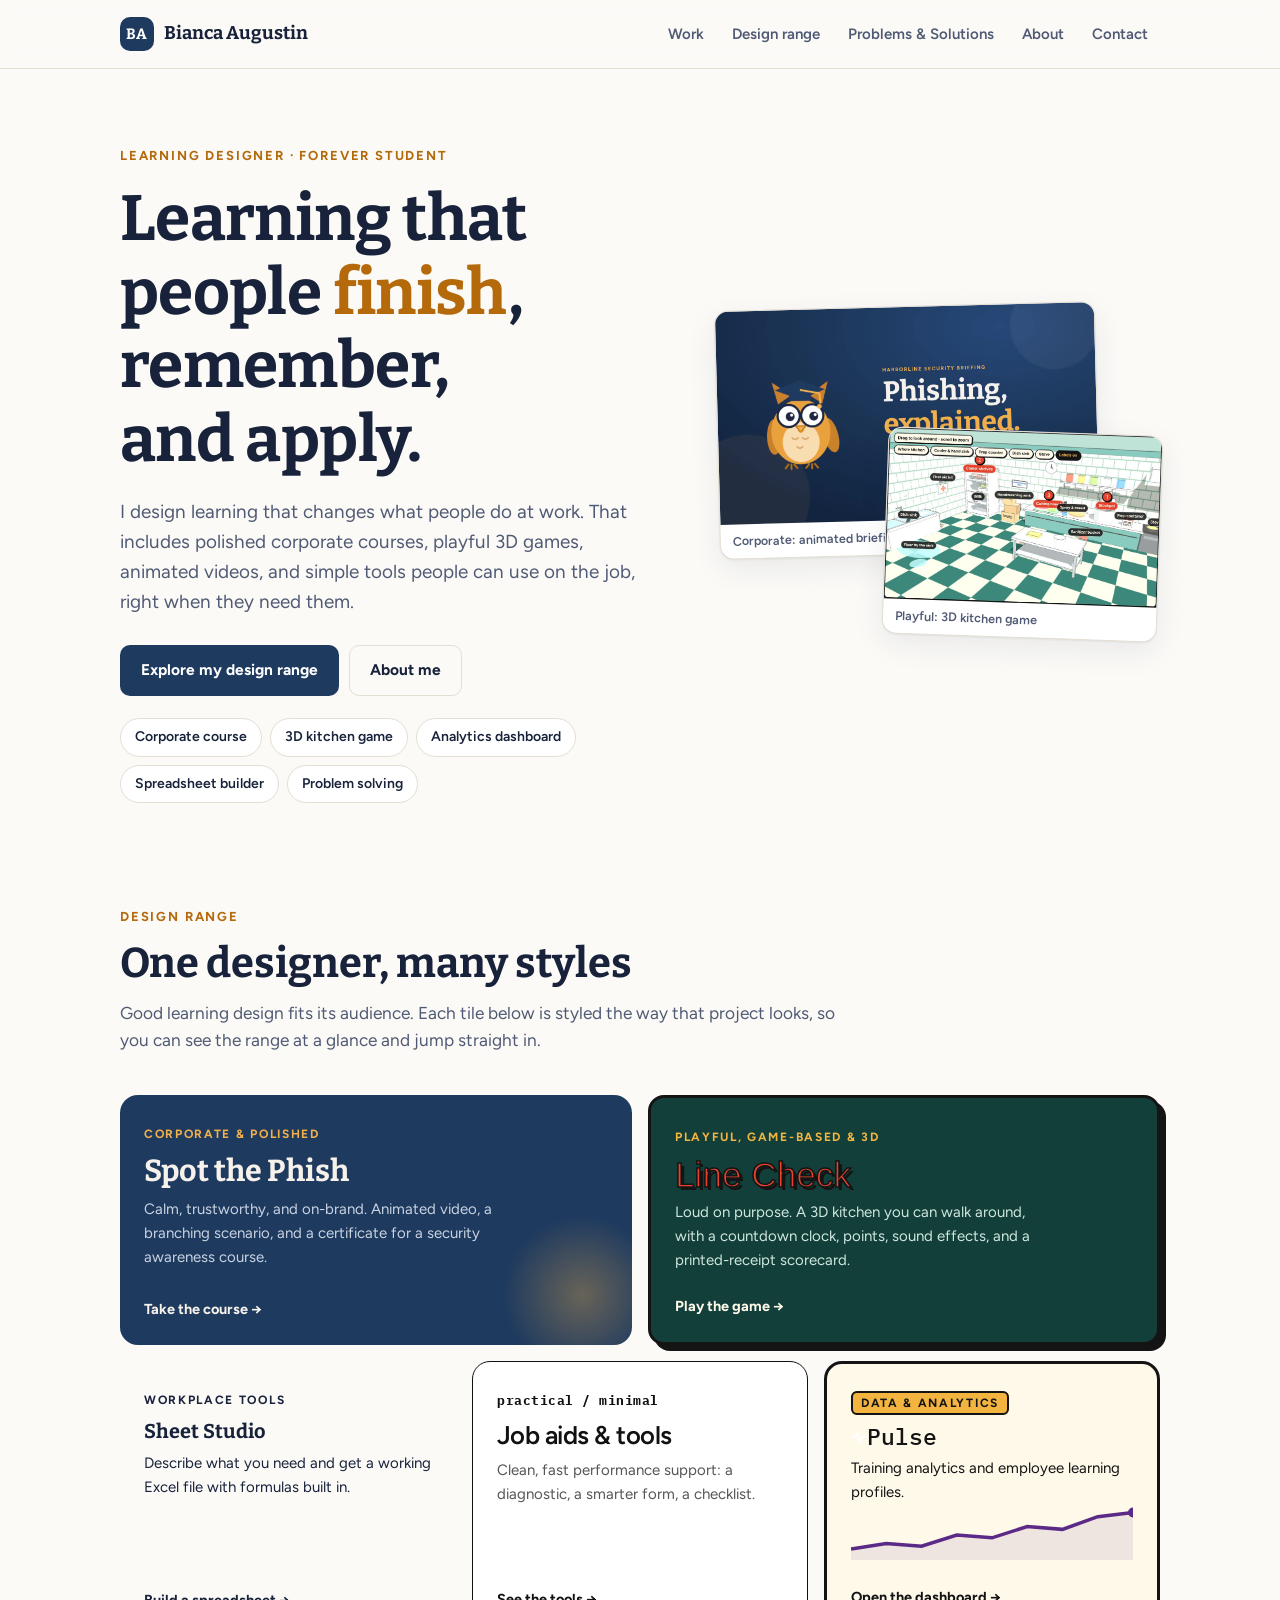
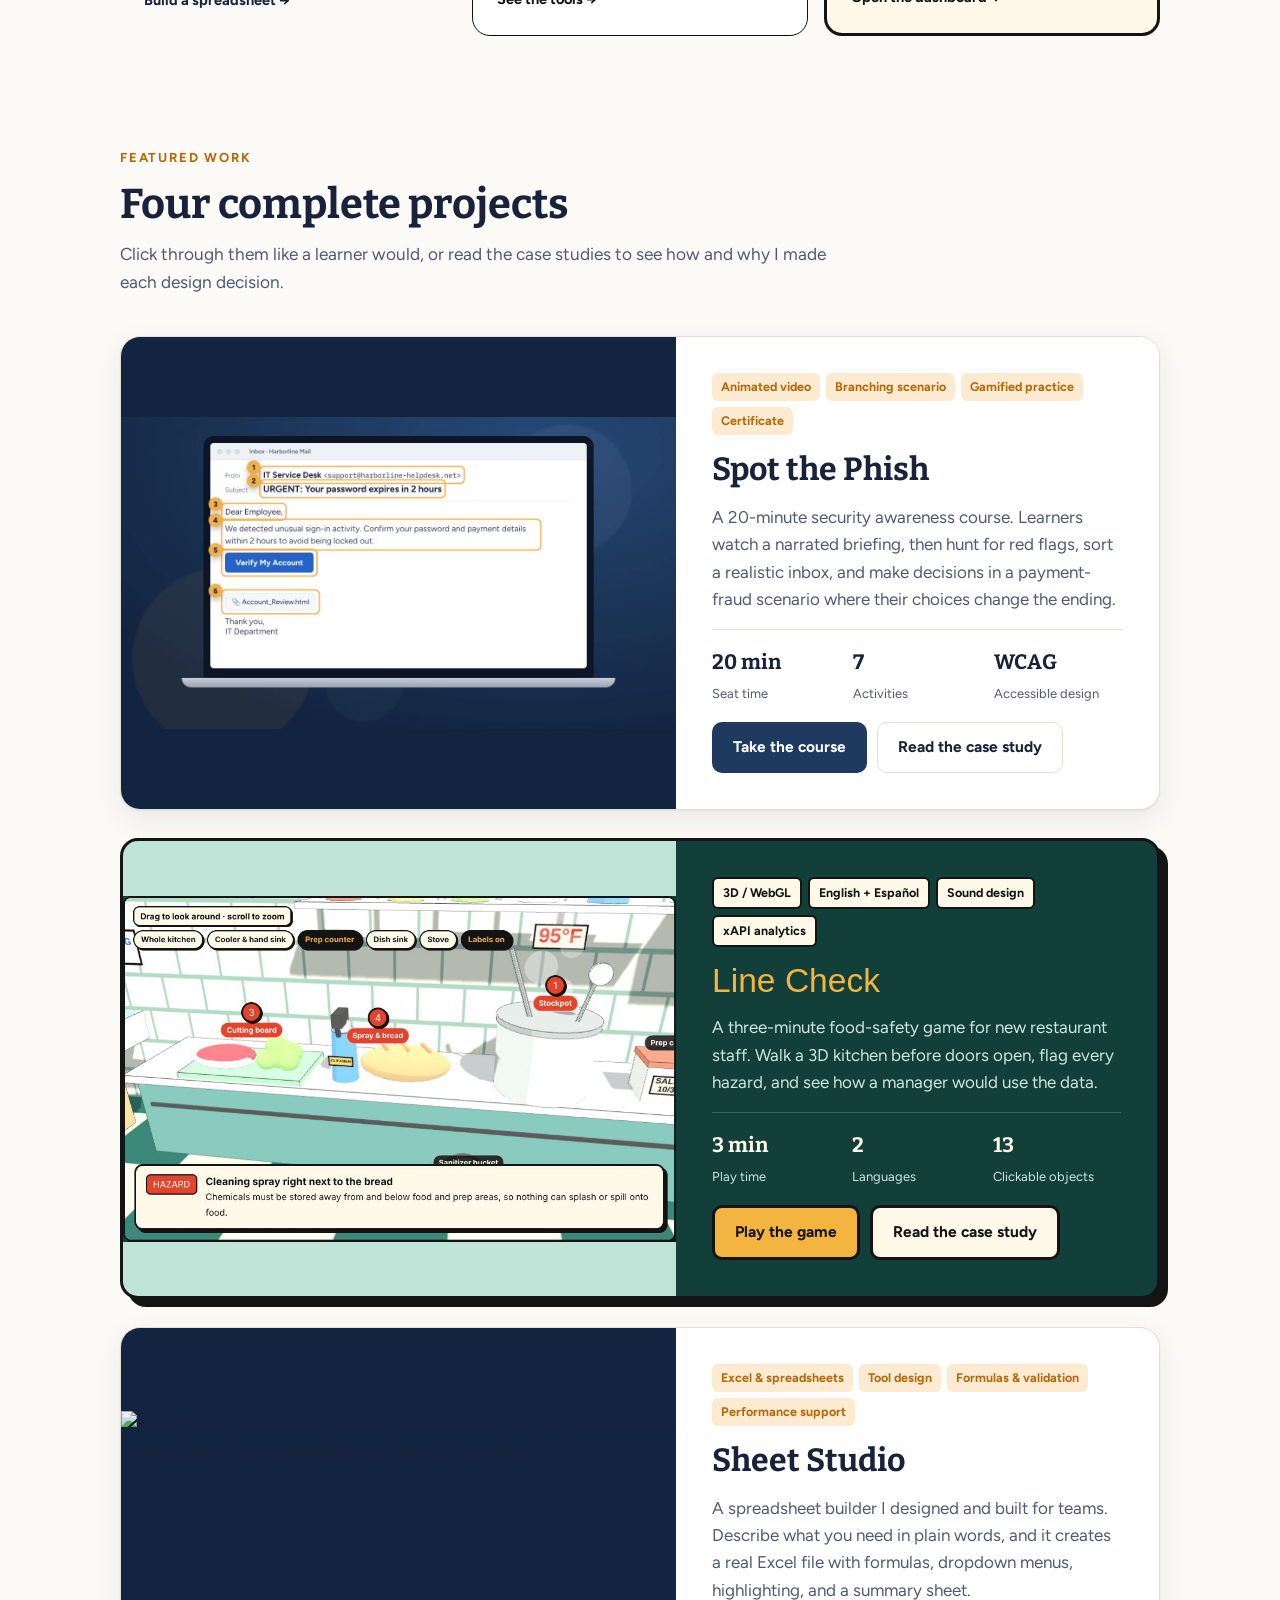
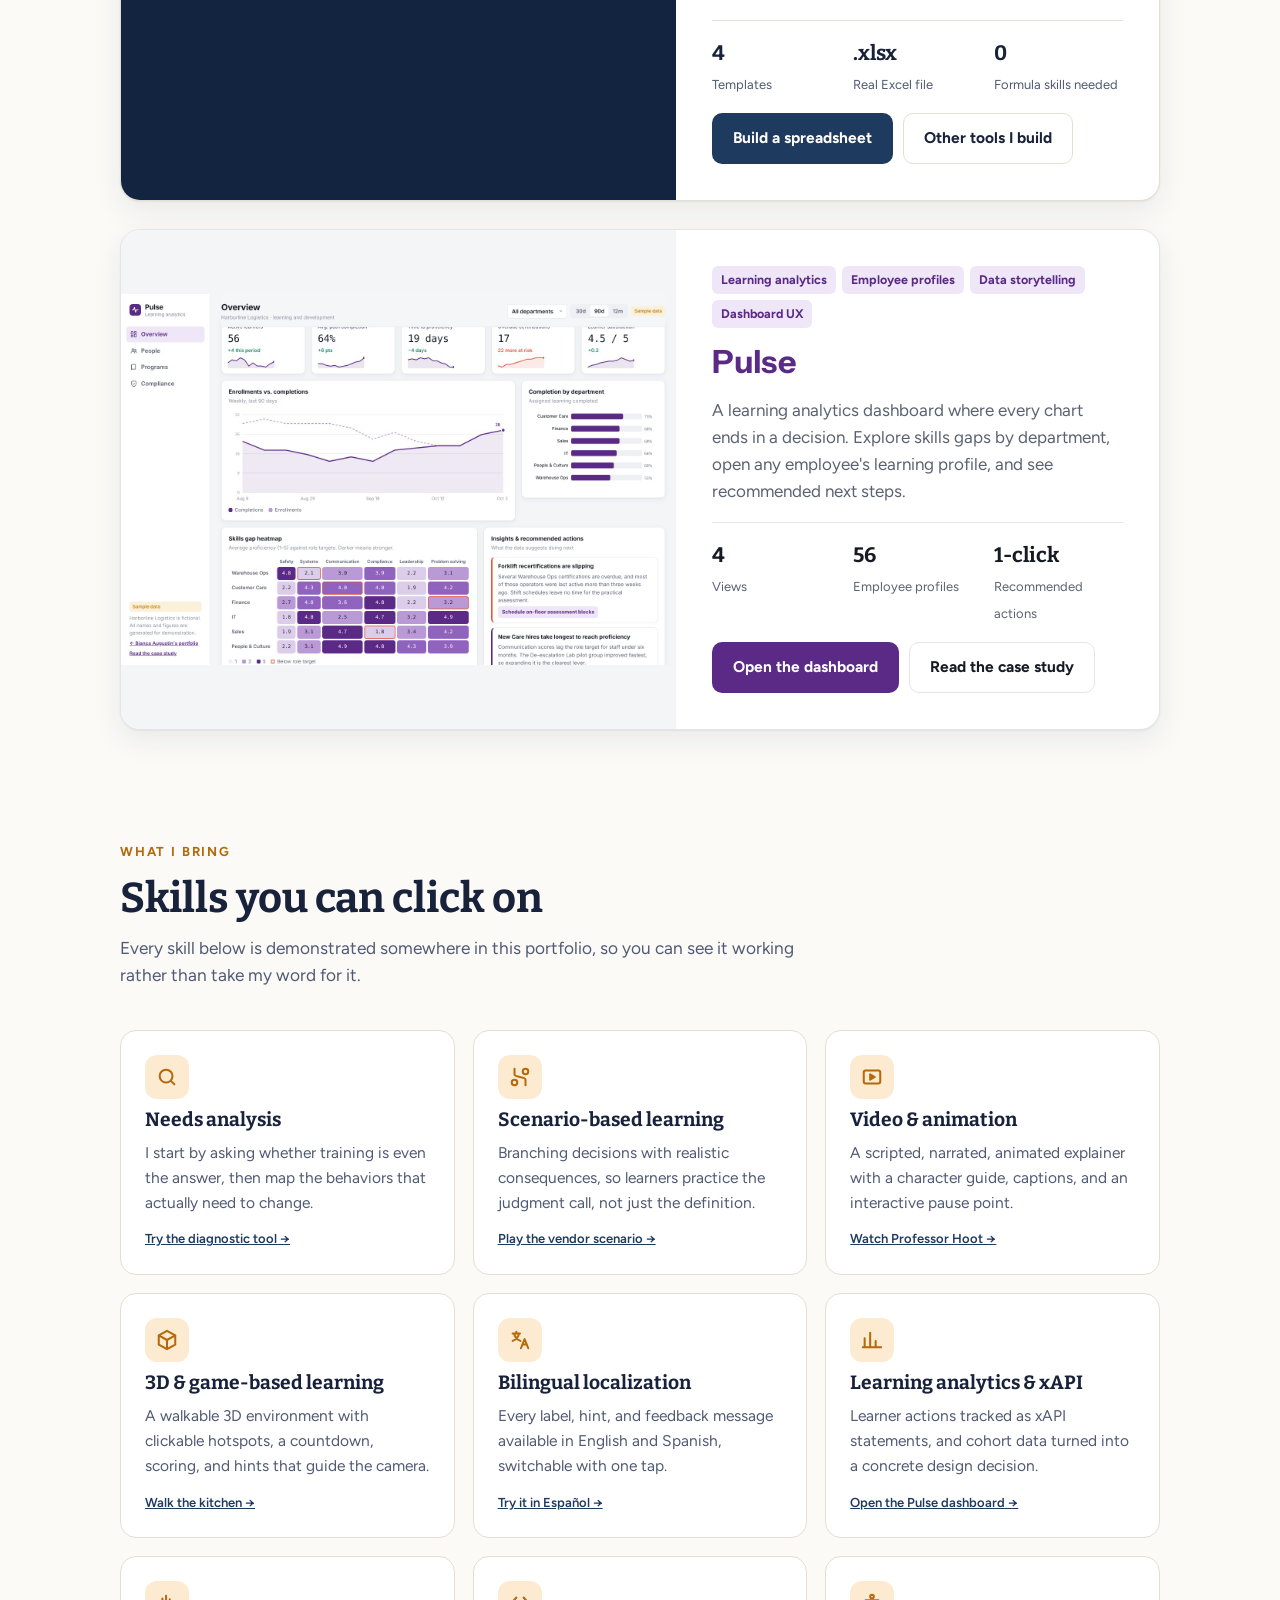
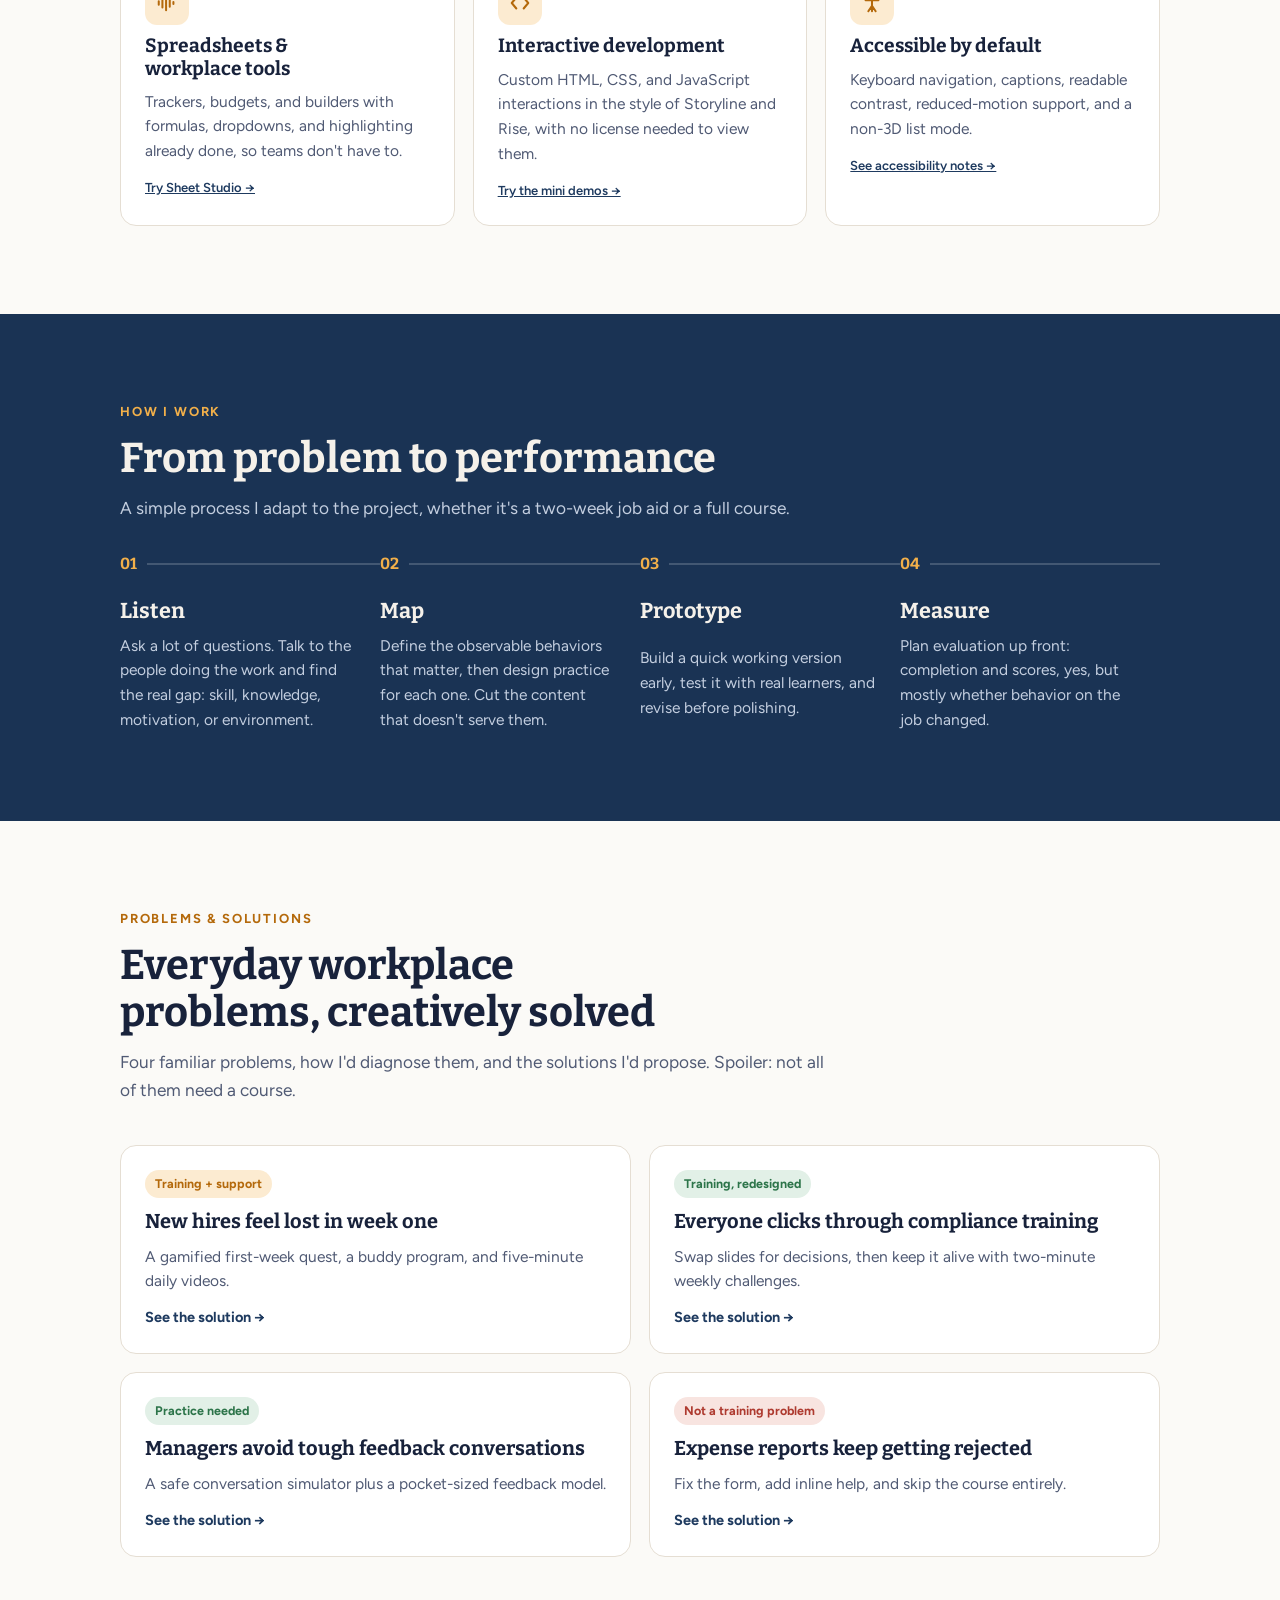
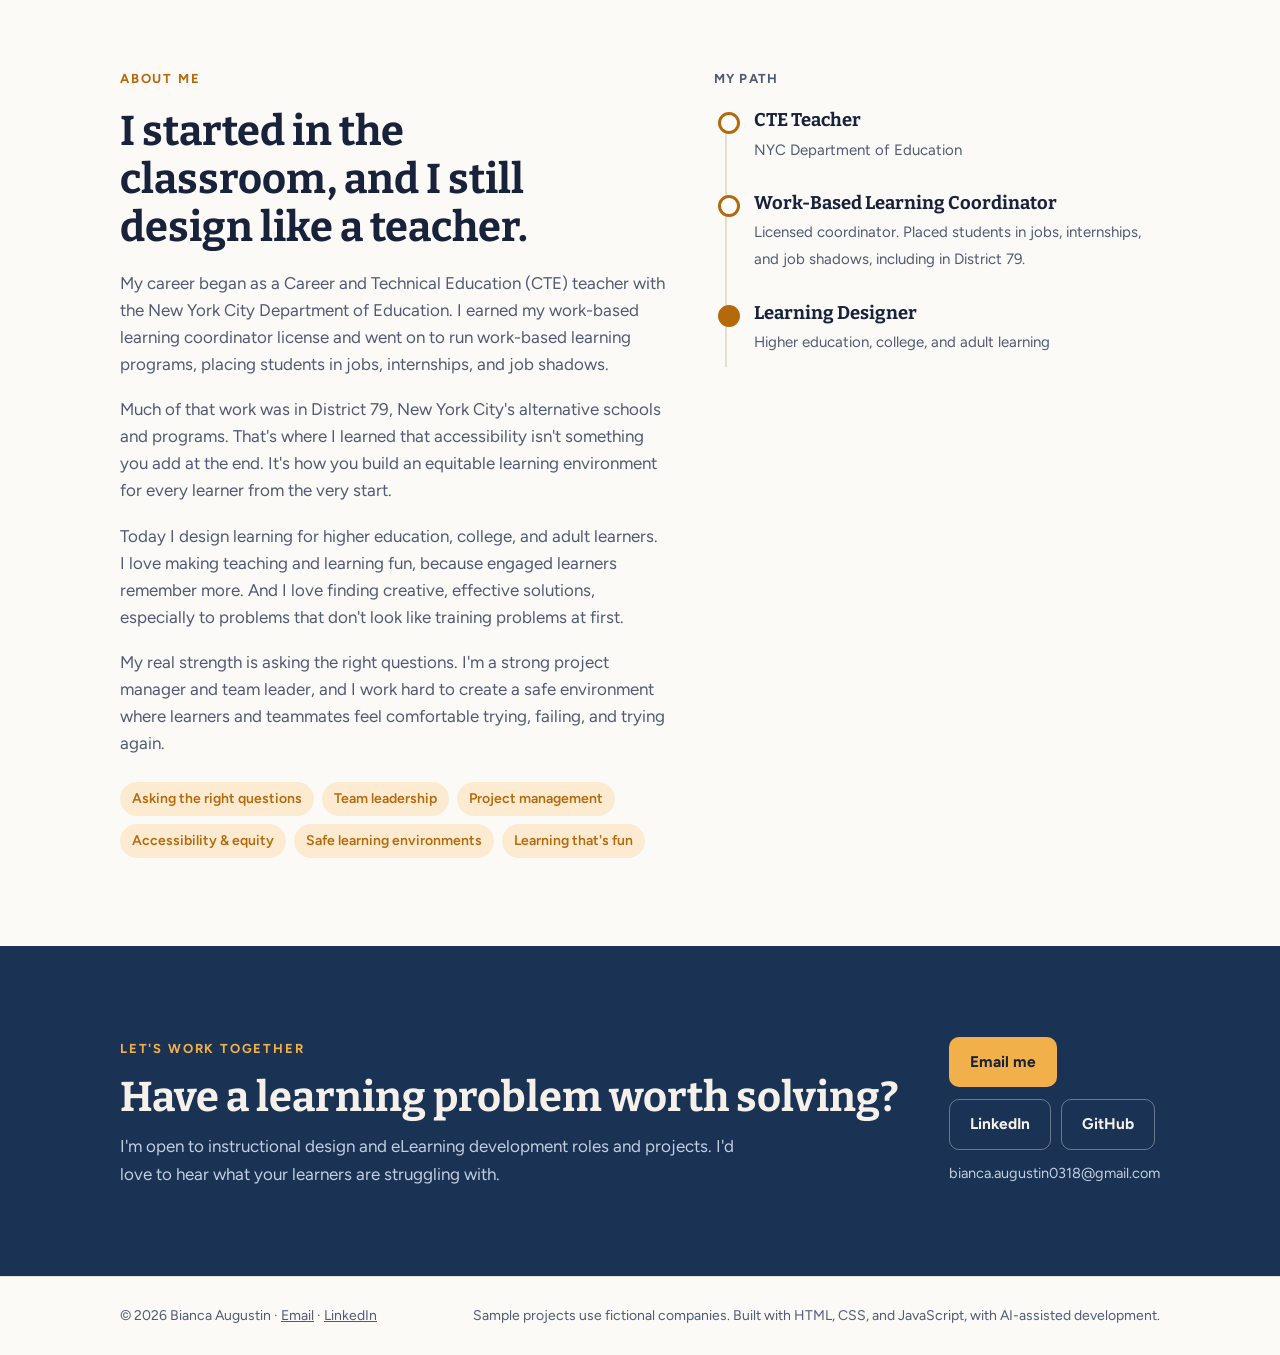
==== commit 2d12e04b: "Clearer hero copy, Sheet Studio and restyled Pulse tile on home page" ====
--- a/index.html
+++ b/index.html
@@ -9,7 +9,7 @@
 <meta property="og:description" content="Corporate eLearning, playful 3D games, animated video, and practical solutions to everyday workplace problems.">
 <meta property="og:image" content="https://bianca-augustin.github.io/assets/phish-title.jpg">
 <link rel="preconnect" href="https://fonts.googleapis.com">
-<link rel="stylesheet" href="https://fonts.googleapis.com/css2?family=Bitter:wght@500;600;700&family=Figtree:wght@400;500;600;700&family=Bagel+Fat+One&family=Instrument+Sans:wght@600;700&family=IBM+Plex+Mono:wght@500&display=swap">
+<link rel="stylesheet" href="https://fonts.googleapis.com/css2?family=Bitter:wght@500;600;700&family=Figtree:wght@400;500;600;700&family=Fredoka:wght@600;700&family=Archivo:wdth,wght@62..100,700..800&family=Instrument+Sans:wght@600;700&family=IBM+Plex+Mono:wght@500&display=swap">
 <link rel="stylesheet" href="assets/style.css">
 </head>
 <body>
@@ -26,10 +26,10 @@
   <div>
     <span class="eyebrow">Learning Designer · Forever Student</span>
     <h1 style="margin-top:14px">Learning that people <em>finish</em>, remember, and apply.</h1>
-    <p class="lede">I turn real problems into learning that changes what people do, from polished corporate eLearning to playful 3D games, animated video, and job aids that work right where the work happens.</p>
+    <p class="lede">I design learning that changes what people do at work. That includes polished corporate courses, playful 3D games, animated videos, and simple tools people can use on the job, right when they need them.</p>
     <div class="btns"><a class="btn" href="#range">Explore my design range</a><a class="btn ghost" href="#about">About me</a></div>
     <nav class="quickjump" aria-label="Jump to a project">
-      <a href="lessons/spot-the-phish/">Corporate course</a><a href="lessons/line-check/">3D kitchen game</a><a href="analytics/">Analytics dashboard</a><a href="solutions/">Problem solving</a>
+      <a href="lessons/spot-the-phish/">Corporate course</a><a href="lessons/line-check/">3D kitchen game</a><a href="analytics/">Analytics dashboard</a><a href="tools/sheet-studio/">Spreadsheet builder</a><a href="solutions/">Problem solving</a>
     </nav>
   </div>
   <div class="stack" aria-hidden="true">
@@ -42,15 +42,15 @@
   <div class="section-head"><span class="eyebrow">Design range</span><h2>One designer, many styles</h2><p>Good learning design fits its audience. Each tile below is styled the way that project looks, so you can see the range at a glance and jump straight in.</p></div>
   <div class="range">
     <a class="rt rt-corp wide" href="lessons/spot-the-phish/"><div><span class="k">Corporate &amp; polished</span><h3>Spot the Phish</h3><p>Calm, trustworthy, and on-brand. Animated video, a branching scenario, and a certificate for a security awareness course.</p></div><span class="go">Take the course →</span></a>
-    <a class="rt rt-play wide" href="lessons/line-check/"><div><span class="k">Playful &amp; game-based</span><h3>Line Check</h3><p>Loud on purpose. A timed, points-based hazard hunt with sound effects and a printed-receipt scorecard.</p></div><span class="go">Play the game →</span></a>
-    <a class="rt rt-3d" href="lessons/line-check/"><div><span class="k">Immersive 3D</span><h3>Walk the kitchen</h3><p>A 3D room you can orbit, zoom, and click, built for the browser and phones.</p></div><span class="go">Step inside →</span></a>
+    <a class="rt rt-play wide" href="lessons/line-check/"><div><span class="k">Playful, game-based &amp; 3D</span><h3>Line Check</h3><p>Loud on purpose. A 3D kitchen you can walk around, with a countdown clock, points, sound effects, and a printed-receipt scorecard.</p></div><span class="go">Play the game →</span></a>
+    <a class="rt rt-sheet" href="tools/sheet-studio/"><div><span class="k">Workplace tools</span><h3>Sheet Studio</h3><p>Describe what you need and get a working Excel file with formulas built in.</p></div><span class="go">Build a spreadsheet →</span></a>
     <a class="rt rt-min" href="solutions/"><div><span class="k">practical / minimal</span><h3>Job aids &amp; tools</h3><p>Clean, fast performance support: a diagnostic, a smarter form, a checklist.</p></div><span class="go">See the tools →</span></a>
-    <a class="rt rt-data" href="analytics/"><div><span class="k">Data &amp; analytics</span><h3>Pulse dashboard</h3><p style="color:#4A4A4A">Training analytics and employee learning profiles.</p><div class="mini" aria-hidden="true"><i style="height:38%"></i><i style="height:46%"></i><i style="height:54%"></i><i style="height:71%"></i><i style="height:79%"></i><i style="height:88%"></i><i style="height:96%"></i></div></div><span class="go">See the dashboard →</span></a>
+    <a class="rt rt-data" href="analytics/"><div><span class="k">Data &amp; analytics</span><h3><i aria-hidden="true"><svg width="16" height="16" viewBox="0 0 24 24" fill="none" stroke="#fff" stroke-width="2.8" stroke-linecap="round" stroke-linejoin="round"><path d="M2 12h4l3-8 4 16 3-8h6"/></svg></i>Pulse</h3><p>Training analytics and employee learning profiles.</p><svg class="spark" viewBox="0 0 200 40" aria-hidden="true"><path d="M0 32 L25 28 L50 30 L75 22 L100 24 L125 16 L150 18 L175 9 L200 6 L200 40 L0 40Z" fill="#5B2A86" opacity=".1"/><path d="M0 32 L25 28 L50 30 L75 22 L100 24 L125 16 L150 18 L175 9 L200 6" fill="none" stroke="#5B2A86" stroke-width="2.5"/><circle cx="200" cy="6" r="3.5" fill="#5B2A86"/></svg></div><span class="go">Open the dashboard →</span></a>
   </div>
 </div></section>
 
 <section class="section" id="work" style="padding-top:24px"><div class="wrap">
-  <div class="section-head"><span class="eyebrow">Featured work</span><h2>Three complete projects</h2><p>Click through them like a learner would, or read the case studies to see how and why I made each design decision.</p></div>
+  <div class="section-head"><span class="eyebrow">Featured work</span><h2>Four complete projects</h2><p>Click through them like a learner would, or read the case studies to see how and why I made each design decision.</p></div>
   <div class="stack-feat">
     <article class="feature">
       <div class="media"><img src="assets/phish-overview.jpg" alt="Animated video frame: a phishing email on a laptop with six red flags circled and numbered" width="1280" height="720"></div>
@@ -70,6 +70,16 @@
         <p class="muted">A three-minute food-safety game for new restaurant staff. Walk a 3D kitchen before doors open, flag every hazard, and see how a manager would use the data.</p>
         <div class="facts"><div><b>3 min</b><span>Play time</span></div><div><b>2</b><span>Languages</span></div><div><b>13</b><span>Clickable objects</span></div></div>
         <div class="btns"><a class="btn" href="lessons/line-check/">Play the game</a><a class="btn ghost" href="work/line-check.html">Read the case study</a></div>
+      </div>
+    </article>
+    <article class="feature sheetf">
+      <div class="media"><img src="assets/sheetstudio.jpg" alt="Sheet Studio spreadsheet builder showing a plain-language description, options, and a live spreadsheet preview with formulas" width="1380" height="760"></div>
+      <div class="body">
+        <div class="tags"><span class="tag">Excel &amp; spreadsheets</span><span class="tag">Tool design</span><span class="tag">Formulas &amp; validation</span><span class="tag">Performance support</span></div>
+        <h3>Sheet Studio</h3>
+        <p class="muted">A spreadsheet builder I designed and built for teams. Describe what you need in plain words, and it creates a real Excel file with formulas, dropdown menus, highlighting, and a summary sheet.</p>
+        <div class="facts"><div><b>4</b><span>Templates</span></div><div><b>.xlsx</b><span>Real Excel file</span></div><div><b>0</b><span>Formula skills needed</span></div></div>
+        <div class="btns"><a class="btn" href="tools/sheet-studio/">Build a spreadsheet</a><a class="btn ghost" href="tools/sheet-studio/#more">Other tools I build</a></div>
       </div>
     </article>
     <article class="feature pulse">
@@ -94,7 +104,7 @@
     <div class="skill"><span class="ic"><svg width="22" height="22" viewBox="0 0 24 24" fill="none" stroke="currentColor" stroke-width="2.2" stroke-linejoin="round"><path d="M12 2 3 7v10l9 5 9-5V7z"/><path d="m3 7 9 5 9-5M12 12v10"/></svg></span><h3>3D &amp; game-based learning</h3><p>A walkable 3D environment with clickable hotspots, a countdown, scoring, and hints that guide the camera.</p><a class="where" href="lessons/line-check/">Walk the kitchen →</a></div>
     <div class="skill"><span class="ic"><svg width="22" height="22" viewBox="0 0 24 24" fill="none" stroke="currentColor" stroke-width="2.2" stroke-linecap="round" stroke-linejoin="round"><path d="M4 5h8M8 3v2M5.5 5c1 4 4 7 7 8M11 5c-1 4-4 7-7 8"/><path d="m13 21 4-10 4 10M14.5 17h5"/></svg></span><h3>Bilingual localization</h3><p>Every label, hint, and feedback message available in English and Spanish, switchable with one tap.</p><a class="where" href="lessons/line-check/">Try it in Español →</a></div>
     <div class="skill"><span class="ic"><svg width="22" height="22" viewBox="0 0 24 24" fill="none" stroke="currentColor" stroke-width="2.2" stroke-linecap="round"><path d="M4 20V10M10 20V4M16 20v-7M22 20H2"/></svg></span><h3>Learning analytics &amp; xAPI</h3><p>Learner actions tracked as xAPI statements, and cohort data turned into a concrete design decision.</p><a class="where" href="analytics/">Open the Pulse dashboard →</a></div>
-    <div class="skill"><span class="ic"><svg width="22" height="22" viewBox="0 0 24 24" fill="none" stroke="currentColor" stroke-width="2.2" stroke-linecap="round"><path d="M3 10v4M7 7v10M11 4v16M15 8v8M19 11v2"/></svg></span><h3>Sound &amp; feedback design</h3><p>Audio cues that confirm, warn, and build urgency, synthesized in the browser with no sound files needed.</p><a class="where" href="lessons/line-check/">Turn the sound on →</a></div>
+    <div class="skill"><span class="ic"><svg width="22" height="22" viewBox="0 0 24 24" fill="none" stroke="currentColor" stroke-width="2.2" stroke-linecap="round"><path d="M3 10v4M7 7v10M11 4v16M15 8v8M19 11v2"/></svg></span><h3>Spreadsheets &amp; workplace tools</h3><p>Trackers, budgets, and builders with formulas, dropdowns, and highlighting already done, so teams don't have to.</p><a class="where" href="tools/sheet-studio/">Try Sheet Studio →</a></div>
     <div class="skill"><span class="ic"><svg width="22" height="22" viewBox="0 0 24 24" fill="none" stroke="currentColor" stroke-width="2.2" stroke-linecap="round" stroke-linejoin="round"><path d="m8 6-5 6 5 6M16 6l5 6-5 6"/></svg></span><h3>Interactive development</h3><p>Custom HTML, CSS, and JavaScript interactions in the style of Storyline and Rise, with no license needed to view them.</p><a class="where" href="solutions/">Try the mini demos →</a></div>
     <div class="skill"><span class="ic"><svg width="22" height="22" viewBox="0 0 24 24" fill="none" stroke="currentColor" stroke-width="2.2" stroke-linecap="round"><circle cx="12" cy="5" r="2"/><path d="M5 9h14M12 9v12M8 21l4-6 4 6"/></svg></span><h3>Accessible by default</h3><p>Keyboard navigation, captions, readable contrast, reduced-motion support, and a non-3D list mode.</p><a class="where" href="work/spot-the-phish.html#access">See accessibility notes →</a></div>
   </div>
--- a/assets/style.css
+++ b/assets/style.css
@@ -287,3 +287,13 @@
 .quickjump a:hover{background:var(--sand)}
 @media (max-width:860px){.range{grid-template-columns:1fr 1fr}.rt,.rt.wide{grid-column:span 1}.about{grid-template-columns:1fr}}
 @media (max-width:560px){.range{grid-template-columns:1fr}}
+
+.feature.pulse{background:#FFFFFF;border:1px solid #E2E5EA;color:#161A22}
+.feature.pulse .media{background:#F4F5F7}
+.feature.pulse h3{font-family:"Instrument Sans",system-ui,sans-serif;font-weight:700;letter-spacing:-.02em;color:#5B2A86}
+.feature.pulse .muted,.feature.pulse .facts span{color:#5A6272}
+.feature.pulse .tag{background:#EFE7F7;color:#5B2A86}
+.feature.pulse .facts{border-top-color:#E2E5EA}
+.feature.pulse .btn{background:#5B2A86;color:#fff}
+.feature.pulse .btn.ghost{background:#fff;color:#161A22;border-color:#E2E5EA}
+.rt-data p{margin-top:6px}
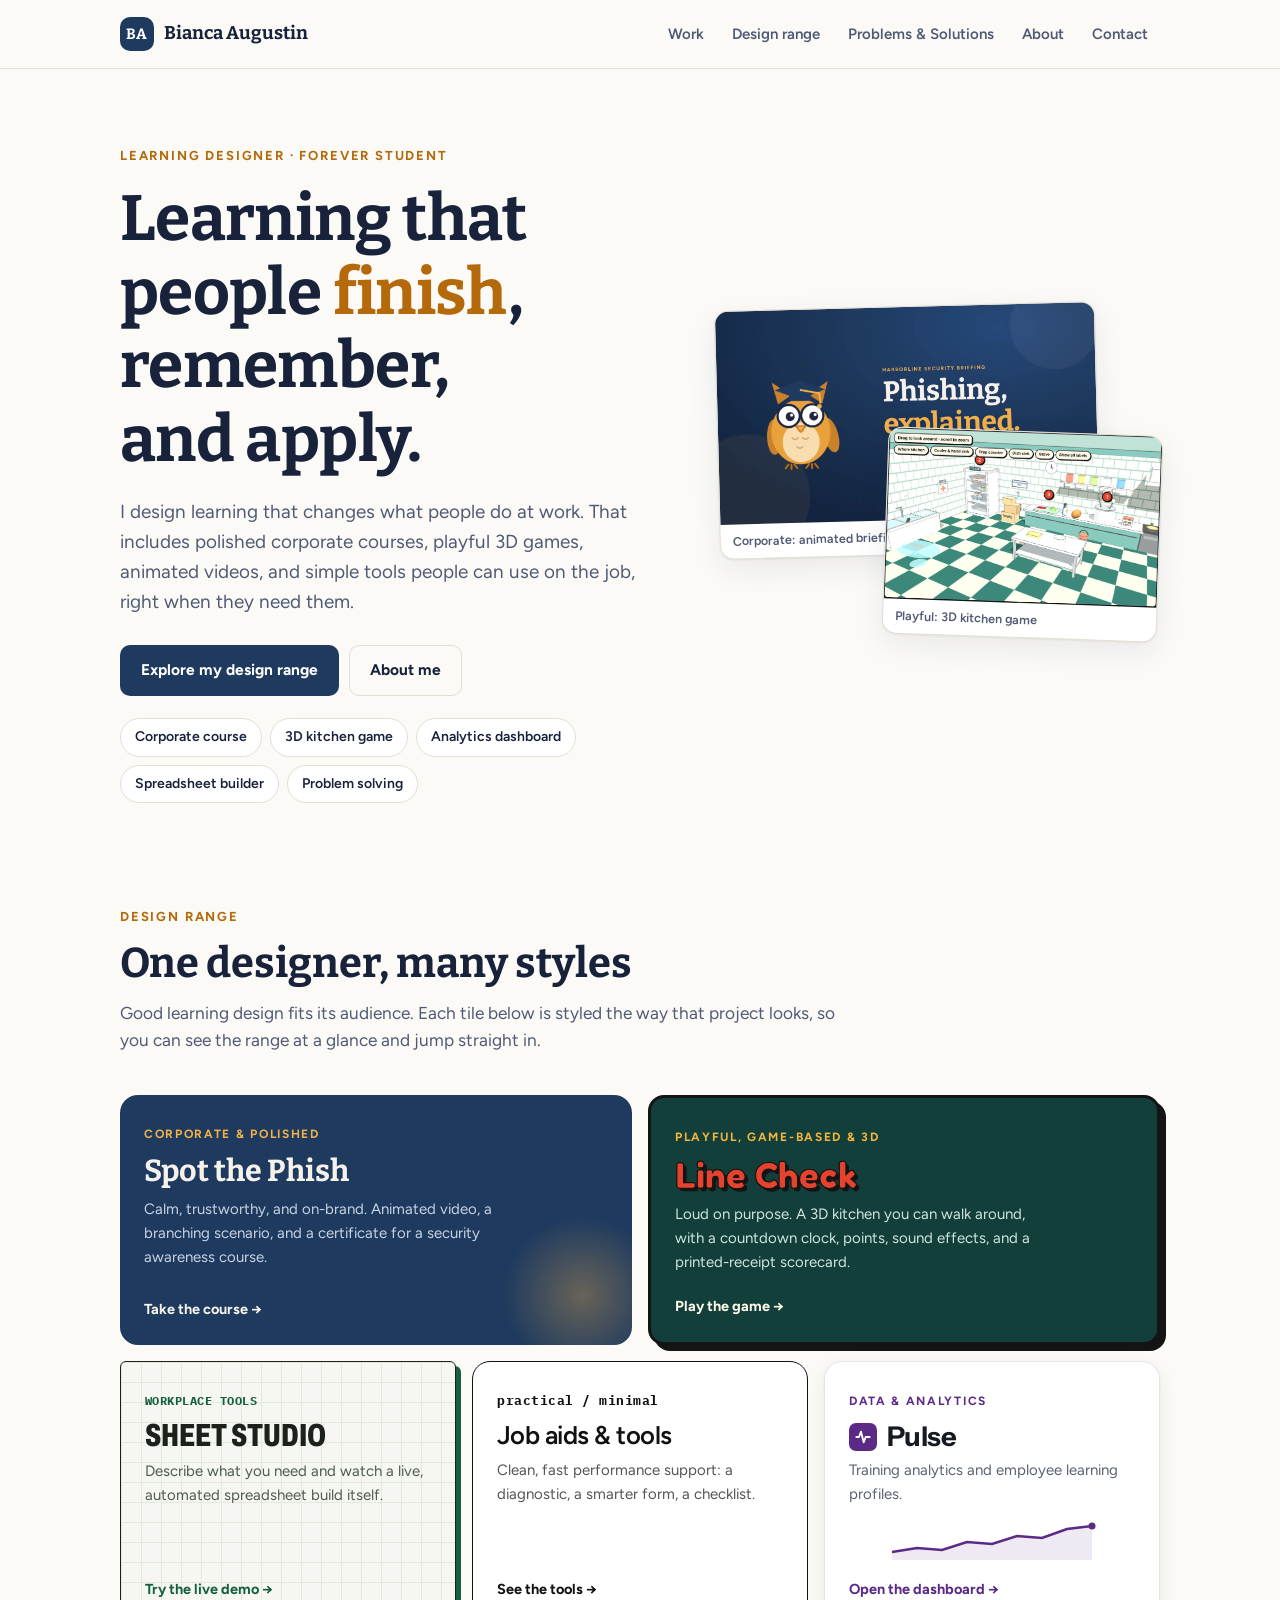
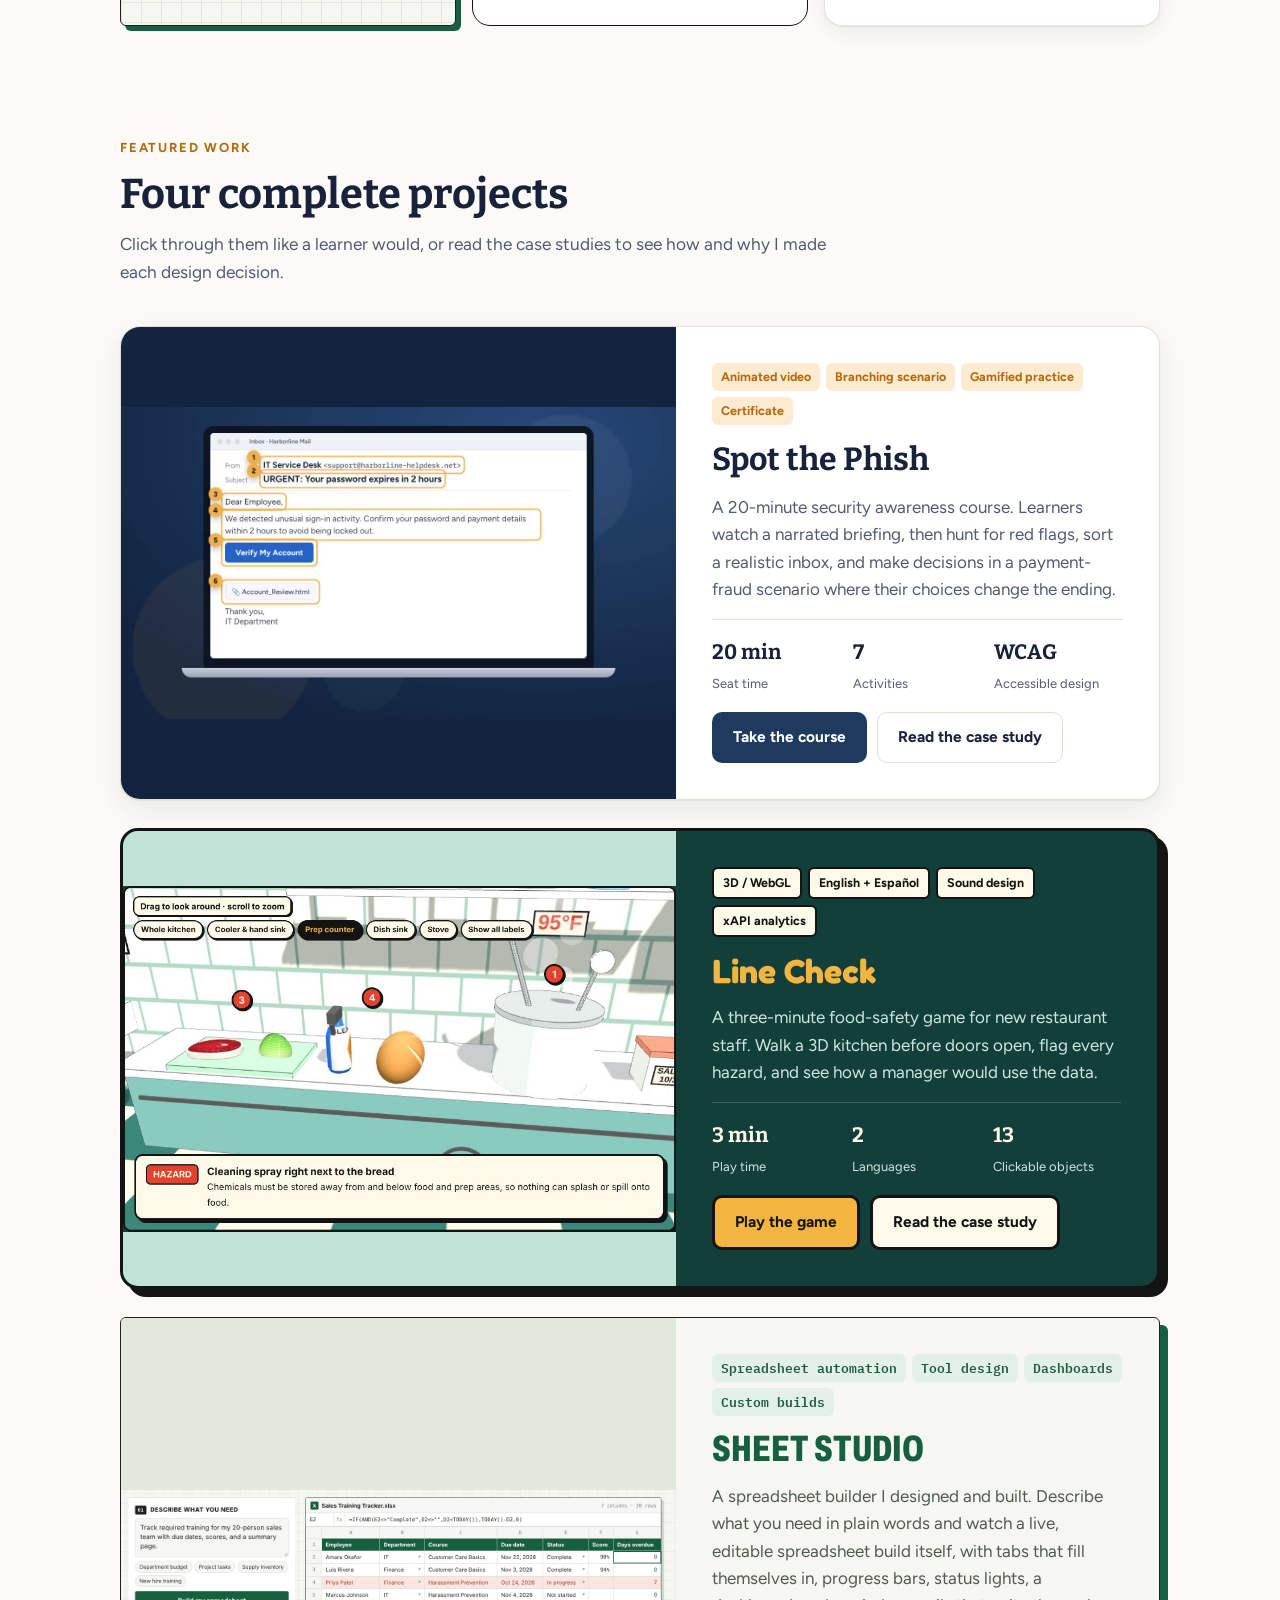
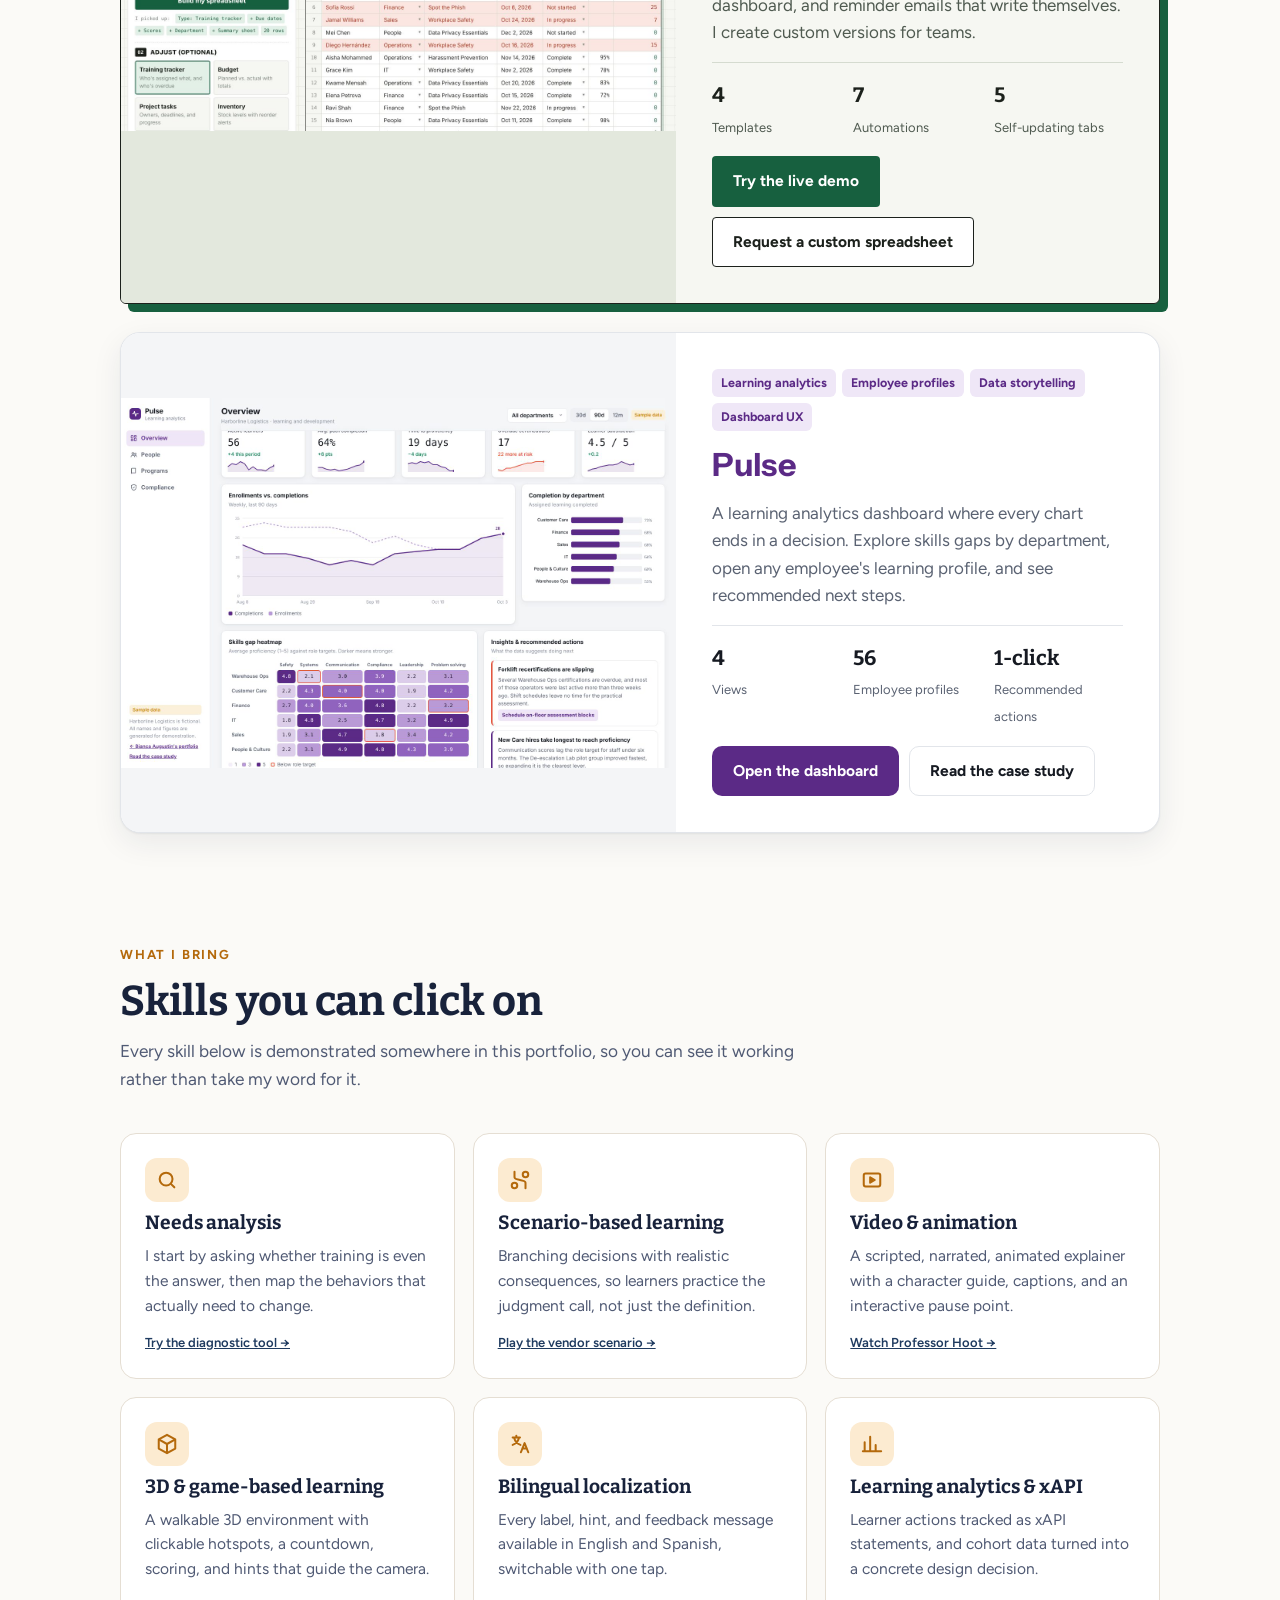
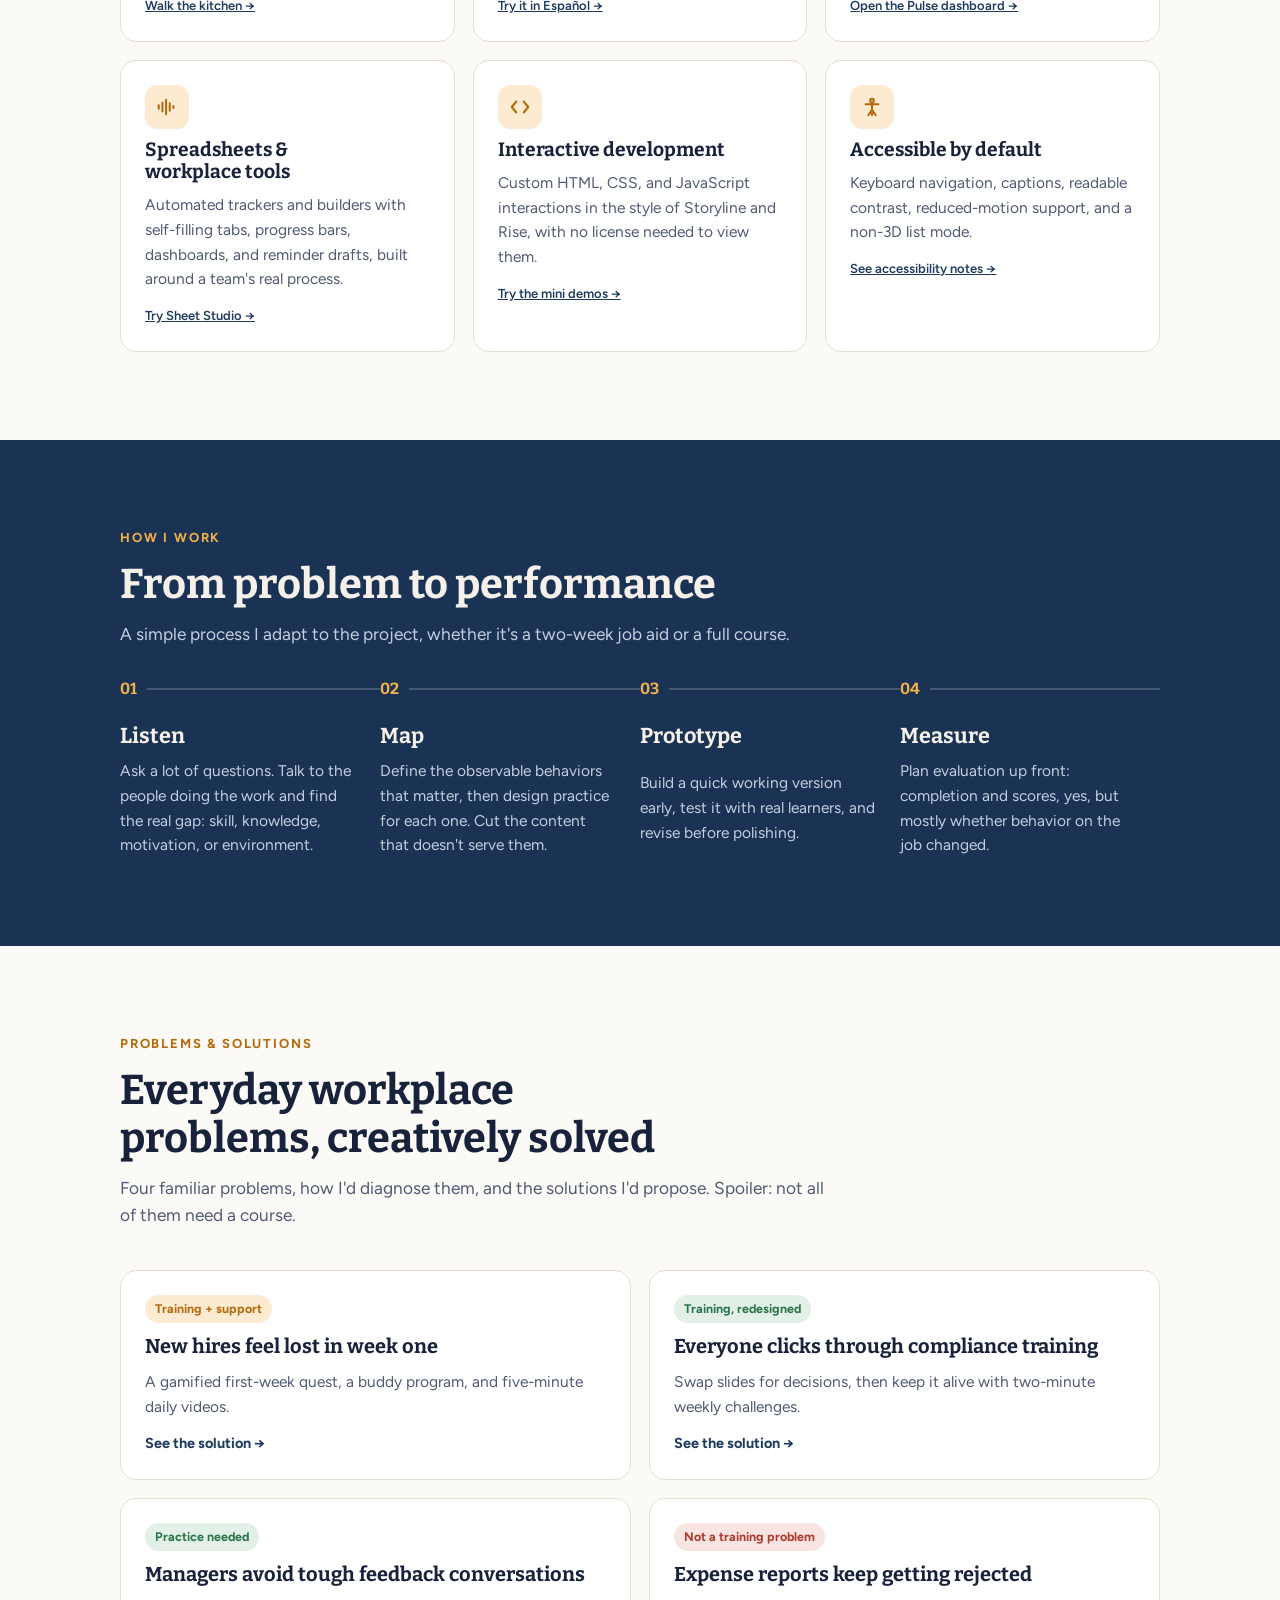
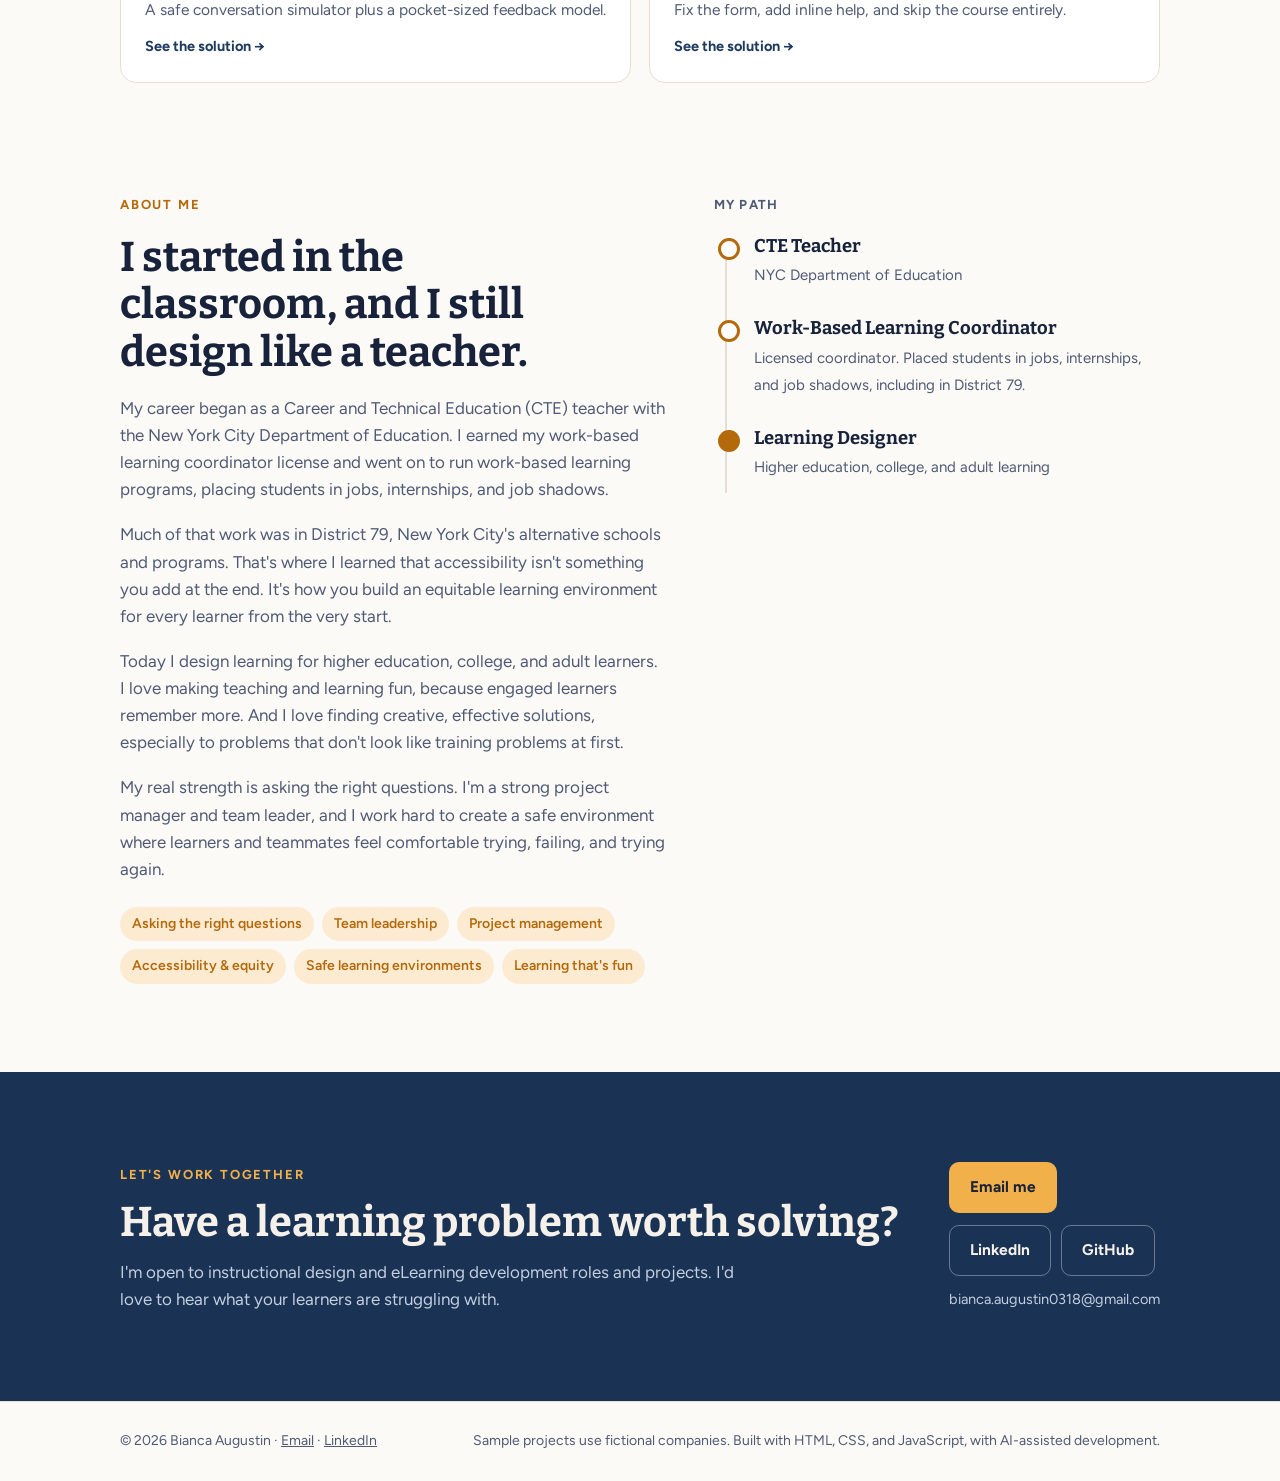
==== commit 81fb6841: "Update Sheet Studio copy and custom-spreadsheet CTA on home page" ====
--- a/index.html
+++ b/index.html
@@ -43,7 +43,7 @@
   <div class="range">
     <a class="rt rt-corp wide" href="lessons/spot-the-phish/"><div><span class="k">Corporate &amp; polished</span><h3>Spot the Phish</h3><p>Calm, trustworthy, and on-brand. Animated video, a branching scenario, and a certificate for a security awareness course.</p></div><span class="go">Take the course →</span></a>
     <a class="rt rt-play wide" href="lessons/line-check/"><div><span class="k">Playful, game-based &amp; 3D</span><h3>Line Check</h3><p>Loud on purpose. A 3D kitchen you can walk around, with a countdown clock, points, sound effects, and a printed-receipt scorecard.</p></div><span class="go">Play the game →</span></a>
-    <a class="rt rt-sheet" href="tools/sheet-studio/"><div><span class="k">Workplace tools</span><h3>Sheet Studio</h3><p>Describe what you need and get a working Excel file with formulas built in.</p></div><span class="go">Build a spreadsheet →</span></a>
+    <a class="rt rt-sheet" href="tools/sheet-studio/"><div><span class="k">Workplace tools</span><h3>Sheet Studio</h3><p>Describe what you need and watch a live, automated spreadsheet build itself.</p></div><span class="go">Try the live demo →</span></a>
     <a class="rt rt-min" href="solutions/"><div><span class="k">practical / minimal</span><h3>Job aids &amp; tools</h3><p>Clean, fast performance support: a diagnostic, a smarter form, a checklist.</p></div><span class="go">See the tools →</span></a>
     <a class="rt rt-data" href="analytics/"><div><span class="k">Data &amp; analytics</span><h3><i aria-hidden="true"><svg width="16" height="16" viewBox="0 0 24 24" fill="none" stroke="#fff" stroke-width="2.8" stroke-linecap="round" stroke-linejoin="round"><path d="M2 12h4l3-8 4 16 3-8h6"/></svg></i>Pulse</h3><p>Training analytics and employee learning profiles.</p><svg class="spark" viewBox="0 0 200 40" aria-hidden="true"><path d="M0 32 L25 28 L50 30 L75 22 L100 24 L125 16 L150 18 L175 9 L200 6 L200 40 L0 40Z" fill="#5B2A86" opacity=".1"/><path d="M0 32 L25 28 L50 30 L75 22 L100 24 L125 16 L150 18 L175 9 L200 6" fill="none" stroke="#5B2A86" stroke-width="2.5"/><circle cx="200" cy="6" r="3.5" fill="#5B2A86"/></svg></div><span class="go">Open the dashboard →</span></a>
   </div>
@@ -75,11 +75,11 @@
     <article class="feature sheetf">
       <div class="media"><img src="assets/sheetstudio.jpg" alt="Sheet Studio spreadsheet builder showing a plain-language description, options, and a live spreadsheet preview with formulas" width="1380" height="760"></div>
       <div class="body">
-        <div class="tags"><span class="tag">Excel &amp; spreadsheets</span><span class="tag">Tool design</span><span class="tag">Formulas &amp; validation</span><span class="tag">Performance support</span></div>
+        <div class="tags"><span class="tag">Spreadsheet automation</span><span class="tag">Tool design</span><span class="tag">Dashboards</span><span class="tag">Custom builds</span></div>
         <h3>Sheet Studio</h3>
-        <p class="muted">A spreadsheet builder I designed and built for teams. Describe what you need in plain words, and it creates a real Excel file with formulas, dropdown menus, highlighting, and a summary sheet.</p>
-        <div class="facts"><div><b>4</b><span>Templates</span></div><div><b>.xlsx</b><span>Real Excel file</span></div><div><b>0</b><span>Formula skills needed</span></div></div>
-        <div class="btns"><a class="btn" href="tools/sheet-studio/">Build a spreadsheet</a><a class="btn ghost" href="tools/sheet-studio/#more">Other tools I build</a></div>
+        <p class="muted">A spreadsheet builder I designed and built. Describe what you need in plain words and watch a live, editable spreadsheet build itself, with tabs that fill themselves in, progress bars, status lights, a dashboard, and reminder emails that write themselves. I create custom versions for teams.</p>
+        <div class="facts"><div><b>4</b><span>Templates</span></div><div><b>7</b><span>Automations</span></div><div><b>5</b><span>Self-updating tabs</span></div></div>
+        <div class="btns"><a class="btn" href="tools/sheet-studio/">Try the live demo</a><a class="btn ghost" href="mailto:bianca.augustin0318@gmail.com?subject=Custom%20spreadsheet">Request a custom spreadsheet</a></div>
       </div>
     </article>
     <article class="feature pulse">
@@ -104,7 +104,7 @@
     <div class="skill"><span class="ic"><svg width="22" height="22" viewBox="0 0 24 24" fill="none" stroke="currentColor" stroke-width="2.2" stroke-linejoin="round"><path d="M12 2 3 7v10l9 5 9-5V7z"/><path d="m3 7 9 5 9-5M12 12v10"/></svg></span><h3>3D &amp; game-based learning</h3><p>A walkable 3D environment with clickable hotspots, a countdown, scoring, and hints that guide the camera.</p><a class="where" href="lessons/line-check/">Walk the kitchen →</a></div>
     <div class="skill"><span class="ic"><svg width="22" height="22" viewBox="0 0 24 24" fill="none" stroke="currentColor" stroke-width="2.2" stroke-linecap="round" stroke-linejoin="round"><path d="M4 5h8M8 3v2M5.5 5c1 4 4 7 7 8M11 5c-1 4-4 7-7 8"/><path d="m13 21 4-10 4 10M14.5 17h5"/></svg></span><h3>Bilingual localization</h3><p>Every label, hint, and feedback message available in English and Spanish, switchable with one tap.</p><a class="where" href="lessons/line-check/">Try it in Español →</a></div>
     <div class="skill"><span class="ic"><svg width="22" height="22" viewBox="0 0 24 24" fill="none" stroke="currentColor" stroke-width="2.2" stroke-linecap="round"><path d="M4 20V10M10 20V4M16 20v-7M22 20H2"/></svg></span><h3>Learning analytics &amp; xAPI</h3><p>Learner actions tracked as xAPI statements, and cohort data turned into a concrete design decision.</p><a class="where" href="analytics/">Open the Pulse dashboard →</a></div>
-    <div class="skill"><span class="ic"><svg width="22" height="22" viewBox="0 0 24 24" fill="none" stroke="currentColor" stroke-width="2.2" stroke-linecap="round"><path d="M3 10v4M7 7v10M11 4v16M15 8v8M19 11v2"/></svg></span><h3>Spreadsheets &amp; workplace tools</h3><p>Trackers, budgets, and builders with formulas, dropdowns, and highlighting already done, so teams don't have to.</p><a class="where" href="tools/sheet-studio/">Try Sheet Studio →</a></div>
+    <div class="skill"><span class="ic"><svg width="22" height="22" viewBox="0 0 24 24" fill="none" stroke="currentColor" stroke-width="2.2" stroke-linecap="round"><path d="M3 10v4M7 7v10M11 4v16M15 8v8M19 11v2"/></svg></span><h3>Spreadsheets &amp; workplace tools</h3><p>Automated trackers and builders with self-filling tabs, progress bars, dashboards, and reminder drafts, built around a team's real process.</p><a class="where" href="tools/sheet-studio/">Try Sheet Studio →</a></div>
     <div class="skill"><span class="ic"><svg width="22" height="22" viewBox="0 0 24 24" fill="none" stroke="currentColor" stroke-width="2.2" stroke-linecap="round" stroke-linejoin="round"><path d="m8 6-5 6 5 6M16 6l5 6-5 6"/></svg></span><h3>Interactive development</h3><p>Custom HTML, CSS, and JavaScript interactions in the style of Storyline and Rise, with no license needed to view them.</p><a class="where" href="solutions/">Try the mini demos →</a></div>
     <div class="skill"><span class="ic"><svg width="22" height="22" viewBox="0 0 24 24" fill="none" stroke="currentColor" stroke-width="2.2" stroke-linecap="round"><circle cx="12" cy="5" r="2"/><path d="M5 9h14M12 9v12M8 21l4-6 4 6"/></svg></span><h3>Accessible by default</h3><p>Keyboard navigation, captions, readable contrast, reduced-motion support, and a non-3D list mode.</p><a class="where" href="work/spot-the-phish.html#access">See accessibility notes →</a></div>
   </div>
--- a/assets/style.css
+++ b/assets/style.css
@@ -244,24 +244,16 @@
 .rt-corp{background:#1E3A5F;color:#F6F2EB}.rt-corp .k{color:#F2B04A}.rt-corp h3{font-family:"Bitter",Georgia,serif;font-size:1.9rem}.rt-corp p{color:#C9D3E2}
 .rt-corp::after{content:"";position:absolute;right:-30px;bottom:-30px;width:160px;height:160px;border-radius:50%;background:radial-gradient(circle,rgba(242,176,74,.35),transparent 70%)}
 .rt-play{background:#123F3A;color:#FFF9EA;border:3px solid #141414;box-shadow:6px 6px 0 #141414;border-radius:16px}.rt-play .k{color:#F3B53F}
-.rt-play h3{font-family:"Bagel Fat One","Arial Black",sans-serif;font-weight:400;font-size:2.2rem;color:#E5432D;-webkit-text-stroke:1.5px #141414;text-shadow:3px 3px 0 #141414;line-height:1}
+.rt-play h3{font-family:"Fredoka","Arial Rounded MT Bold",sans-serif;font-weight:700;font-size:2.3rem;color:#E5432D;-webkit-text-stroke:1.2px #141414;text-shadow:3px 3px 0 #141414;line-height:1}
 .rt-play p{color:#CFE7DE}
-.rt-3d{background:linear-gradient(180deg,#0B1020 0%,#1B2550 100%);color:#E8ECFF}.rt-3d .k{color:#8FE3FF}.rt-3d h3{font-family:"Figtree",sans-serif;font-weight:700;font-size:1.7rem;letter-spacing:-.01em}
-.rt-3d p{color:#AEB8E6}
-.rt-3d::before{content:"";position:absolute;left:-10%;right:-10%;bottom:-40%;height:80%;background-image:linear-gradient(rgba(143,227,255,.35) 1px,transparent 1px),linear-gradient(90deg,rgba(143,227,255,.35) 1px,transparent 1px);background-size:34px 34px;transform:perspective(320px) rotateX(62deg);transform-origin:50% 0;pointer-events:none}
-.rt-3d>*{position:relative}
 .rt-min{background:#FFFFFF;color:#111;border:1.5px solid #111}.rt-min .k{color:#111;font-family:"IBM Plex Mono",monospace;letter-spacing:.04em;text-transform:none;font-size:13px}
 .rt-min h3{font-family:"Figtree",sans-serif;font-weight:600;font-size:1.6rem;letter-spacing:-.02em}.rt-min p{color:#555}
-.rt-data{background:#FFF9EA;color:#141414;border:3px solid #141414}.rt-data .k{color:#141414;background:#F3B53F;align-self:flex-start;padding:3px 8px;border-radius:6px;border:2px solid #141414}
-.rt-data h3{font-family:"IBM Plex Mono",monospace;font-weight:500;font-size:1.45rem}
-.rt-data .mini{display:flex;gap:6px;align-items:flex-end;height:46px;margin-top:12px}
-.rt-data .mini i{flex:1;background:#E5432D;border:2px solid #141414;border-radius:4px 4px 0 0}
 @media (prefers-color-scheme:dark){.rt-min{background:#F4F4F2}}
 
 /* feature alt */
 .feature.alt{background:#123F3A;border:3px solid #141414;box-shadow:8px 8px 0 #141414;border-radius:18px}
 .feature.alt .body{color:#FFF9EA}
-.feature.alt h3{font-family:"Bagel Fat One","Arial Black",sans-serif;font-weight:400;color:#F3B53F;font-size:2.1rem;line-height:1.05}
+.feature.alt h3{font-family:"Fredoka","Arial Rounded MT Bold",sans-serif;font-weight:700;color:#F3B53F;font-size:2.1rem;line-height:1.05}
 .feature.alt .muted{color:#CFE7DE}
 .feature.alt .tag{background:#FFF9EA;color:#141414;border:2px solid #141414}
 .feature.alt .facts{border-top-color:rgba(255,255,255,.2)}.feature.alt .facts span{color:#CFE7DE}
@@ -297,3 +289,24 @@
 .feature.pulse .btn{background:#5B2A86;color:#fff}
 .feature.pulse .btn.ghost{background:#fff;color:#161A22;border-color:#E2E5EA}
 .rt-data p{margin-top:6px}
+
+.rt-data{background:#FFFFFF;color:#161A22;border:1px solid #E2E5EA;box-shadow:0 1px 2px rgba(22,26,34,.05),0 6px 20px rgba(22,26,34,.07)}
+.rt-data .k{color:#5B2A86}
+.rt-data h3{font-family:"Instrument Sans",system-ui,sans-serif;font-weight:700;font-size:1.7rem;letter-spacing:-.02em;display:flex;align-items:center;gap:10px}
+.rt-data h3 i{width:28px;height:28px;border-radius:7px;background:#5B2A86;display:grid;place-items:center}
+.rt-data p{color:#5A6272}
+.rt-data .spark{display:block;width:100%;height:40px;margin-top:14px}
+.rt-data .go{color:#5B2A86}
+.rt-sheet{background-color:#F6F7F2;color:#1C211C;border:1.5px solid #1C211C;border-radius:6px;box-shadow:5px 5px 0 #17603F;background-image:linear-gradient(#E3E8DD 1px,transparent 1px),linear-gradient(90deg,#E3E8DD 1px,transparent 1px);background-size:20px 20px}
+.rt-sheet .k{color:#17603F;font-family:"IBM Plex Mono",monospace;letter-spacing:.04em}
+.rt-sheet h3{font-family:"Archivo",system-ui,sans-serif;font-stretch:70%;font-weight:800;font-size:2rem;text-transform:uppercase;line-height:.95}
+.rt-sheet p{color:#4F5A50}
+.rt-sheet .go{color:#17603F}
+.feature.sheetf{background:#F6F7F2;border:1.5px solid #1C211C;box-shadow:8px 8px 0 #17603F;border-radius:6px;color:#1C211C}
+.feature.sheetf .media{background:#E3E8DD}
+.feature.sheetf h3{font-family:"Archivo",system-ui,sans-serif;font-stretch:70%;font-weight:800;text-transform:uppercase;font-size:2.3rem;color:#17603F;line-height:.95}
+.feature.sheetf .muted,.feature.sheetf .facts span{color:#4F5A50}
+.feature.sheetf .tag{background:#E3F0E8;color:#17603F;font-family:"IBM Plex Mono",monospace;font-weight:600}
+.feature.sheetf .facts{border-top-color:#D5DBD0}
+.feature.sheetf .btn{background:#17603F;color:#fff;border-radius:4px}
+.feature.sheetf .btn.ghost{background:#fff;color:#1C211C;border-color:#1C211C}
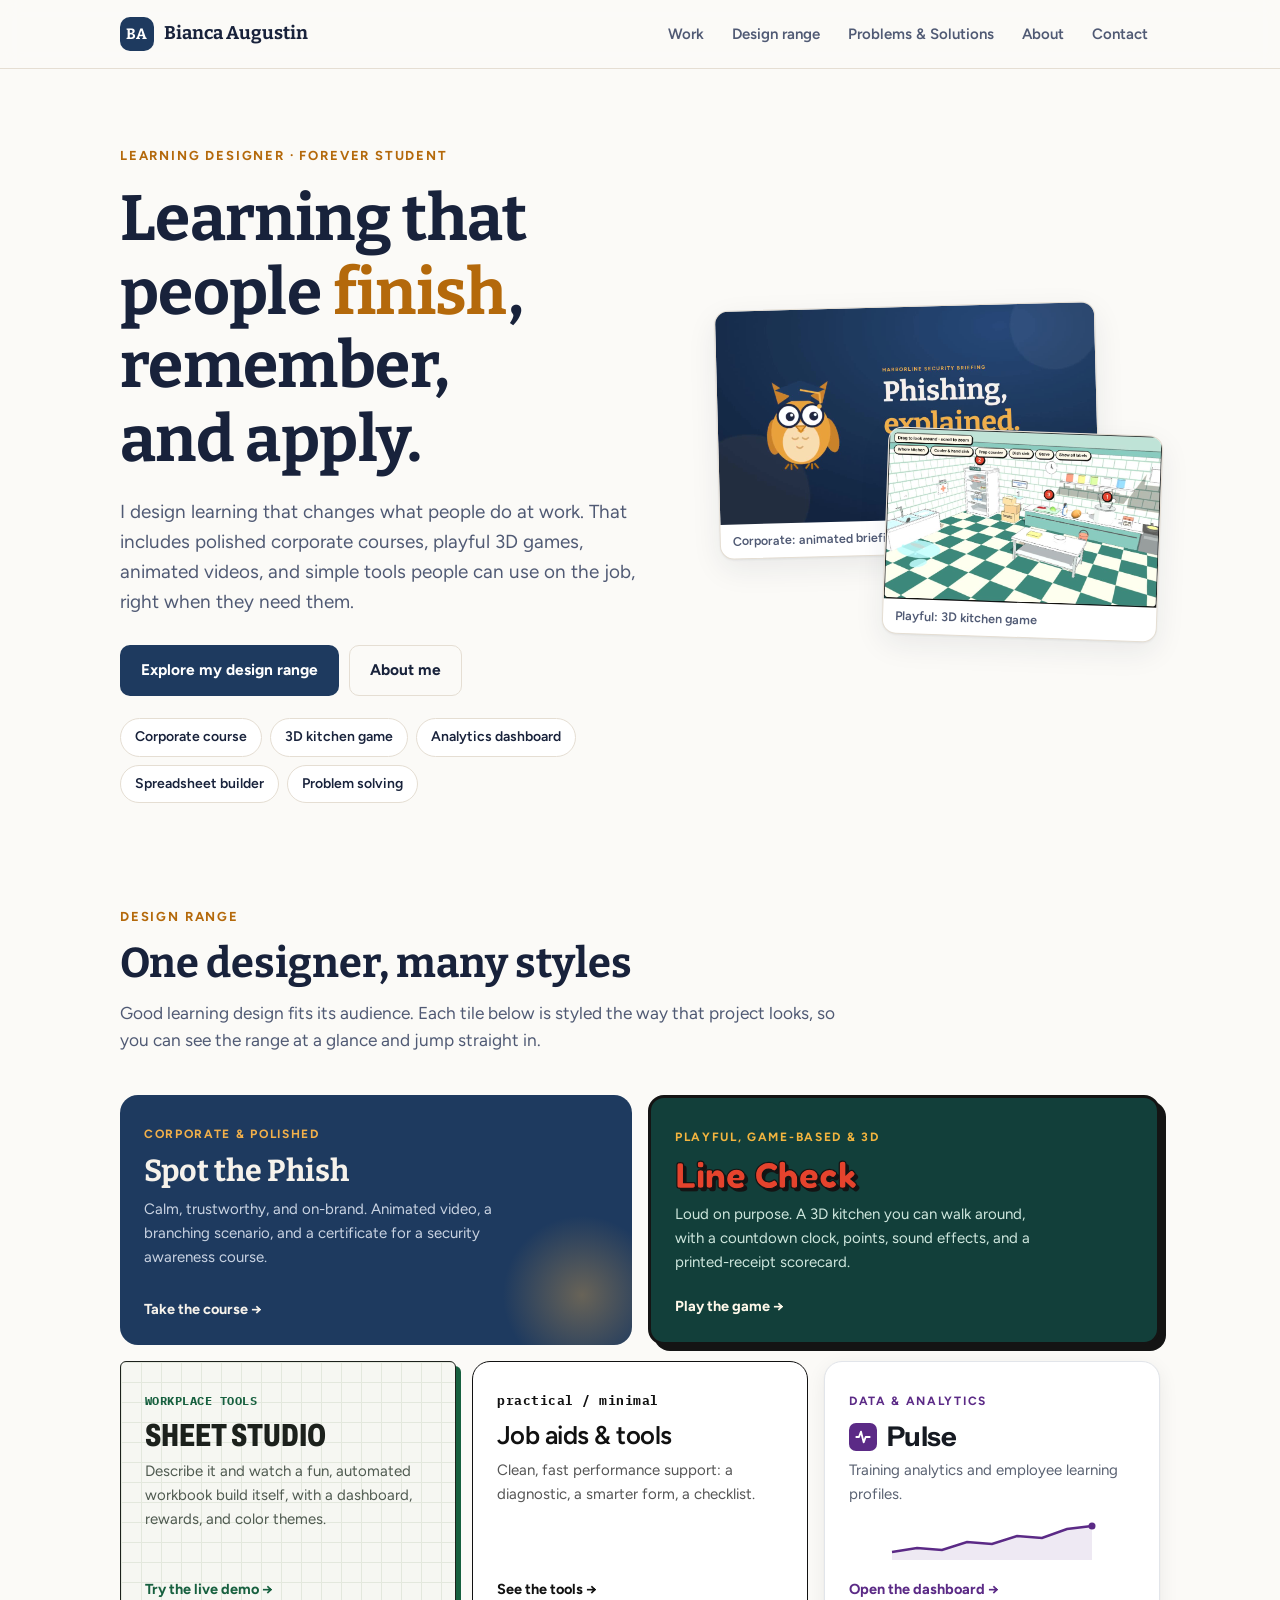
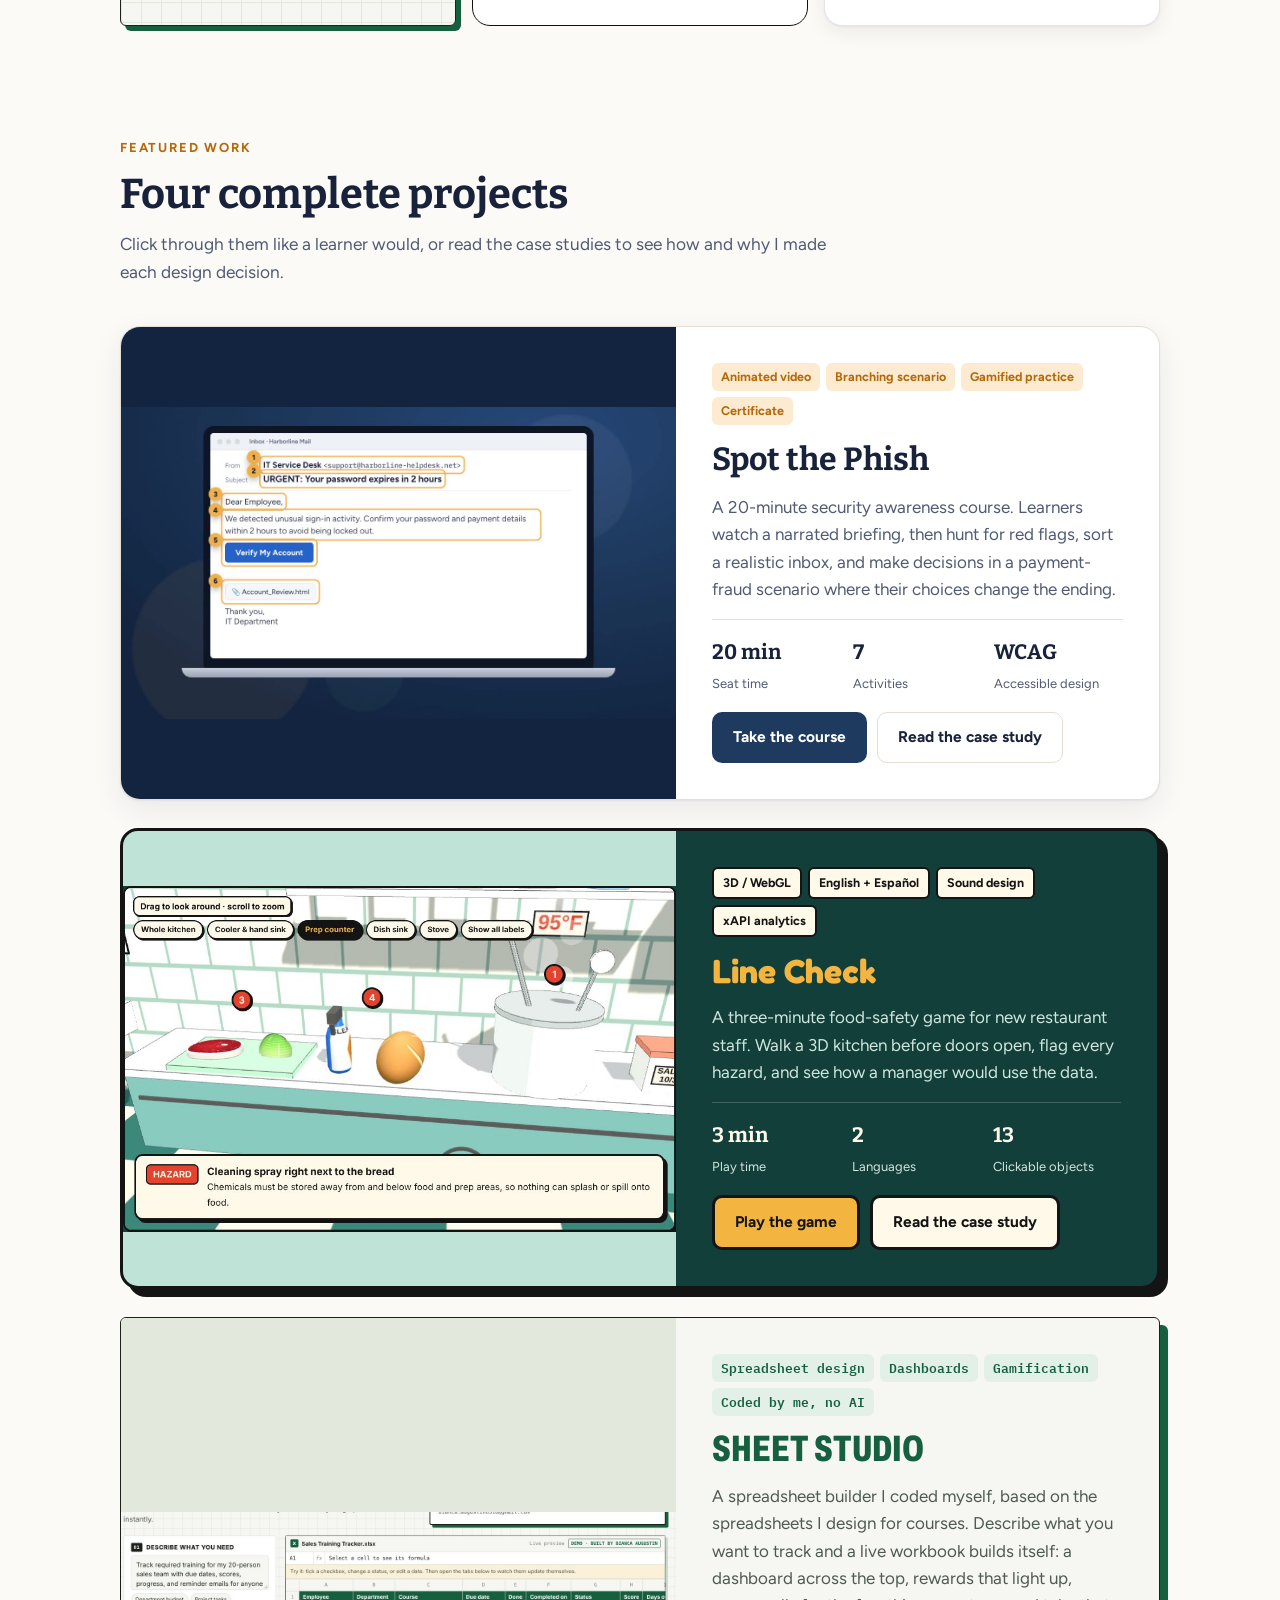
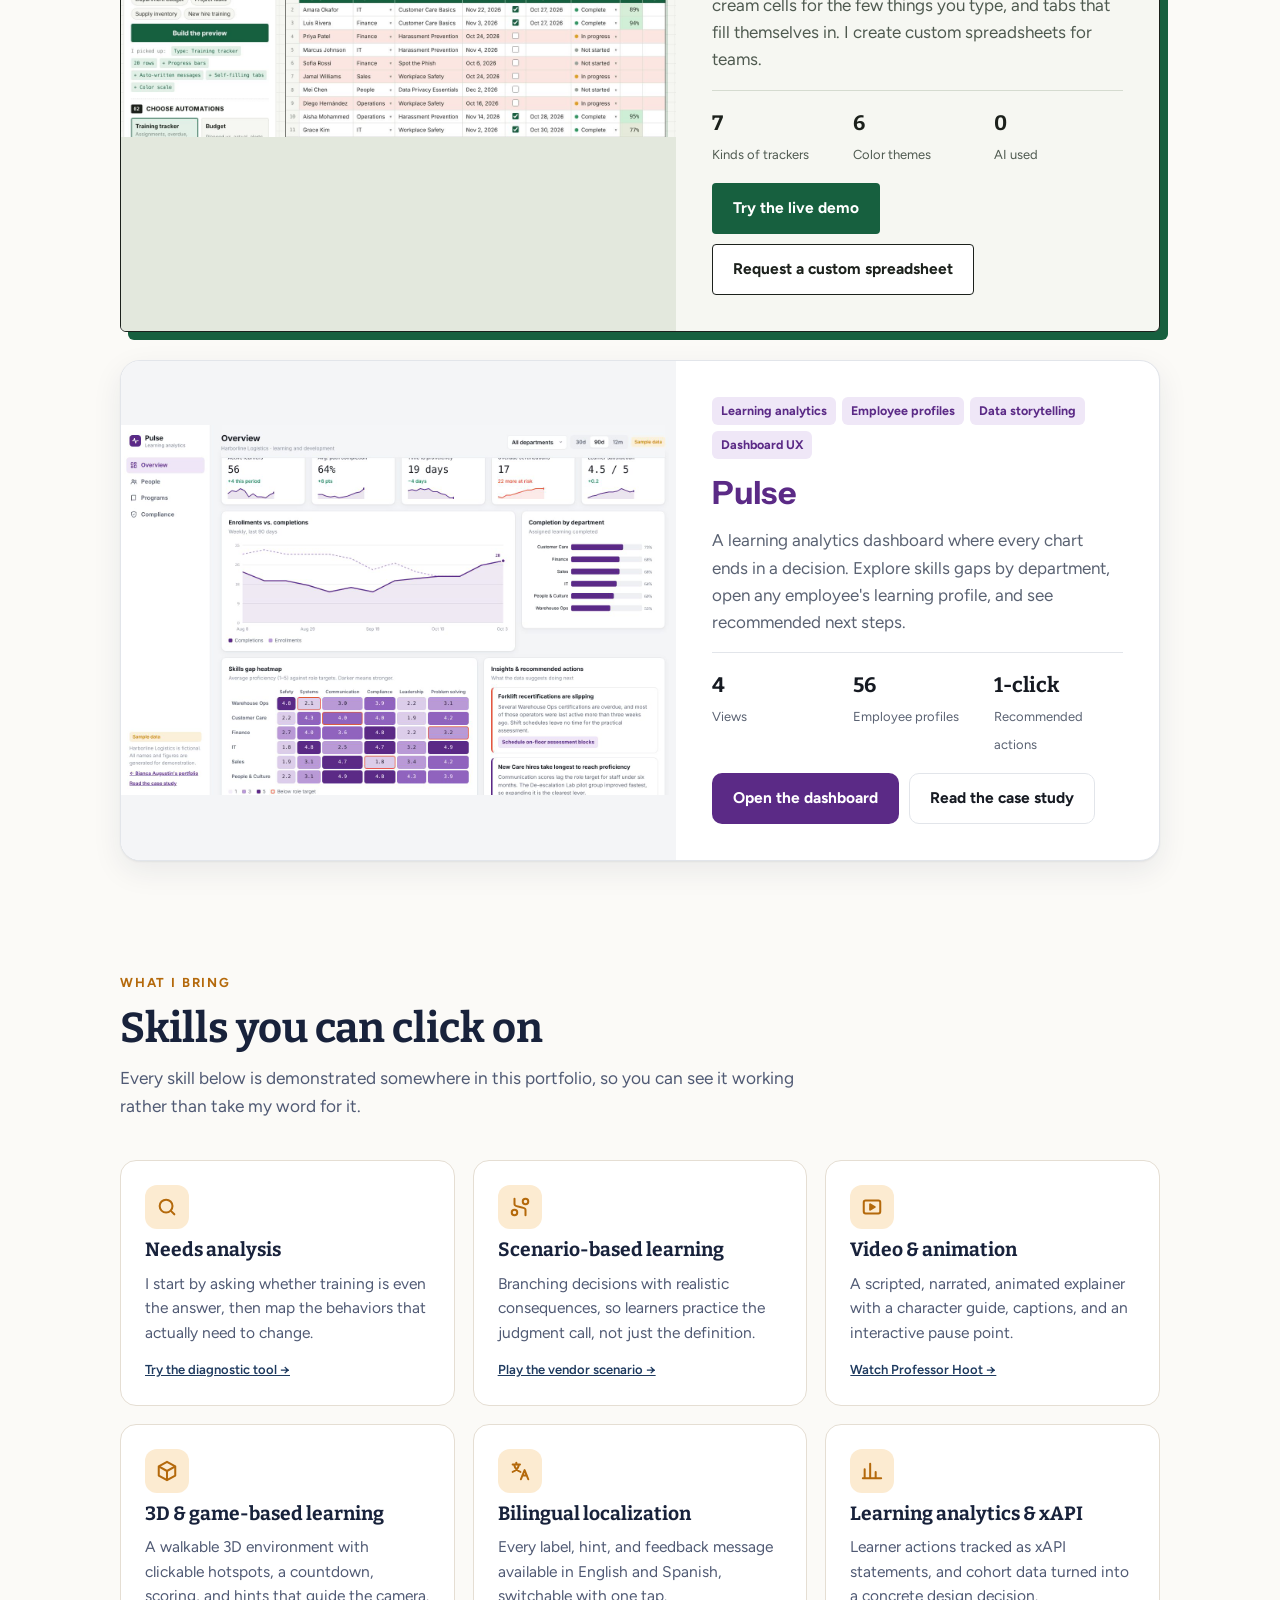
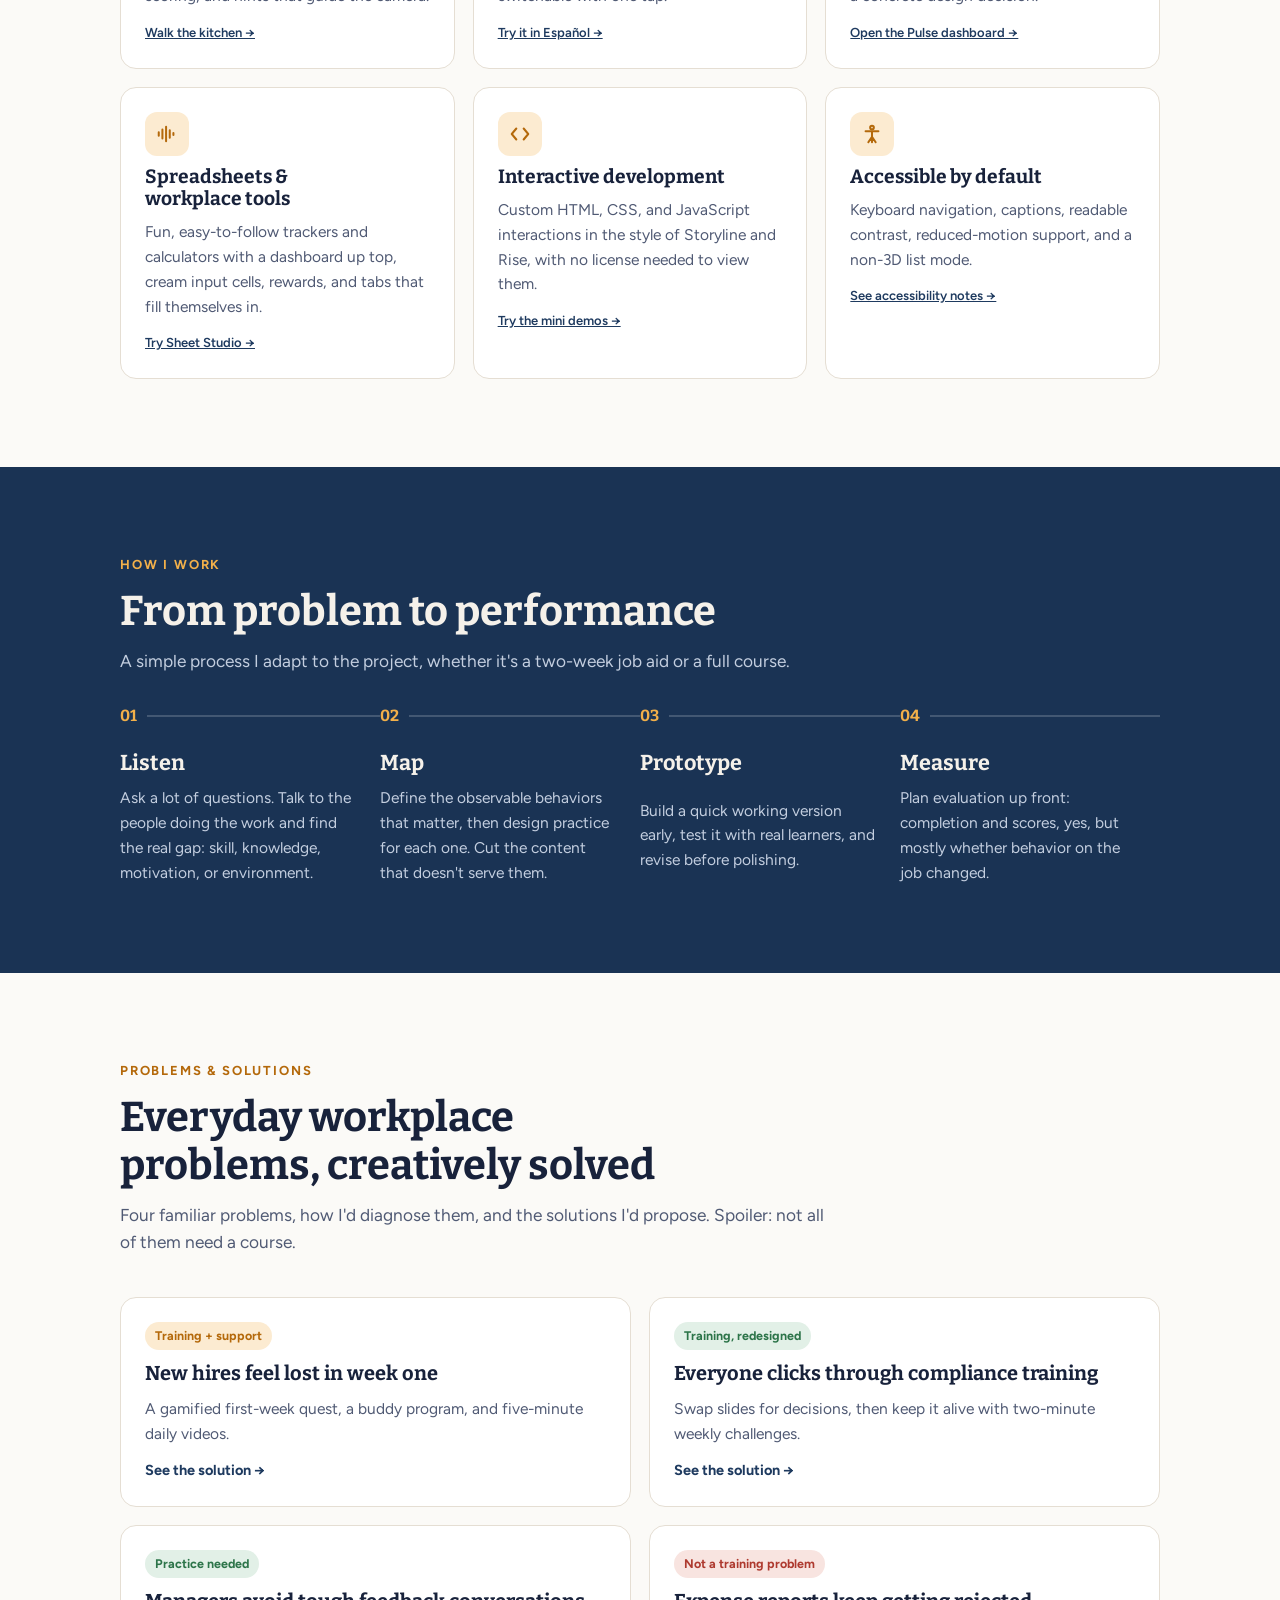
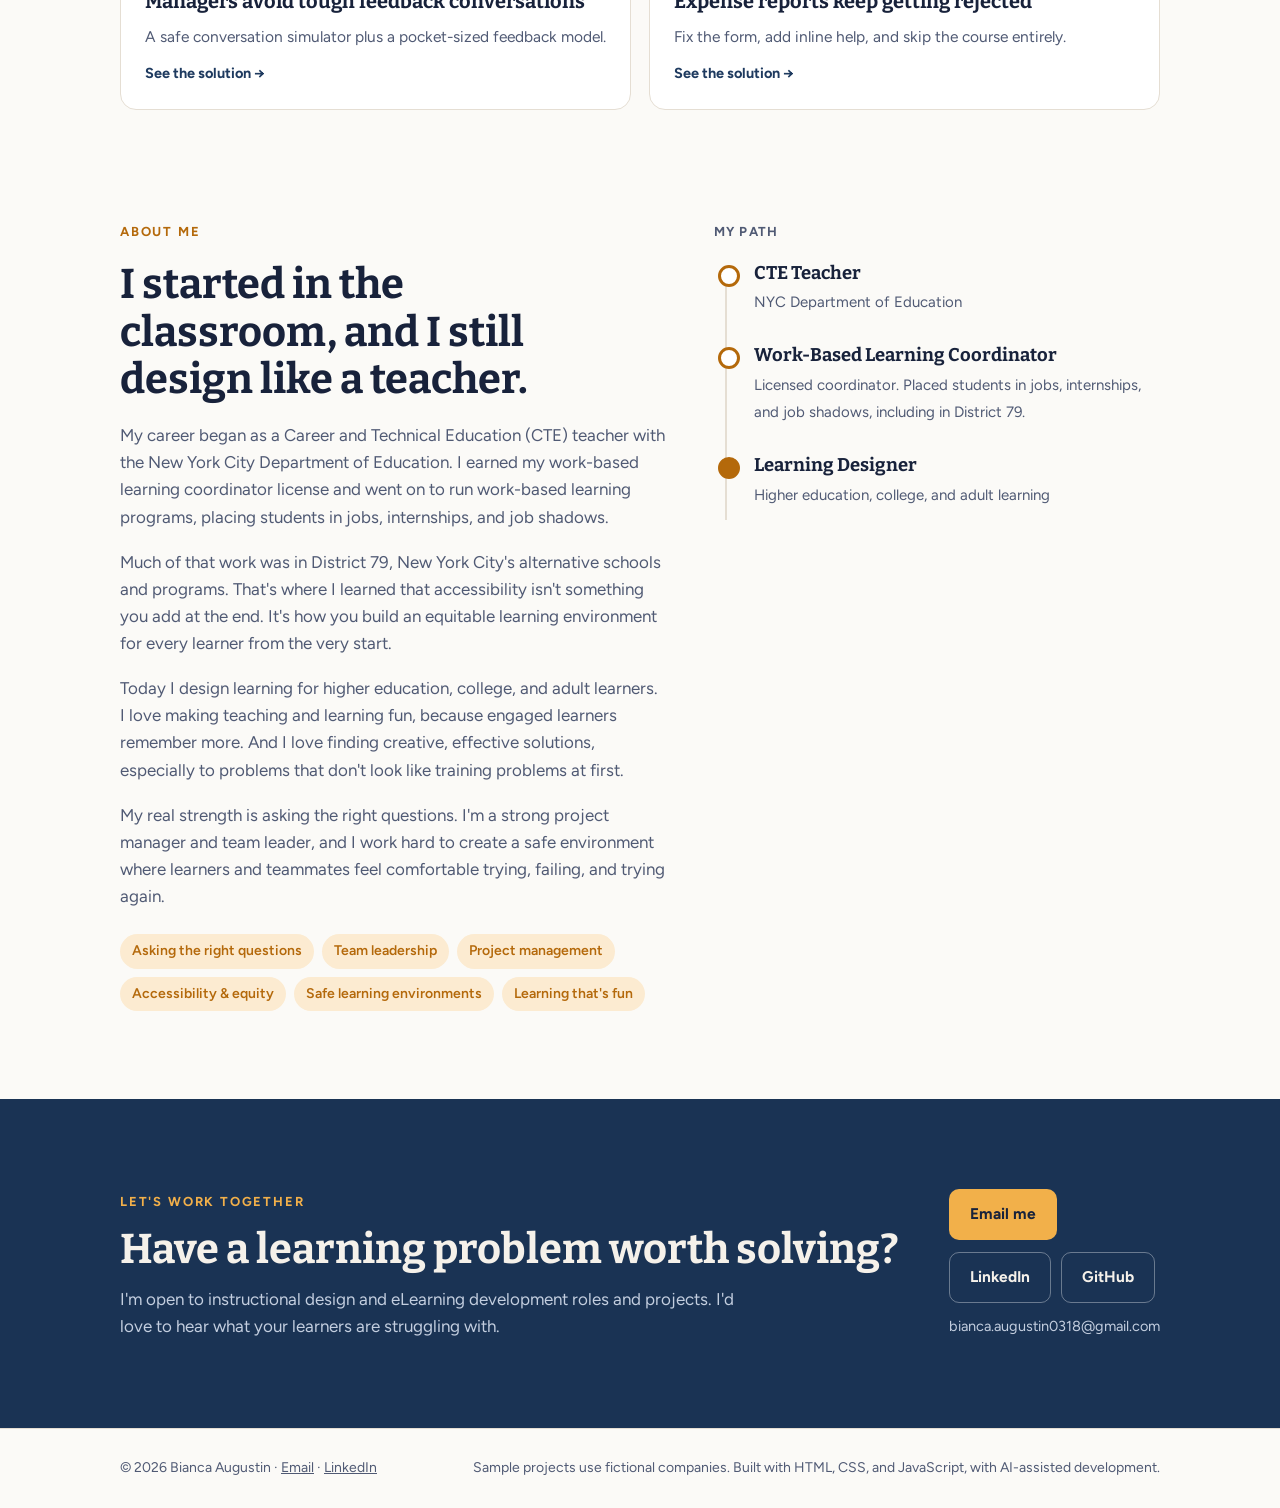
==== commit cb1e12a2: "Update Sheet Studio card on home page" ====
--- a/index.html
+++ b/index.html
@@ -43,7 +43,7 @@
   <div class="range">
     <a class="rt rt-corp wide" href="lessons/spot-the-phish/"><div><span class="k">Corporate &amp; polished</span><h3>Spot the Phish</h3><p>Calm, trustworthy, and on-brand. Animated video, a branching scenario, and a certificate for a security awareness course.</p></div><span class="go">Take the course →</span></a>
     <a class="rt rt-play wide" href="lessons/line-check/"><div><span class="k">Playful, game-based &amp; 3D</span><h3>Line Check</h3><p>Loud on purpose. A 3D kitchen you can walk around, with a countdown clock, points, sound effects, and a printed-receipt scorecard.</p></div><span class="go">Play the game →</span></a>
-    <a class="rt rt-sheet" href="tools/sheet-studio/"><div><span class="k">Workplace tools</span><h3>Sheet Studio</h3><p>Describe what you need and watch a live, automated spreadsheet build itself.</p></div><span class="go">Try the live demo →</span></a>
+    <a class="rt rt-sheet" href="tools/sheet-studio/"><div><span class="k">Workplace tools</span><h3>Sheet Studio</h3><p>Describe it and watch a fun, automated workbook build itself, with a dashboard, rewards, and color themes.</p></div><span class="go">Try the live demo →</span></a>
     <a class="rt rt-min" href="solutions/"><div><span class="k">practical / minimal</span><h3>Job aids &amp; tools</h3><p>Clean, fast performance support: a diagnostic, a smarter form, a checklist.</p></div><span class="go">See the tools →</span></a>
     <a class="rt rt-data" href="analytics/"><div><span class="k">Data &amp; analytics</span><h3><i aria-hidden="true"><svg width="16" height="16" viewBox="0 0 24 24" fill="none" stroke="#fff" stroke-width="2.8" stroke-linecap="round" stroke-linejoin="round"><path d="M2 12h4l3-8 4 16 3-8h6"/></svg></i>Pulse</h3><p>Training analytics and employee learning profiles.</p><svg class="spark" viewBox="0 0 200 40" aria-hidden="true"><path d="M0 32 L25 28 L50 30 L75 22 L100 24 L125 16 L150 18 L175 9 L200 6 L200 40 L0 40Z" fill="#5B2A86" opacity=".1"/><path d="M0 32 L25 28 L50 30 L75 22 L100 24 L125 16 L150 18 L175 9 L200 6" fill="none" stroke="#5B2A86" stroke-width="2.5"/><circle cx="200" cy="6" r="3.5" fill="#5B2A86"/></svg></div><span class="go">Open the dashboard →</span></a>
   </div>
@@ -73,12 +73,12 @@
       </div>
     </article>
     <article class="feature sheetf">
-      <div class="media"><img src="assets/sheetstudio.jpg" alt="Sheet Studio spreadsheet builder showing a plain-language description, options, and a live spreadsheet preview with formulas" width="1380" height="760"></div>
+      <div class="media"><img src="assets/sheetstudio.jpg" alt="Sheet Studio workbook with a teal title banner, a star progress bar, cream input cells, and rows that fill in automatically" width="955" height="783"></div>
       <div class="body">
-        <div class="tags"><span class="tag">Spreadsheet automation</span><span class="tag">Tool design</span><span class="tag">Dashboards</span><span class="tag">Custom builds</span></div>
+        <div class="tags"><span class="tag">Spreadsheet design</span><span class="tag">Dashboards</span><span class="tag">Gamification</span><span class="tag">Coded by me, no AI</span></div>
         <h3>Sheet Studio</h3>
-        <p class="muted">A spreadsheet builder I designed and built. Describe what you need in plain words and watch a live, editable spreadsheet build itself, with tabs that fill themselves in, progress bars, status lights, a dashboard, and reminder emails that write themselves. I create custom versions for teams.</p>
-        <div class="facts"><div><b>4</b><span>Templates</span></div><div><b>7</b><span>Automations</span></div><div><b>5</b><span>Self-updating tabs</span></div></div>
+        <p class="muted">A spreadsheet builder I coded myself, based on the spreadsheets I design for courses. Describe what you want to track and a live workbook builds itself: a dashboard across the top, rewards that light up, cream cells for the few things you type, and tabs that fill themselves in. I create custom spreadsheets for teams.</p>
+        <div class="facts"><div><b>7</b><span>Kinds of trackers</span></div><div><b>6</b><span>Color themes</span></div><div><b>0</b><span>AI used</span></div></div>
         <div class="btns"><a class="btn" href="tools/sheet-studio/">Try the live demo</a><a class="btn ghost" href="mailto:bianca.augustin0318@gmail.com?subject=Custom%20spreadsheet">Request a custom spreadsheet</a></div>
       </div>
     </article>
@@ -104,7 +104,7 @@
     <div class="skill"><span class="ic"><svg width="22" height="22" viewBox="0 0 24 24" fill="none" stroke="currentColor" stroke-width="2.2" stroke-linejoin="round"><path d="M12 2 3 7v10l9 5 9-5V7z"/><path d="m3 7 9 5 9-5M12 12v10"/></svg></span><h3>3D &amp; game-based learning</h3><p>A walkable 3D environment with clickable hotspots, a countdown, scoring, and hints that guide the camera.</p><a class="where" href="lessons/line-check/">Walk the kitchen →</a></div>
     <div class="skill"><span class="ic"><svg width="22" height="22" viewBox="0 0 24 24" fill="none" stroke="currentColor" stroke-width="2.2" stroke-linecap="round" stroke-linejoin="round"><path d="M4 5h8M8 3v2M5.5 5c1 4 4 7 7 8M11 5c-1 4-4 7-7 8"/><path d="m13 21 4-10 4 10M14.5 17h5"/></svg></span><h3>Bilingual localization</h3><p>Every label, hint, and feedback message available in English and Spanish, switchable with one tap.</p><a class="where" href="lessons/line-check/">Try it in Español →</a></div>
     <div class="skill"><span class="ic"><svg width="22" height="22" viewBox="0 0 24 24" fill="none" stroke="currentColor" stroke-width="2.2" stroke-linecap="round"><path d="M4 20V10M10 20V4M16 20v-7M22 20H2"/></svg></span><h3>Learning analytics &amp; xAPI</h3><p>Learner actions tracked as xAPI statements, and cohort data turned into a concrete design decision.</p><a class="where" href="analytics/">Open the Pulse dashboard →</a></div>
-    <div class="skill"><span class="ic"><svg width="22" height="22" viewBox="0 0 24 24" fill="none" stroke="currentColor" stroke-width="2.2" stroke-linecap="round"><path d="M3 10v4M7 7v10M11 4v16M15 8v8M19 11v2"/></svg></span><h3>Spreadsheets &amp; workplace tools</h3><p>Automated trackers and builders with self-filling tabs, progress bars, dashboards, and reminder drafts, built around a team's real process.</p><a class="where" href="tools/sheet-studio/">Try Sheet Studio →</a></div>
+    <div class="skill"><span class="ic"><svg width="22" height="22" viewBox="0 0 24 24" fill="none" stroke="currentColor" stroke-width="2.2" stroke-linecap="round"><path d="M3 10v4M7 7v10M11 4v16M15 8v8M19 11v2"/></svg></span><h3>Spreadsheets &amp; workplace tools</h3><p>Fun, easy-to-follow trackers and calculators with a dashboard up top, cream input cells, rewards, and tabs that fill themselves in.</p><a class="where" href="tools/sheet-studio/">Try Sheet Studio →</a></div>
     <div class="skill"><span class="ic"><svg width="22" height="22" viewBox="0 0 24 24" fill="none" stroke="currentColor" stroke-width="2.2" stroke-linecap="round" stroke-linejoin="round"><path d="m8 6-5 6 5 6M16 6l5 6-5 6"/></svg></span><h3>Interactive development</h3><p>Custom HTML, CSS, and JavaScript interactions in the style of Storyline and Rise, with no license needed to view them.</p><a class="where" href="solutions/">Try the mini demos →</a></div>
     <div class="skill"><span class="ic"><svg width="22" height="22" viewBox="0 0 24 24" fill="none" stroke="currentColor" stroke-width="2.2" stroke-linecap="round"><circle cx="12" cy="5" r="2"/><path d="M5 9h14M12 9v12M8 21l4-6 4 6"/></svg></span><h3>Accessible by default</h3><p>Keyboard navigation, captions, readable contrast, reduced-motion support, and a non-3D list mode.</p><a class="where" href="work/spot-the-phish.html#access">See accessibility notes →</a></div>
   </div>
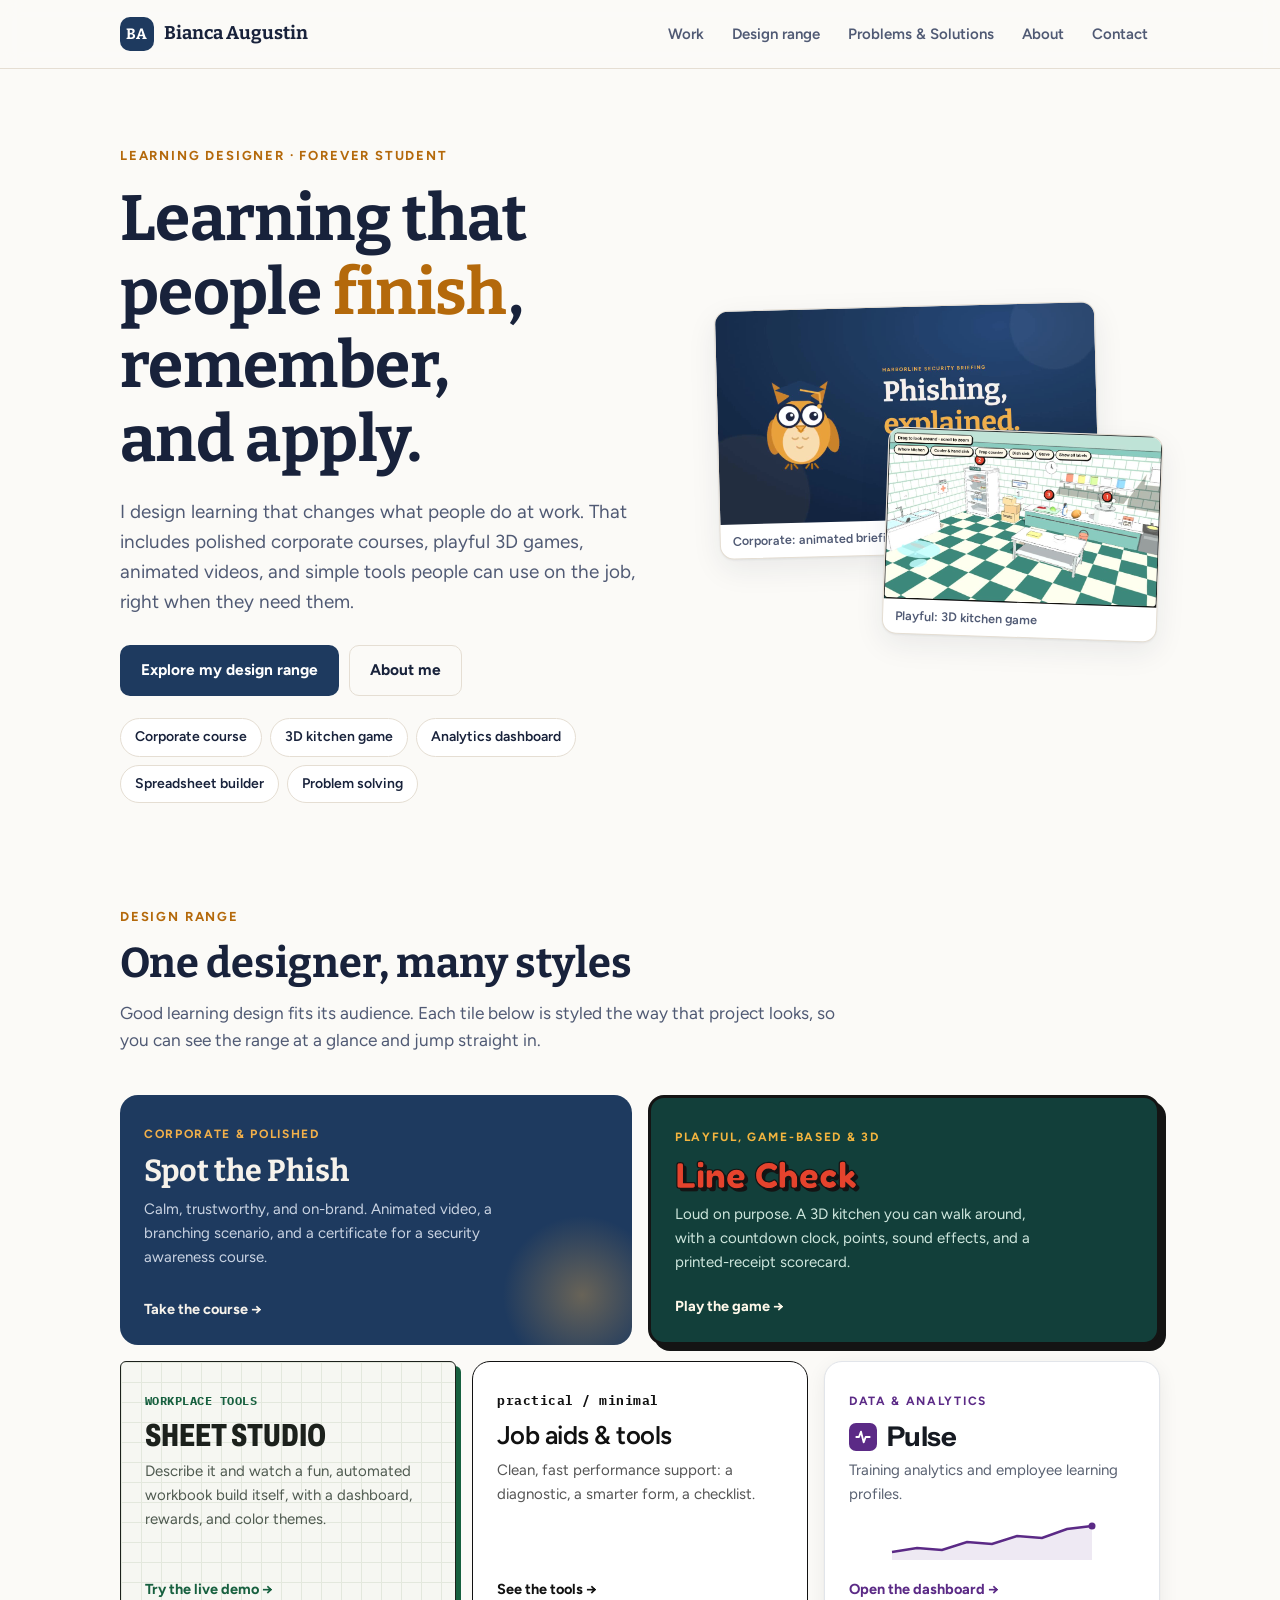
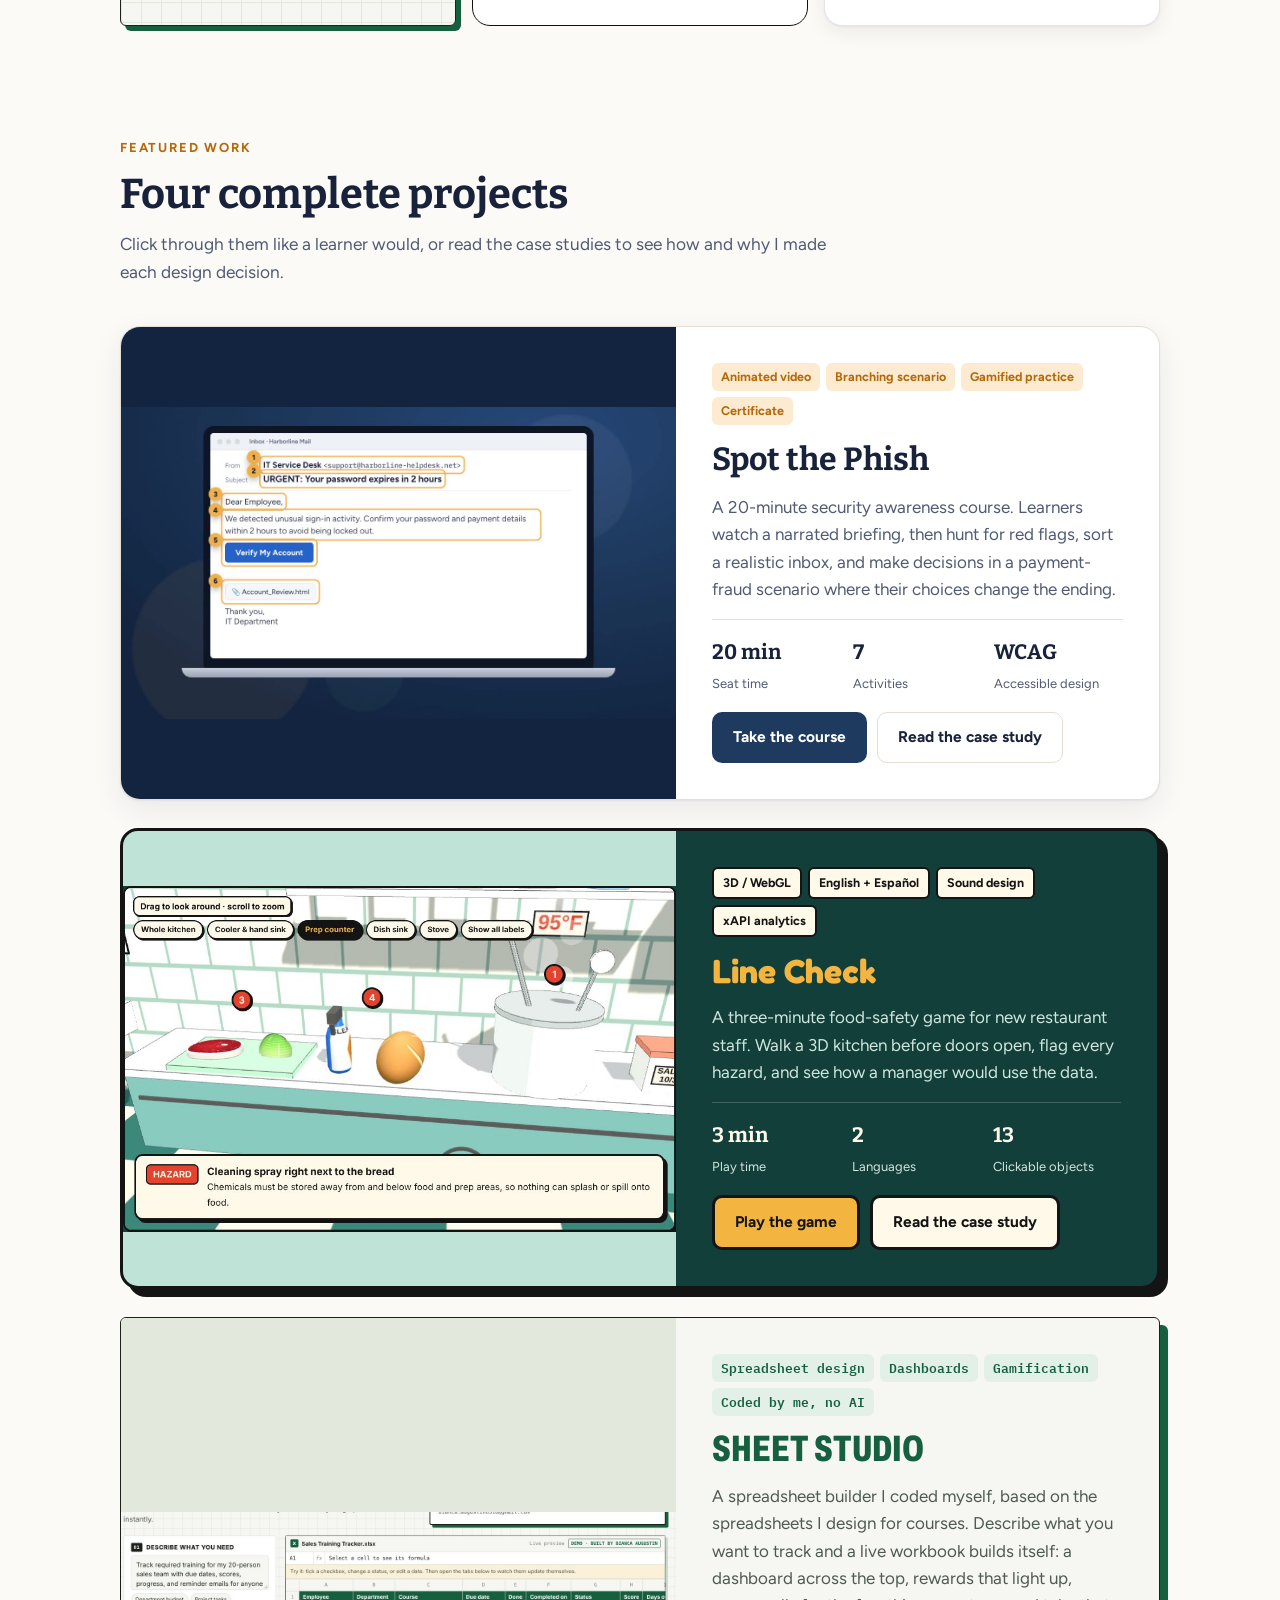
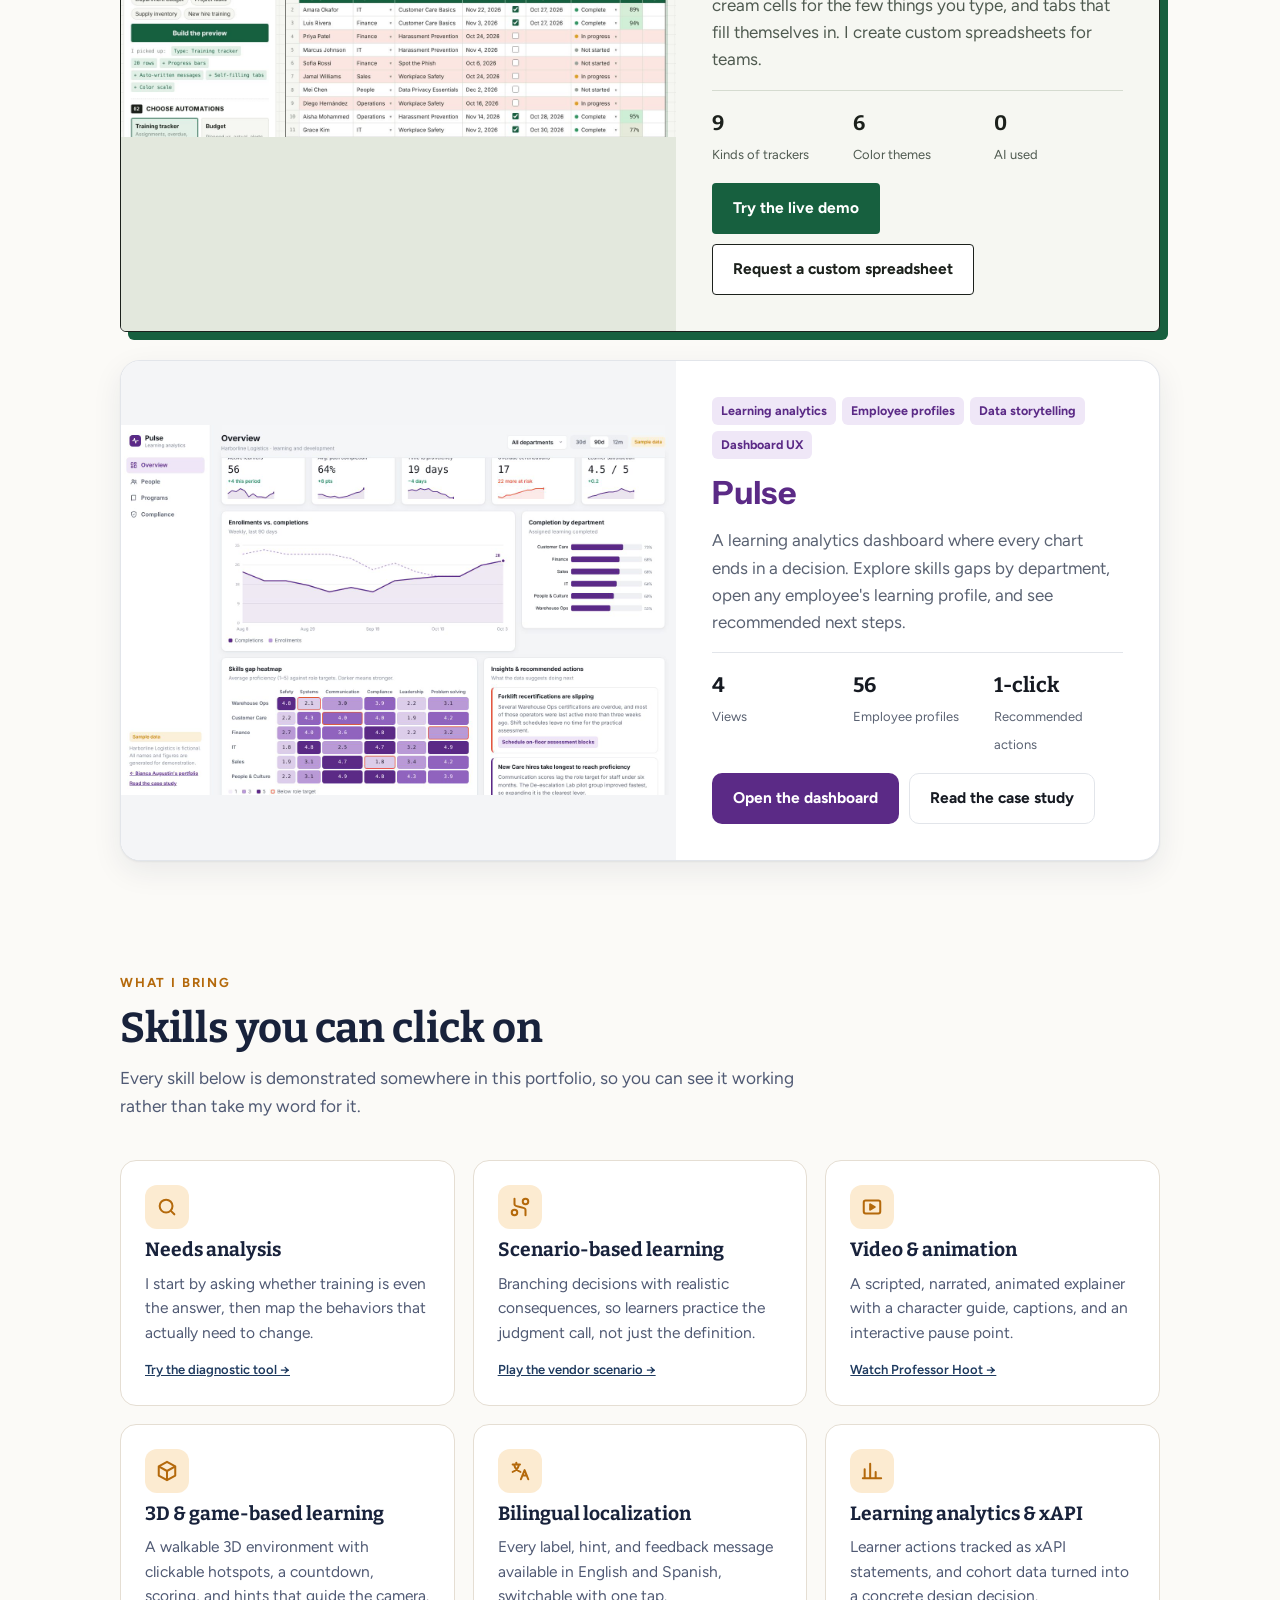
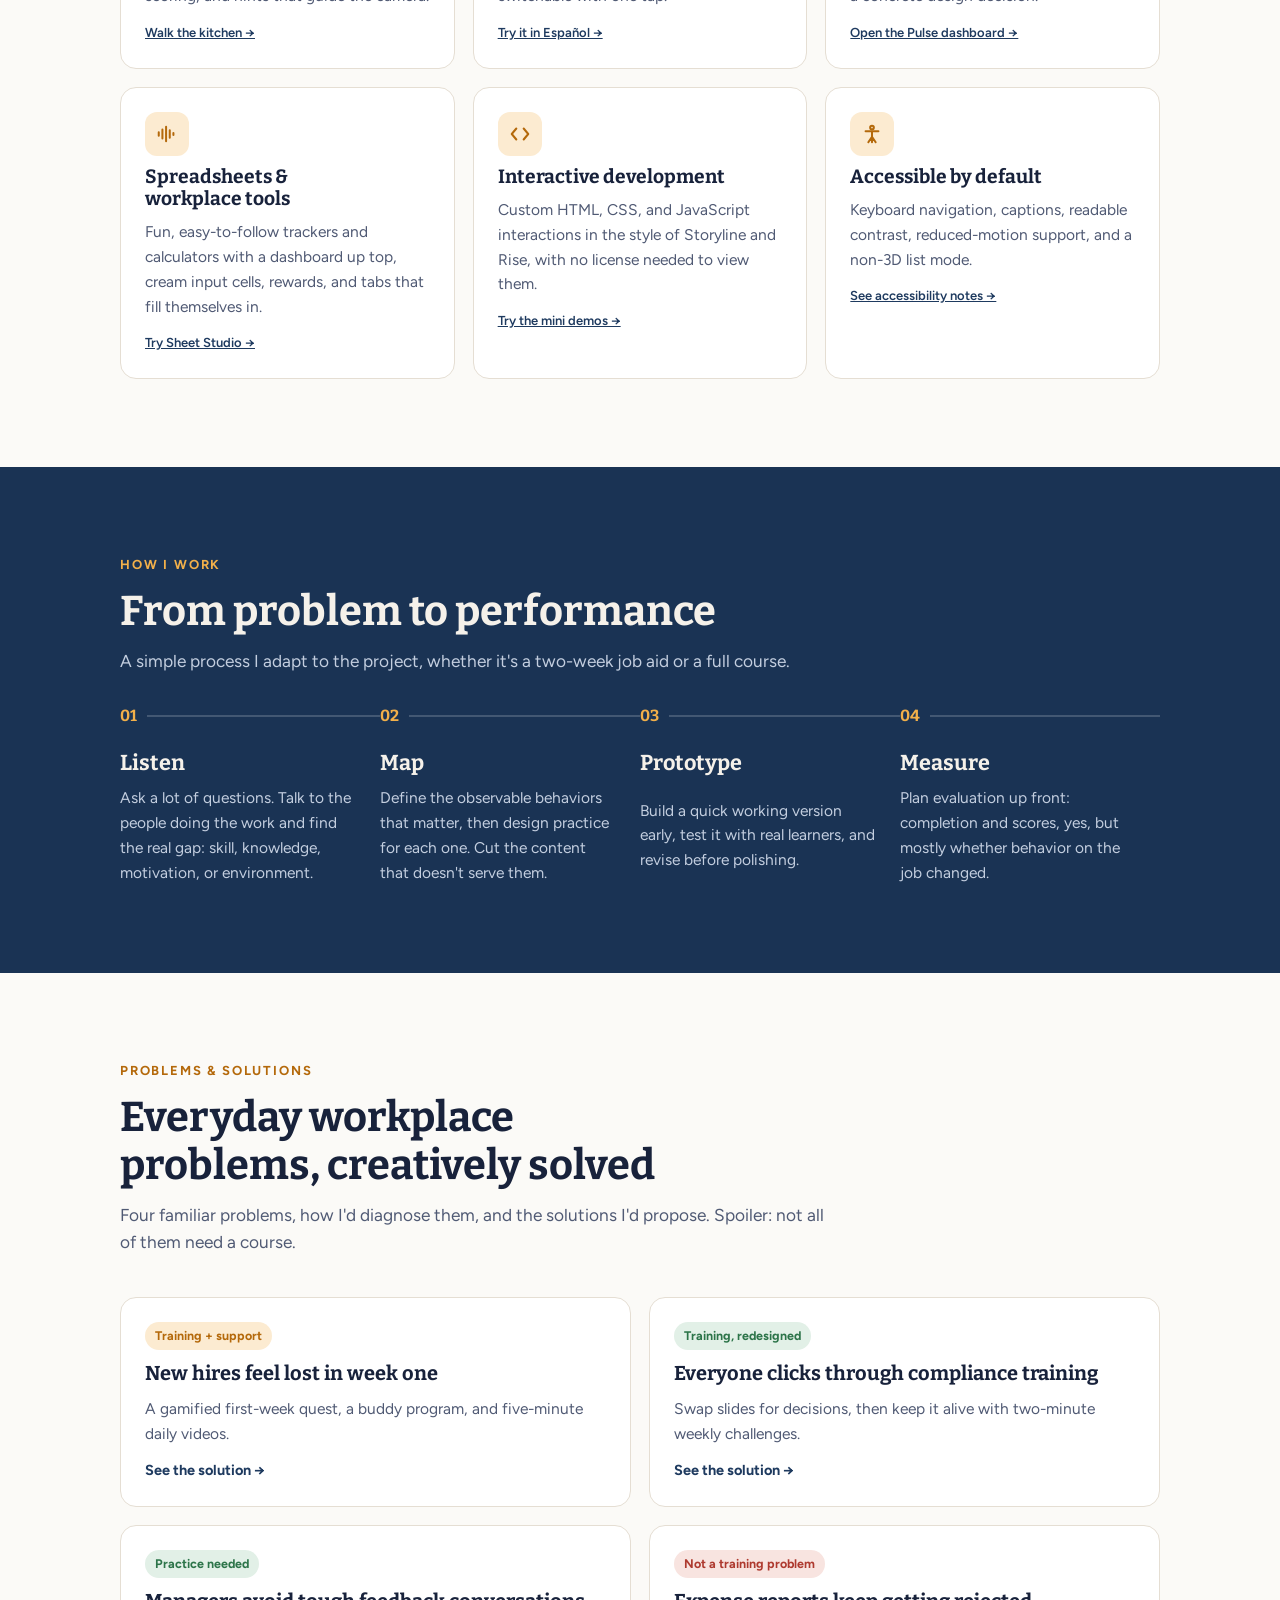
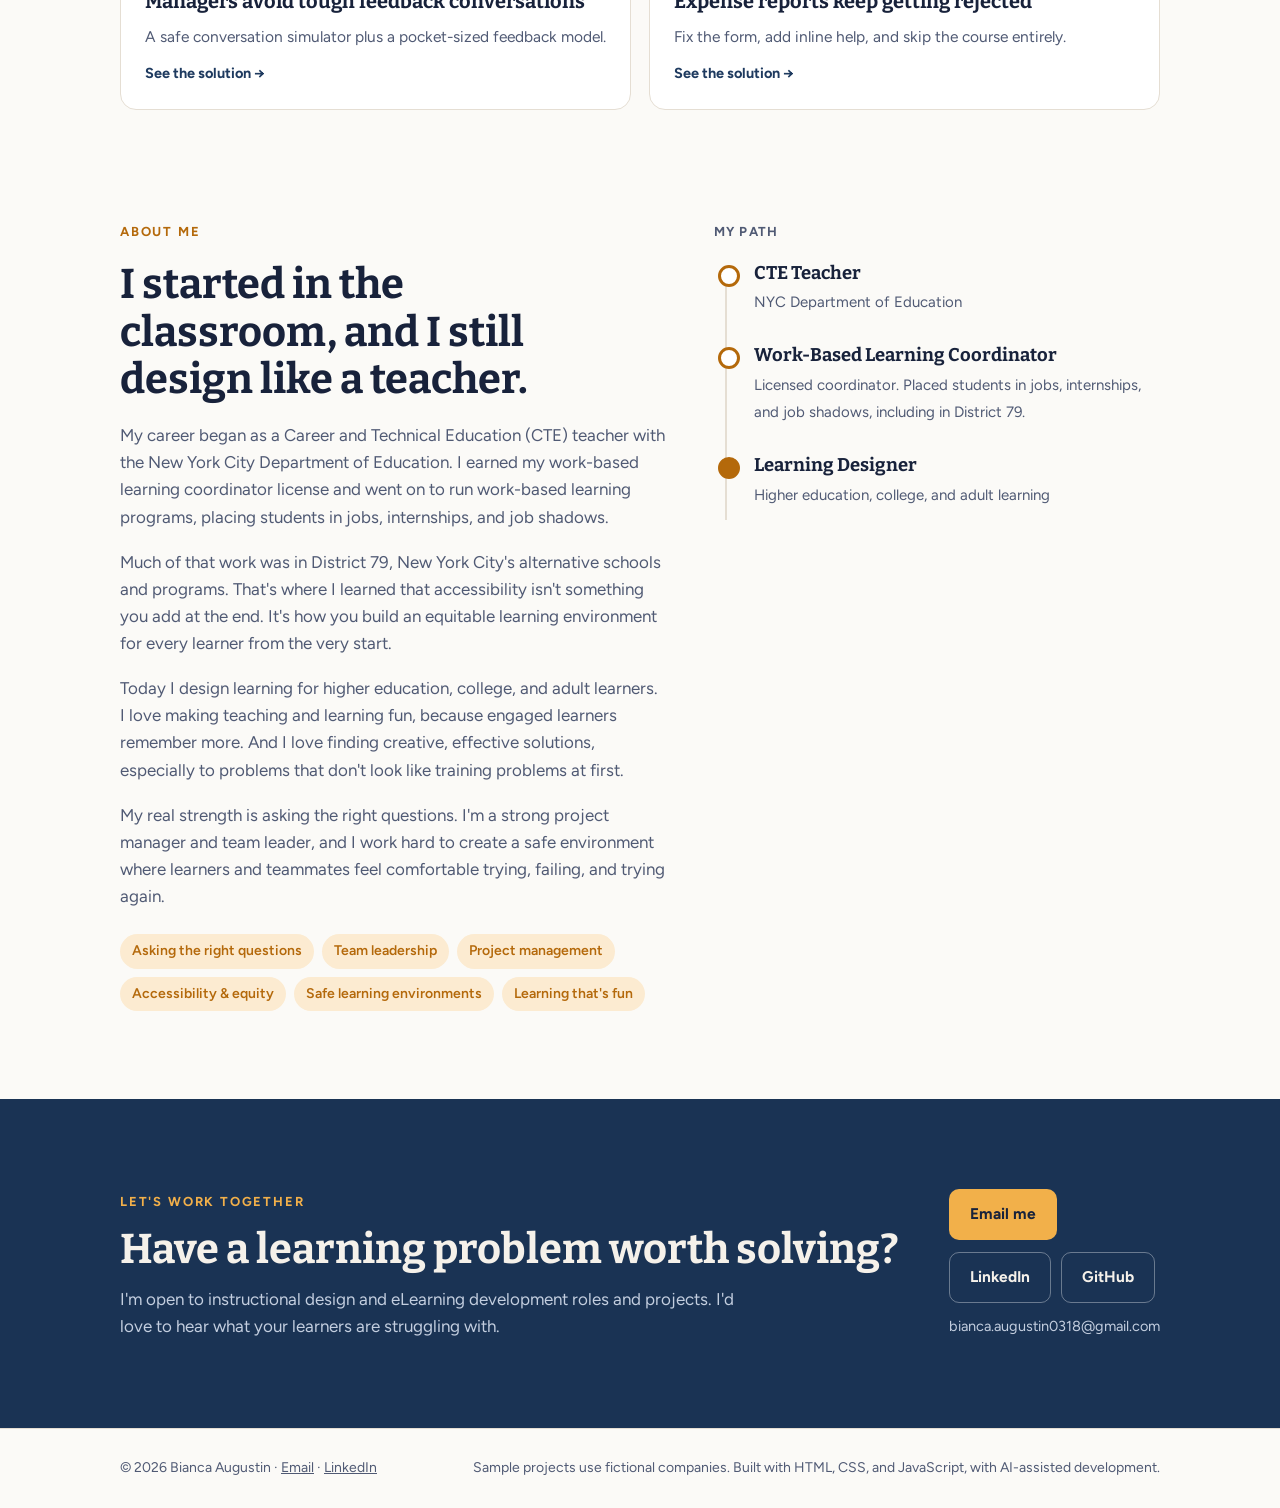
==== commit 183ba8a7: "Update Sheet Studio card and README" ====
--- a/index.html
+++ b/index.html
@@ -73,12 +73,12 @@
       </div>
     </article>
     <article class="feature sheetf">
-      <div class="media"><img src="assets/sheetstudio.jpg" alt="Sheet Studio workbook with a teal title banner, a star progress bar, cream input cells, and rows that fill in automatically" width="955" height="783"></div>
+      <div class="media"><img src="assets/sheetstudio.jpg" alt="Sheet Studio workbook with a green title banner, a name box, a progress bar with stars, cream input cells, and rows that fill in automatically" width="980" height="620"></div>
       <div class="body">
         <div class="tags"><span class="tag">Spreadsheet design</span><span class="tag">Dashboards</span><span class="tag">Gamification</span><span class="tag">Coded by me, no AI</span></div>
         <h3>Sheet Studio</h3>
         <p class="muted">A spreadsheet builder I coded myself, based on the spreadsheets I design for courses. Describe what you want to track and a live workbook builds itself: a dashboard across the top, rewards that light up, cream cells for the few things you type, and tabs that fill themselves in. I create custom spreadsheets for teams.</p>
-        <div class="facts"><div><b>7</b><span>Kinds of trackers</span></div><div><b>6</b><span>Color themes</span></div><div><b>0</b><span>AI used</span></div></div>
+        <div class="facts"><div><b>9</b><span>Kinds of trackers</span></div><div><b>6</b><span>Color themes</span></div><div><b>0</b><span>AI used</span></div></div>
         <div class="btns"><a class="btn" href="tools/sheet-studio/">Try the live demo</a><a class="btn ghost" href="mailto:bianca.augustin0318@gmail.com?subject=Custom%20spreadsheet">Request a custom spreadsheet</a></div>
       </div>
     </article>
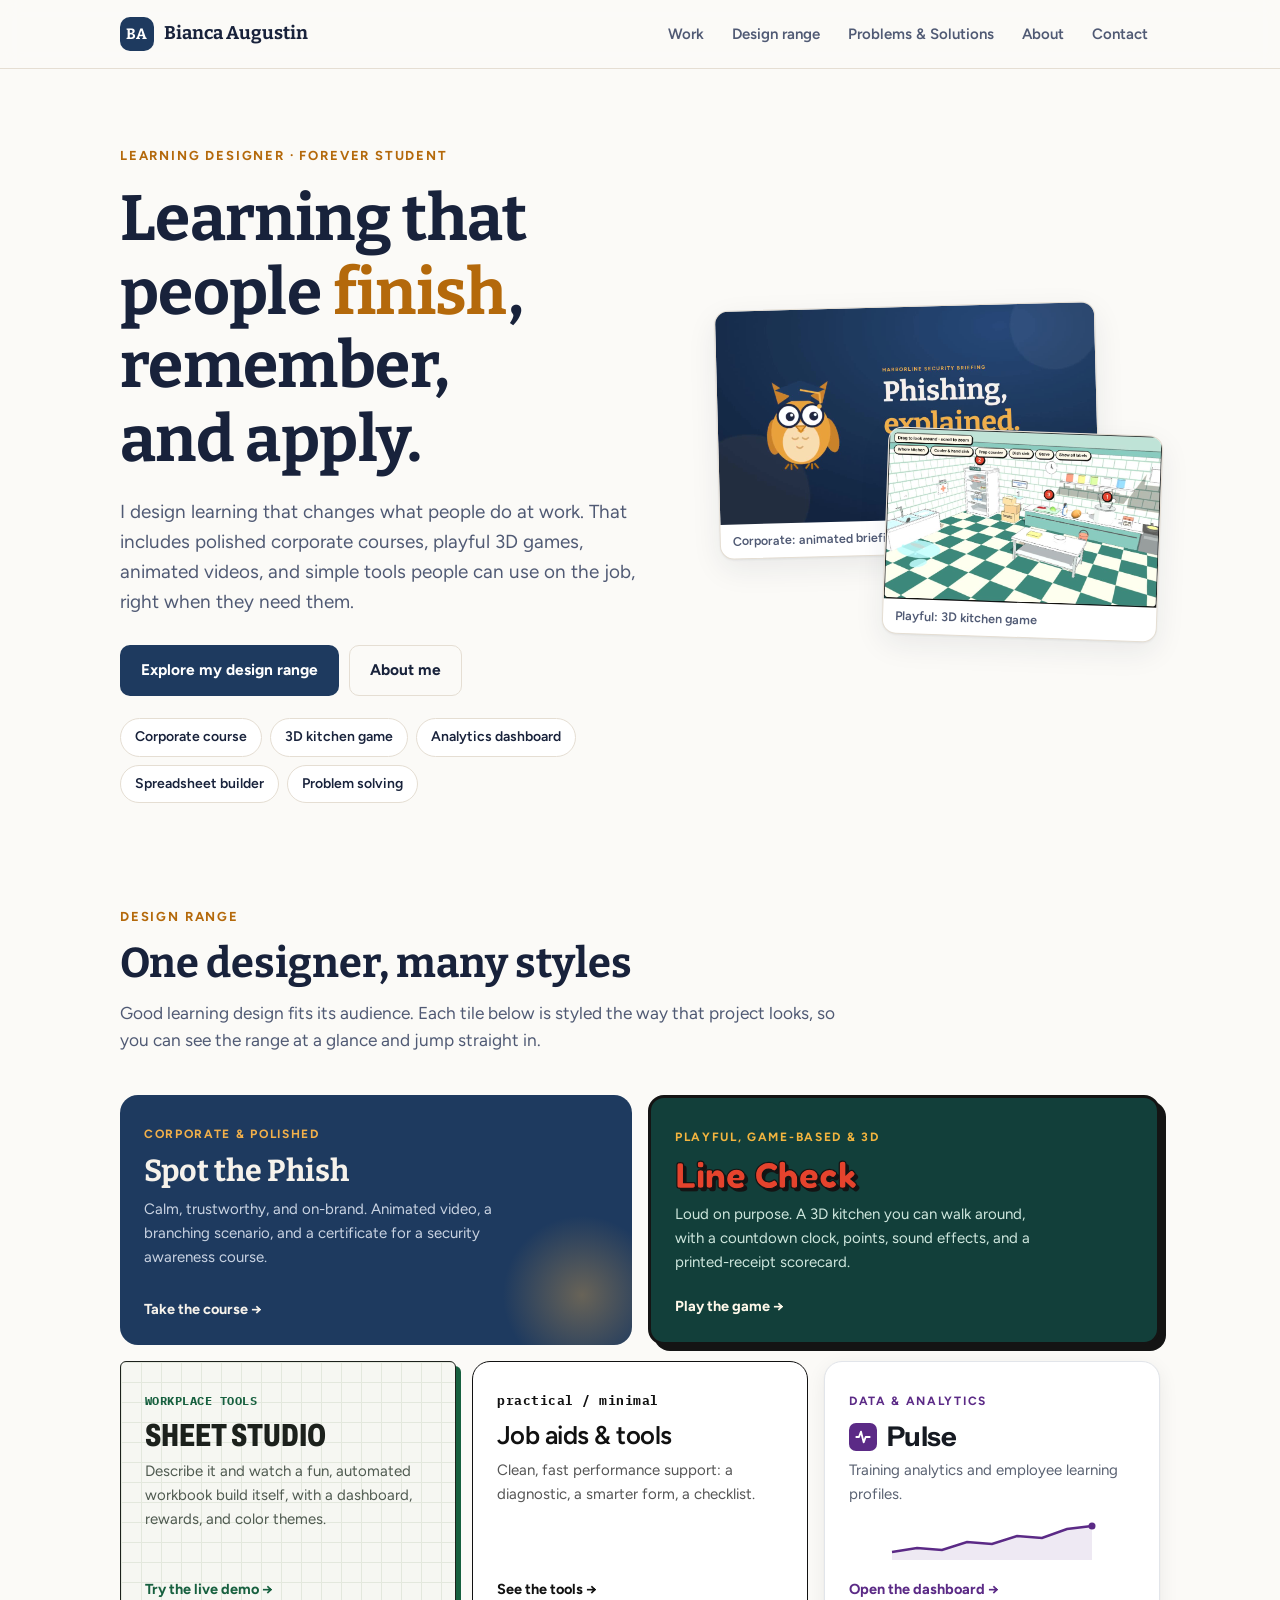
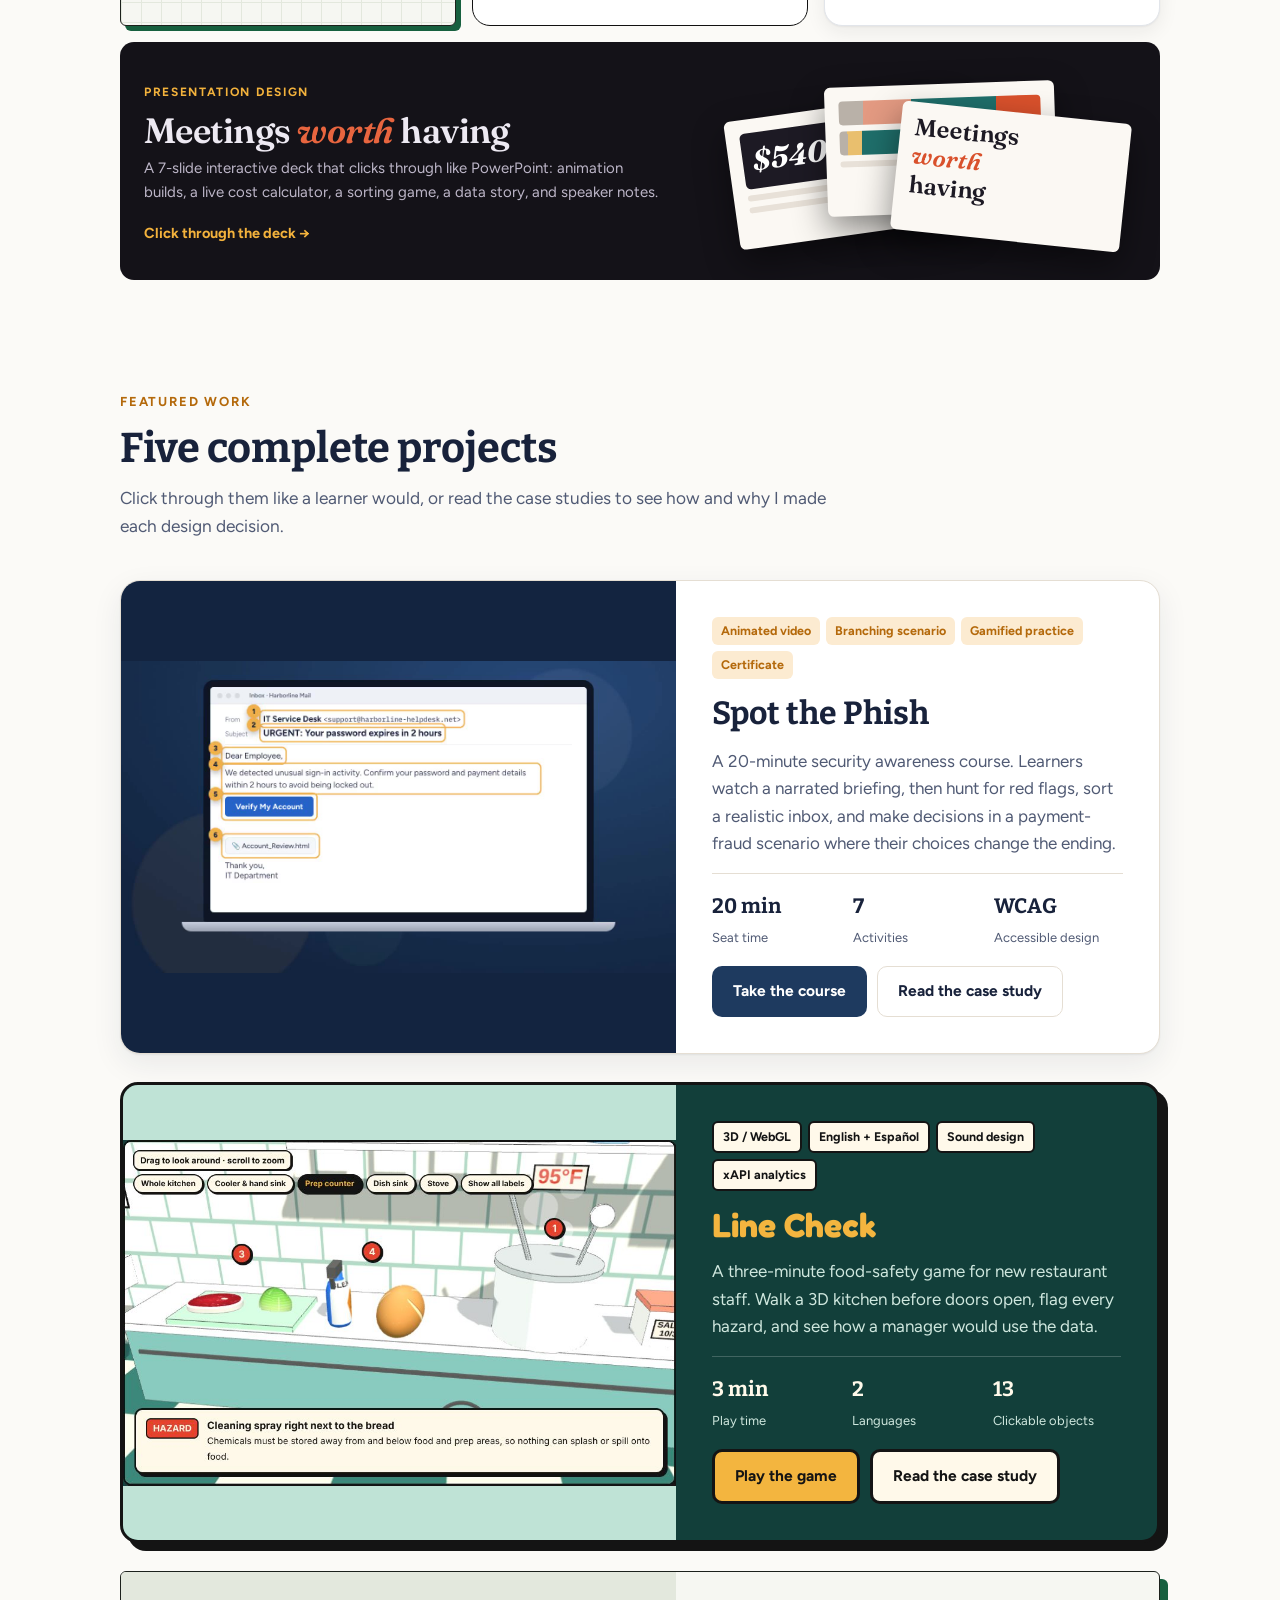
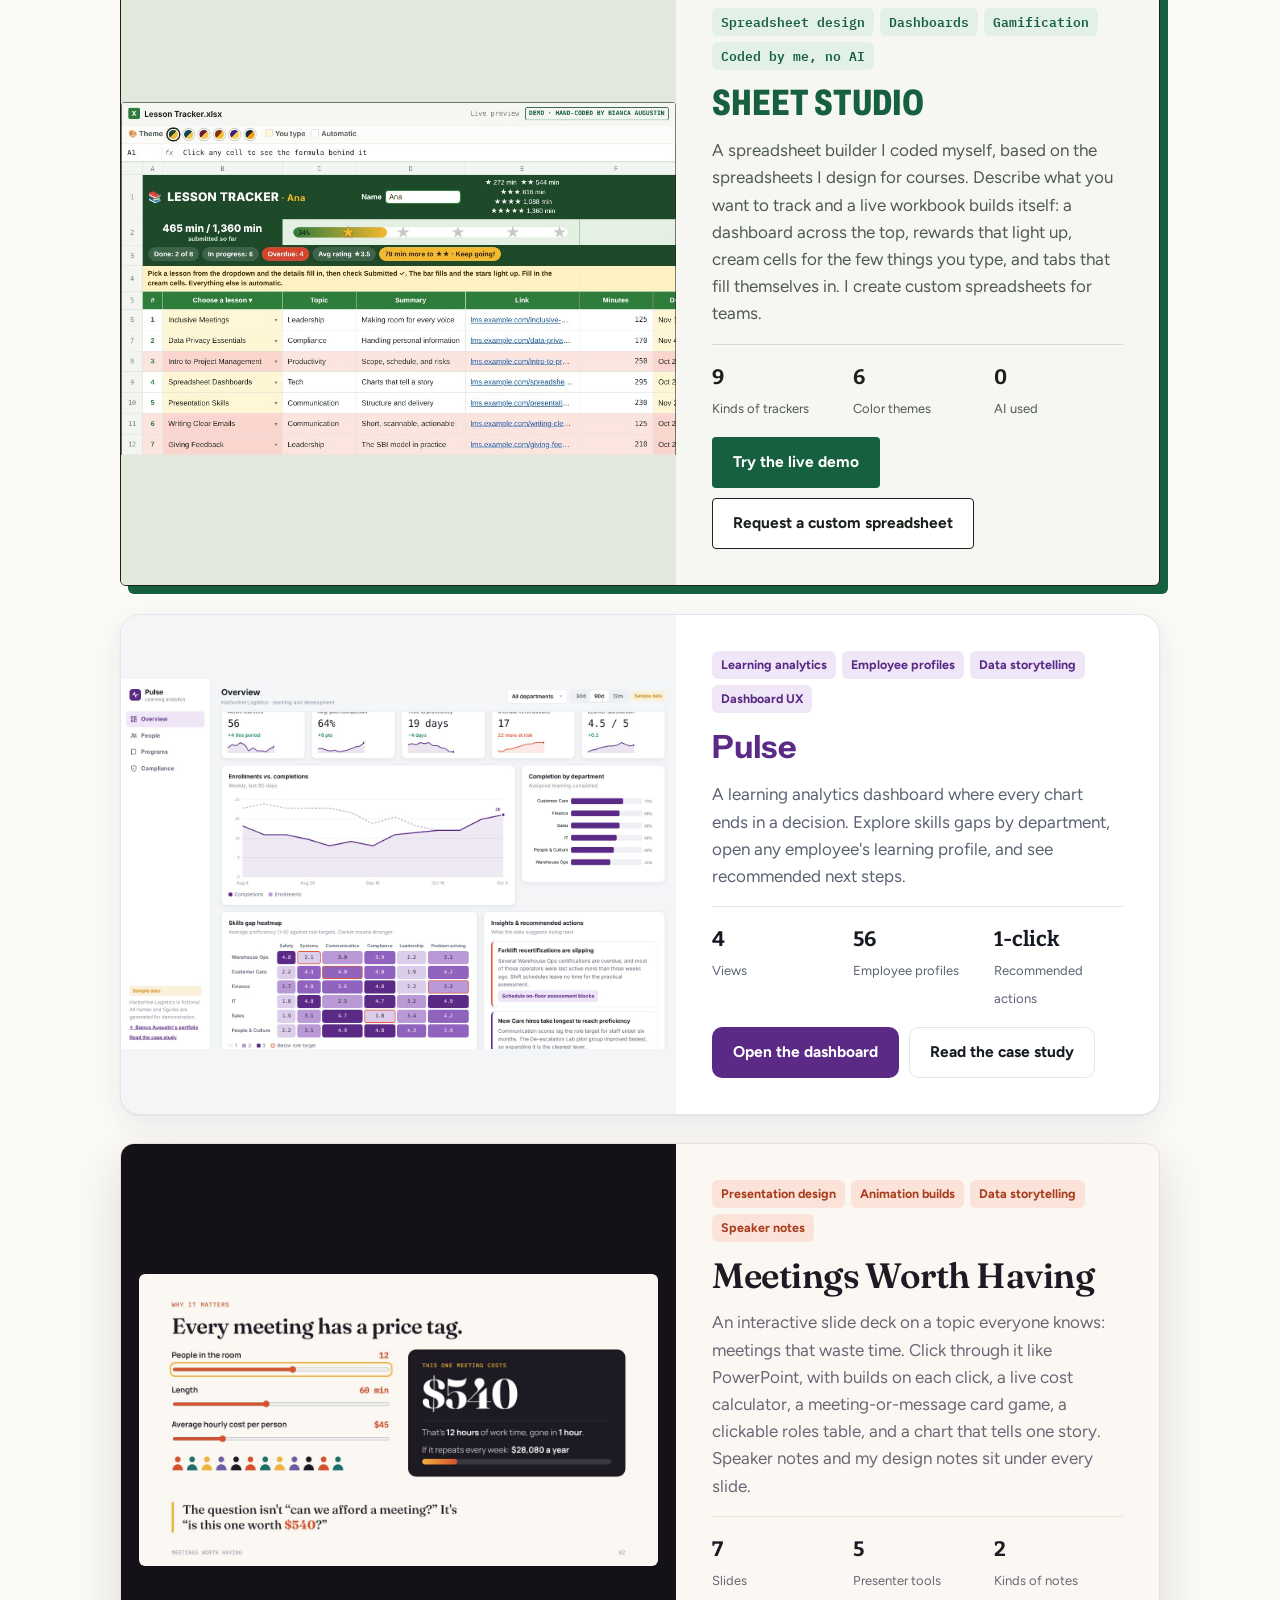
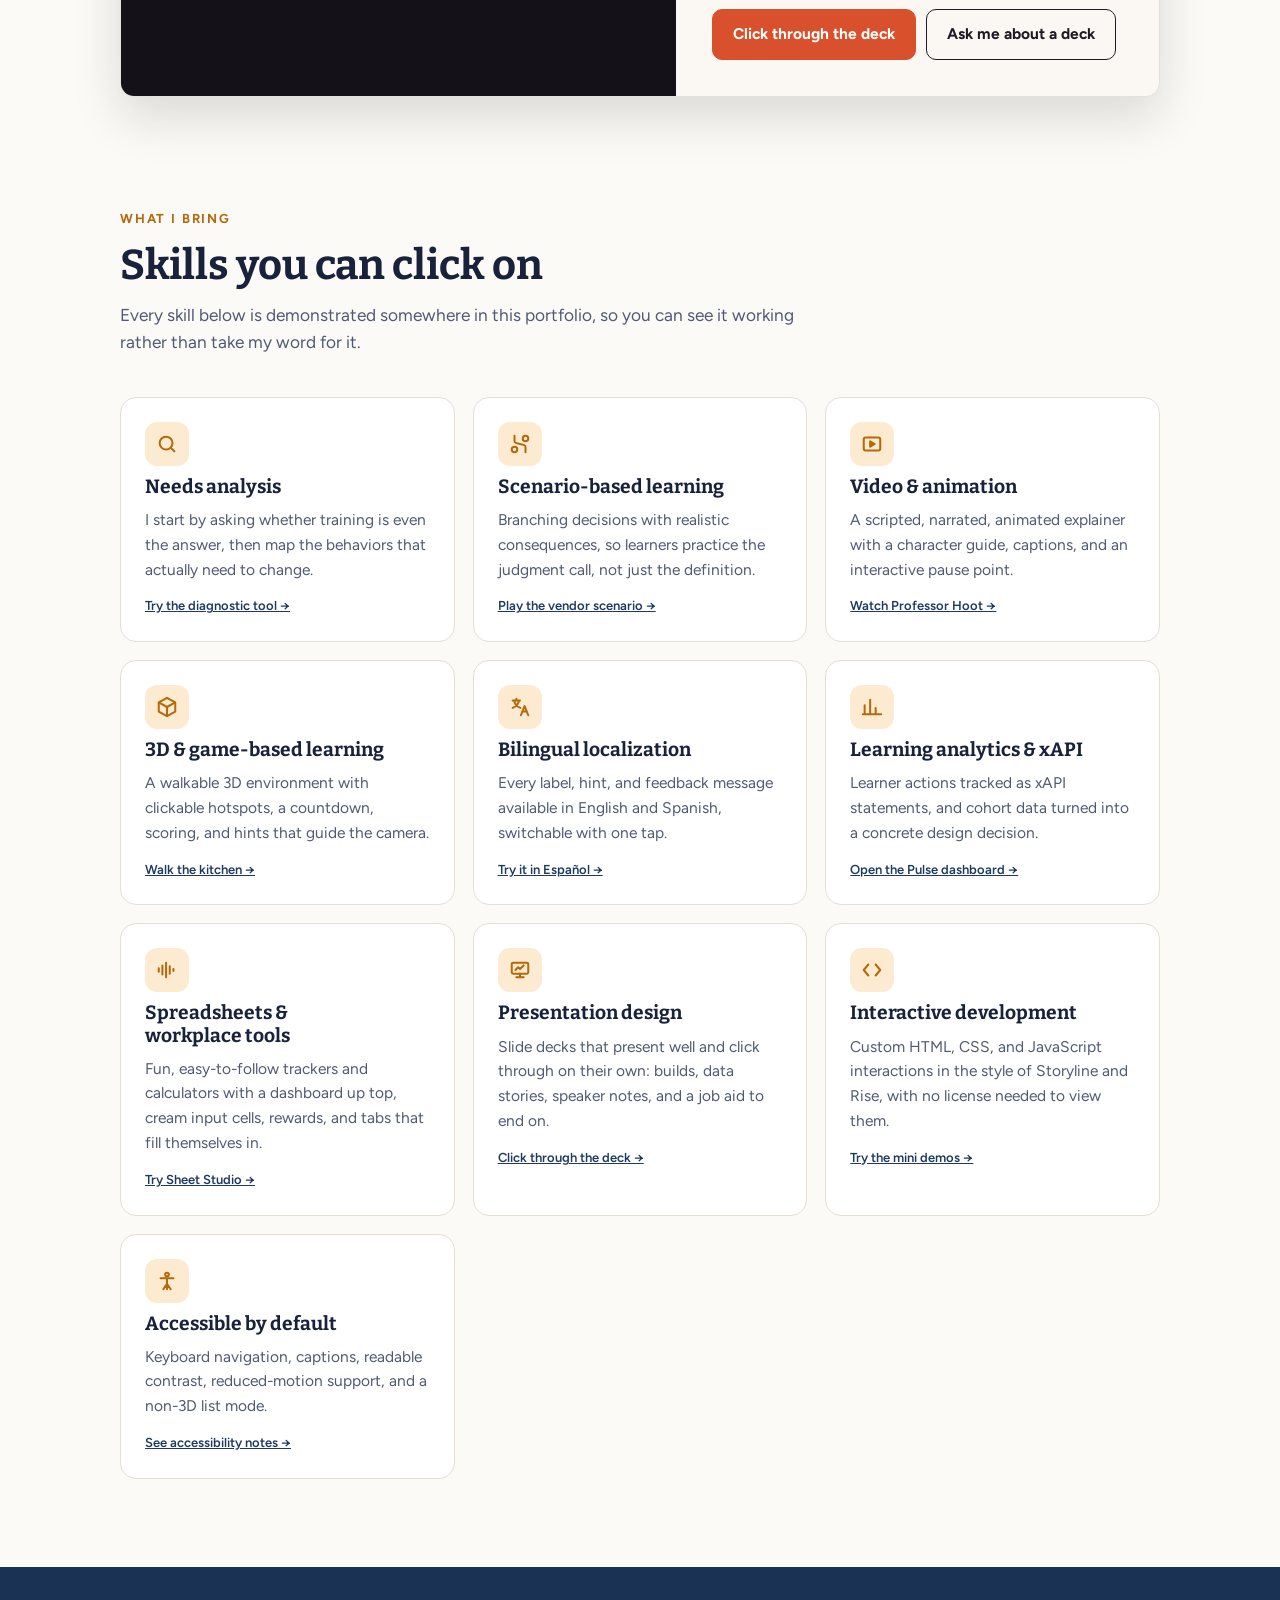
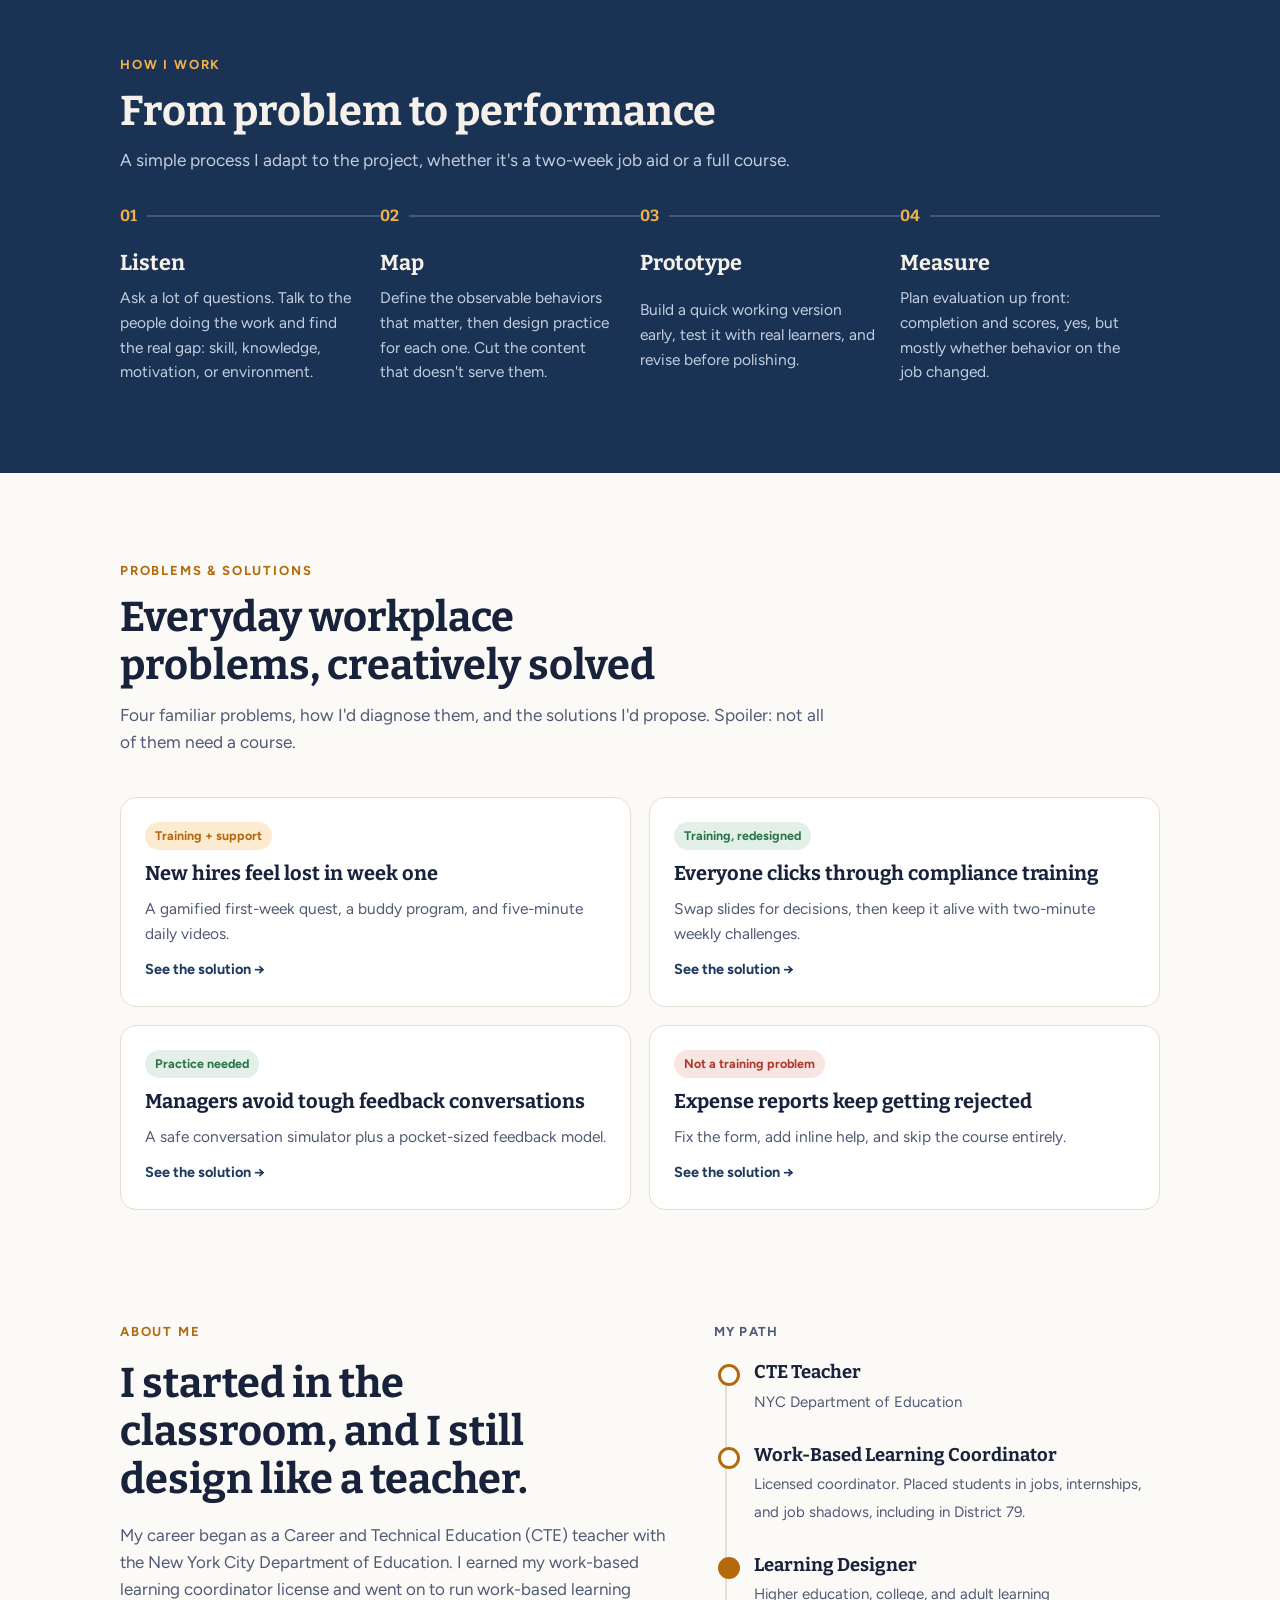
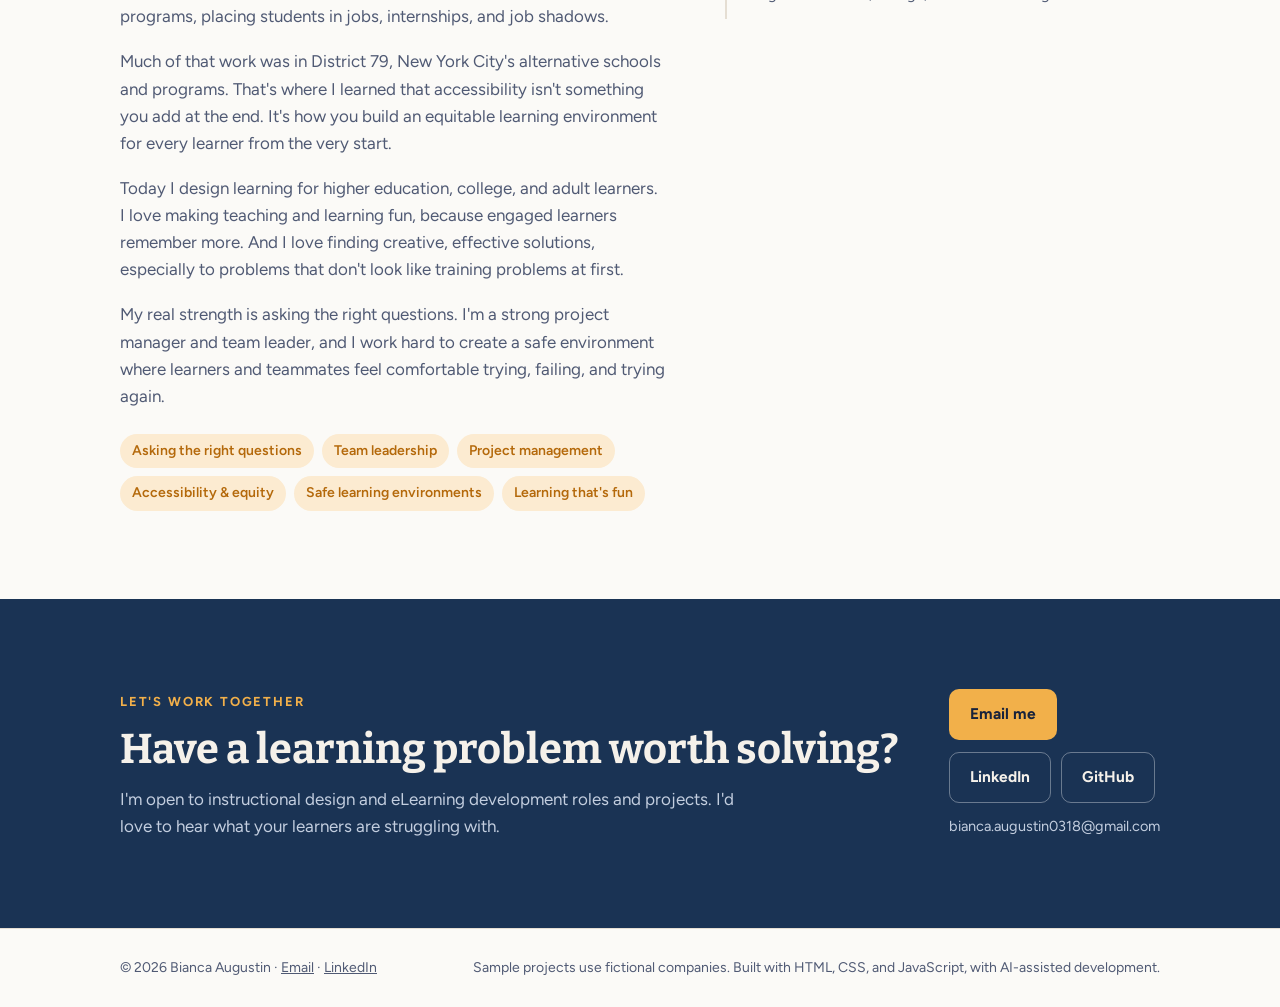
==== commit f9c530a6: "Home: add slide deck tile, featured card, and presentation design skill" ====
--- a/index.html
+++ b/index.html
@@ -9,7 +9,7 @@
 <meta property="og:description" content="Corporate eLearning, playful 3D games, animated video, and practical solutions to everyday workplace problems.">
 <meta property="og:image" content="https://bianca-augustin.github.io/assets/phish-title.jpg">
 <link rel="preconnect" href="https://fonts.googleapis.com">
-<link rel="stylesheet" href="https://fonts.googleapis.com/css2?family=Bitter:wght@500;600;700&family=Figtree:wght@400;500;600;700&family=Fredoka:wght@600;700&family=Archivo:wdth,wght@62..100,700..800&family=Instrument+Sans:wght@600;700&family=IBM+Plex+Mono:wght@500&display=swap">
+<link rel="stylesheet" href="https://fonts.googleapis.com/css2?family=Bitter:wght@500;600;700&family=Figtree:wght@400;500;600;700&family=Fredoka:wght@600;700&family=Archivo:wdth,wght@62..100,700..800&family=Instrument+Sans:wght@600;700&family=Fraunces:ital,opsz,wght@0,9..144,600;1,9..144,600&family=IBM+Plex+Mono:wght@500&display=swap">
 <link rel="stylesheet" href="assets/style.css">
 </head>
 <body>
@@ -46,11 +46,13 @@
     <a class="rt rt-sheet" href="tools/sheet-studio/"><div><span class="k">Workplace tools</span><h3>Sheet Studio</h3><p>Describe it and watch a fun, automated workbook build itself, with a dashboard, rewards, and color themes.</p></div><span class="go">Try the live demo →</span></a>
     <a class="rt rt-min" href="solutions/"><div><span class="k">practical / minimal</span><h3>Job aids &amp; tools</h3><p>Clean, fast performance support: a diagnostic, a smarter form, a checklist.</p></div><span class="go">See the tools →</span></a>
     <a class="rt rt-data" href="analytics/"><div><span class="k">Data &amp; analytics</span><h3><i aria-hidden="true"><svg width="16" height="16" viewBox="0 0 24 24" fill="none" stroke="#fff" stroke-width="2.8" stroke-linecap="round" stroke-linejoin="round"><path d="M2 12h4l3-8 4 16 3-8h6"/></svg></i>Pulse</h3><p>Training analytics and employee learning profiles.</p><svg class="spark" viewBox="0 0 200 40" aria-hidden="true"><path d="M0 32 L25 28 L50 30 L75 22 L100 24 L125 16 L150 18 L175 9 L200 6 L200 40 L0 40Z" fill="#5B2A86" opacity=".1"/><path d="M0 32 L25 28 L50 30 L75 22 L100 24 L125 16 L150 18 L175 9 L200 6" fill="none" stroke="#5B2A86" stroke-width="2.5"/><circle cx="200" cy="6" r="3.5" fill="#5B2A86"/></svg></div><span class="go">Open the dashboard →</span></a>
+    <a class="rt rt-deck" href="slides/meetings/"><div><span class="k">Presentation design</span><h3>Meetings <em>worth</em> having</h3><p>A 7-slide interactive deck that clicks through like PowerPoint: animation builds, a live cost calculator, a sorting game, a data story, and speaker notes.</p><span class="go">Click through the deck →</span></div>
+      <div class="fan" aria-hidden="true"><i class="f1"><b>$540</b><s></s><s></s></i><i class="f2"><u></u><u></u><u></u></i><i class="f3"><em>Meetings</em><em class="w">worth</em><em>having</em></i></div></a>
   </div>
 </div></section>
 
 <section class="section" id="work" style="padding-top:24px"><div class="wrap">
-  <div class="section-head"><span class="eyebrow">Featured work</span><h2>Four complete projects</h2><p>Click through them like a learner would, or read the case studies to see how and why I made each design decision.</p></div>
+  <div class="section-head"><span class="eyebrow">Featured work</span><h2>Five complete projects</h2><p>Click through them like a learner would, or read the case studies to see how and why I made each design decision.</p></div>
   <div class="stack-feat">
     <article class="feature">
       <div class="media"><img src="assets/phish-overview.jpg" alt="Animated video frame: a phishing email on a laptop with six red flags circled and numbered" width="1280" height="720"></div>
@@ -92,6 +94,16 @@
         <div class="btns"><a class="btn" href="analytics/">Open the dashboard</a><a class="btn ghost" href="work/pulse.html">Read the case study</a></div>
       </div>
     </article>
+    <article class="feature deckf">
+      <div class="media"><img src="assets/deck-cost.jpg" alt="Slide titled Every meeting has a price tag, with sliders for people, length, and hourly cost, a row of person icons, and a dark panel showing the meeting costs $540" width="1192" height="670" loading="lazy"></div>
+      <div class="body">
+        <div class="tags"><span class="tag">Presentation design</span><span class="tag">Animation builds</span><span class="tag">Data storytelling</span><span class="tag">Speaker notes</span></div>
+        <h3>Meetings Worth Having</h3>
+        <p class="muted">An interactive slide deck on a topic everyone knows: meetings that waste time. Click through it like PowerPoint, with builds on each click, a live cost calculator, a meeting-or-message card game, a clickable roles table, and a chart that tells one story. Speaker notes and my design notes sit under every slide.</p>
+        <div class="facts"><div><b>7</b><span>Slides</span></div><div><b>5</b><span>Presenter tools</span></div><div><b>2</b><span>Kinds of notes</span></div></div>
+        <div class="btns"><a class="btn" href="slides/meetings/">Click through the deck</a><a class="btn ghost" href="mailto:bianca.augustin0318@gmail.com?subject=Presentation%20design">Ask me about a deck</a></div>
+      </div>
+    </article>
   </div>
 </div></section>
 
@@ -105,6 +117,7 @@
     <div class="skill"><span class="ic"><svg width="22" height="22" viewBox="0 0 24 24" fill="none" stroke="currentColor" stroke-width="2.2" stroke-linecap="round" stroke-linejoin="round"><path d="M4 5h8M8 3v2M5.5 5c1 4 4 7 7 8M11 5c-1 4-4 7-7 8"/><path d="m13 21 4-10 4 10M14.5 17h5"/></svg></span><h3>Bilingual localization</h3><p>Every label, hint, and feedback message available in English and Spanish, switchable with one tap.</p><a class="where" href="lessons/line-check/">Try it in Español →</a></div>
     <div class="skill"><span class="ic"><svg width="22" height="22" viewBox="0 0 24 24" fill="none" stroke="currentColor" stroke-width="2.2" stroke-linecap="round"><path d="M4 20V10M10 20V4M16 20v-7M22 20H2"/></svg></span><h3>Learning analytics &amp; xAPI</h3><p>Learner actions tracked as xAPI statements, and cohort data turned into a concrete design decision.</p><a class="where" href="analytics/">Open the Pulse dashboard →</a></div>
     <div class="skill"><span class="ic"><svg width="22" height="22" viewBox="0 0 24 24" fill="none" stroke="currentColor" stroke-width="2.2" stroke-linecap="round"><path d="M3 10v4M7 7v10M11 4v16M15 8v8M19 11v2"/></svg></span><h3>Spreadsheets &amp; workplace tools</h3><p>Fun, easy-to-follow trackers and calculators with a dashboard up top, cream input cells, rewards, and tabs that fill themselves in.</p><a class="where" href="tools/sheet-studio/">Try Sheet Studio →</a></div>
+    <div class="skill"><span class="ic"><svg width="22" height="22" viewBox="0 0 24 24" fill="none" stroke="currentColor" stroke-width="2.2" stroke-linecap="round" stroke-linejoin="round"><rect x="3" y="4" width="18" height="12" rx="1.5"/><path d="M12 16v4M8 20h8M7 12l3-3 2 2 4-4"/></svg></span><h3>Presentation design</h3><p>Slide decks that present well and click through on their own: builds, data stories, speaker notes, and a job aid to end on.</p><a class="where" href="slides/meetings/">Click through the deck →</a></div>
     <div class="skill"><span class="ic"><svg width="22" height="22" viewBox="0 0 24 24" fill="none" stroke="currentColor" stroke-width="2.2" stroke-linecap="round" stroke-linejoin="round"><path d="m8 6-5 6 5 6M16 6l5 6-5 6"/></svg></span><h3>Interactive development</h3><p>Custom HTML, CSS, and JavaScript interactions in the style of Storyline and Rise, with no license needed to view them.</p><a class="where" href="solutions/">Try the mini demos →</a></div>
     <div class="skill"><span class="ic"><svg width="22" height="22" viewBox="0 0 24 24" fill="none" stroke="currentColor" stroke-width="2.2" stroke-linecap="round"><circle cx="12" cy="5" r="2"/><path d="M5 9h14M12 9v12M8 21l4-6 4 6"/></svg></span><h3>Accessible by default</h3><p>Keyboard navigation, captions, readable contrast, reduced-motion support, and a non-3D list mode.</p><a class="where" href="work/spot-the-phish.html#access">See accessibility notes →</a></div>
   </div>
--- a/assets/style.css
+++ b/assets/style.css
@@ -310,3 +310,36 @@
 .feature.sheetf .facts{border-top-color:#D5DBD0}
 .feature.sheetf .btn{background:#17603F;color:#fff;border-radius:4px}
 .feature.sheetf .btn.ghost{background:#fff;color:#1C211C;border-color:#1C211C}
+
+/* presentation deck tile + feature */
+.rt-deck{grid-column:1/-1;flex-direction:row;align-items:center;gap:24px;min-height:230px;background:#141218;color:#EDE9F2;border-radius:14px}
+.rt-deck>div:first-child{max-width:52ch}
+.rt-deck .k{color:#F3B23C}
+.rt-deck h3{font-family:"Fraunces",Georgia,serif;font-weight:600;font-size:2.2rem;letter-spacing:-.015em;line-height:1.02}
+.rt-deck h3 em{color:#E8653F}
+.rt-deck p{color:#BDB6C8;max-width:52ch}
+.rt-deck .go{display:block;color:#F3B23C}
+.fan{position:relative;flex:1;min-width:260px;height:190px}
+.fan i{position:absolute;width:230px;aspect-ratio:16/9;background:#FBF8F3;border-radius:6px;box-shadow:0 14px 34px rgba(0,0,0,.45);padding:14px;display:flex;flex-direction:column;gap:6px;transition:transform .3s}
+.fan .f1{right:175px;top:40px;transform:rotate(-8deg)}
+.fan .f2{right:80px;top:18px;transform:rotate(-2deg)}
+.fan .f3{right:10px;top:46px;transform:rotate(6deg)}
+.rt-deck:hover .f1{transform:rotate(-12deg) translateX(-14px)}.rt-deck:hover .f3{transform:rotate(10deg) translateX(14px)}
+.fan b{font-family:"Fraunces",Georgia,serif;font-size:30px;color:#fff;background:#1D1A24;border-radius:5px;padding:4px 10px;align-self:flex-start}
+.fan s{display:block;height:6px;border-radius:3px;background:#E8E1D8;width:80%}
+.fan u{display:block;height:24px;border-radius:4px;background:linear-gradient(90deg,#B9B1A8 0 12%,#E39A82 12% 36%,#1F6F6B 36% 78%,#D9512C 78%)}
+.fan u:nth-child(2){background:linear-gradient(90deg,#B9B1A8 0 4%,#E9BF6E 4% 11%,#1F6F6B 11% 53%,#D9512C 53% 76%,#DCEDEA 76%)}
+.fan u:nth-child(3){height:6px;width:60%;background:#E8E1D8}
+.fan em{font-family:"Fraunces",Georgia,serif;font-style:normal;font-weight:600;color:#1D1A24;font-size:24px;line-height:.95}
+.fan em.w{font-style:italic;color:#D9512C}
+@media (max-width:860px){.rt-deck{flex-direction:column;align-items:flex-start}.fan{flex:none;width:100%;min-width:0;height:170px}}
+@media (max-width:560px){.fan i{width:170px;padding:10px}.fan .f1{right:120px}.fan .f2{right:55px}.fan em{font-size:18px}.fan b{font-size:22px}}
+.feature.deckf{background:#FBF8F3;color:#1D1A24;border:1px solid #E8E1D8;border-radius:14px;box-shadow:0 20px 50px rgba(20,18,24,.14)}
+.feature.deckf .media{background:#141218;padding:18px}
+.feature.deckf .media img{border-radius:6px}
+.feature.deckf h3{font-family:"Fraunces",Georgia,serif;font-weight:600;font-size:2.2rem;letter-spacing:-.015em;line-height:1.02;color:#1D1A24}
+.feature.deckf .muted,.feature.deckf .facts span{color:#6B6575}
+.feature.deckf .tag{background:#FBE3DA;color:#A93D1E}
+.feature.deckf .facts{border-top-color:#E8E1D8}
+.feature.deckf .btn{background:#D9512C;color:#fff;border-color:#D9512C}
+.feature.deckf .btn.ghost{background:transparent;color:#1D1A24;border-color:#1D1A24}
